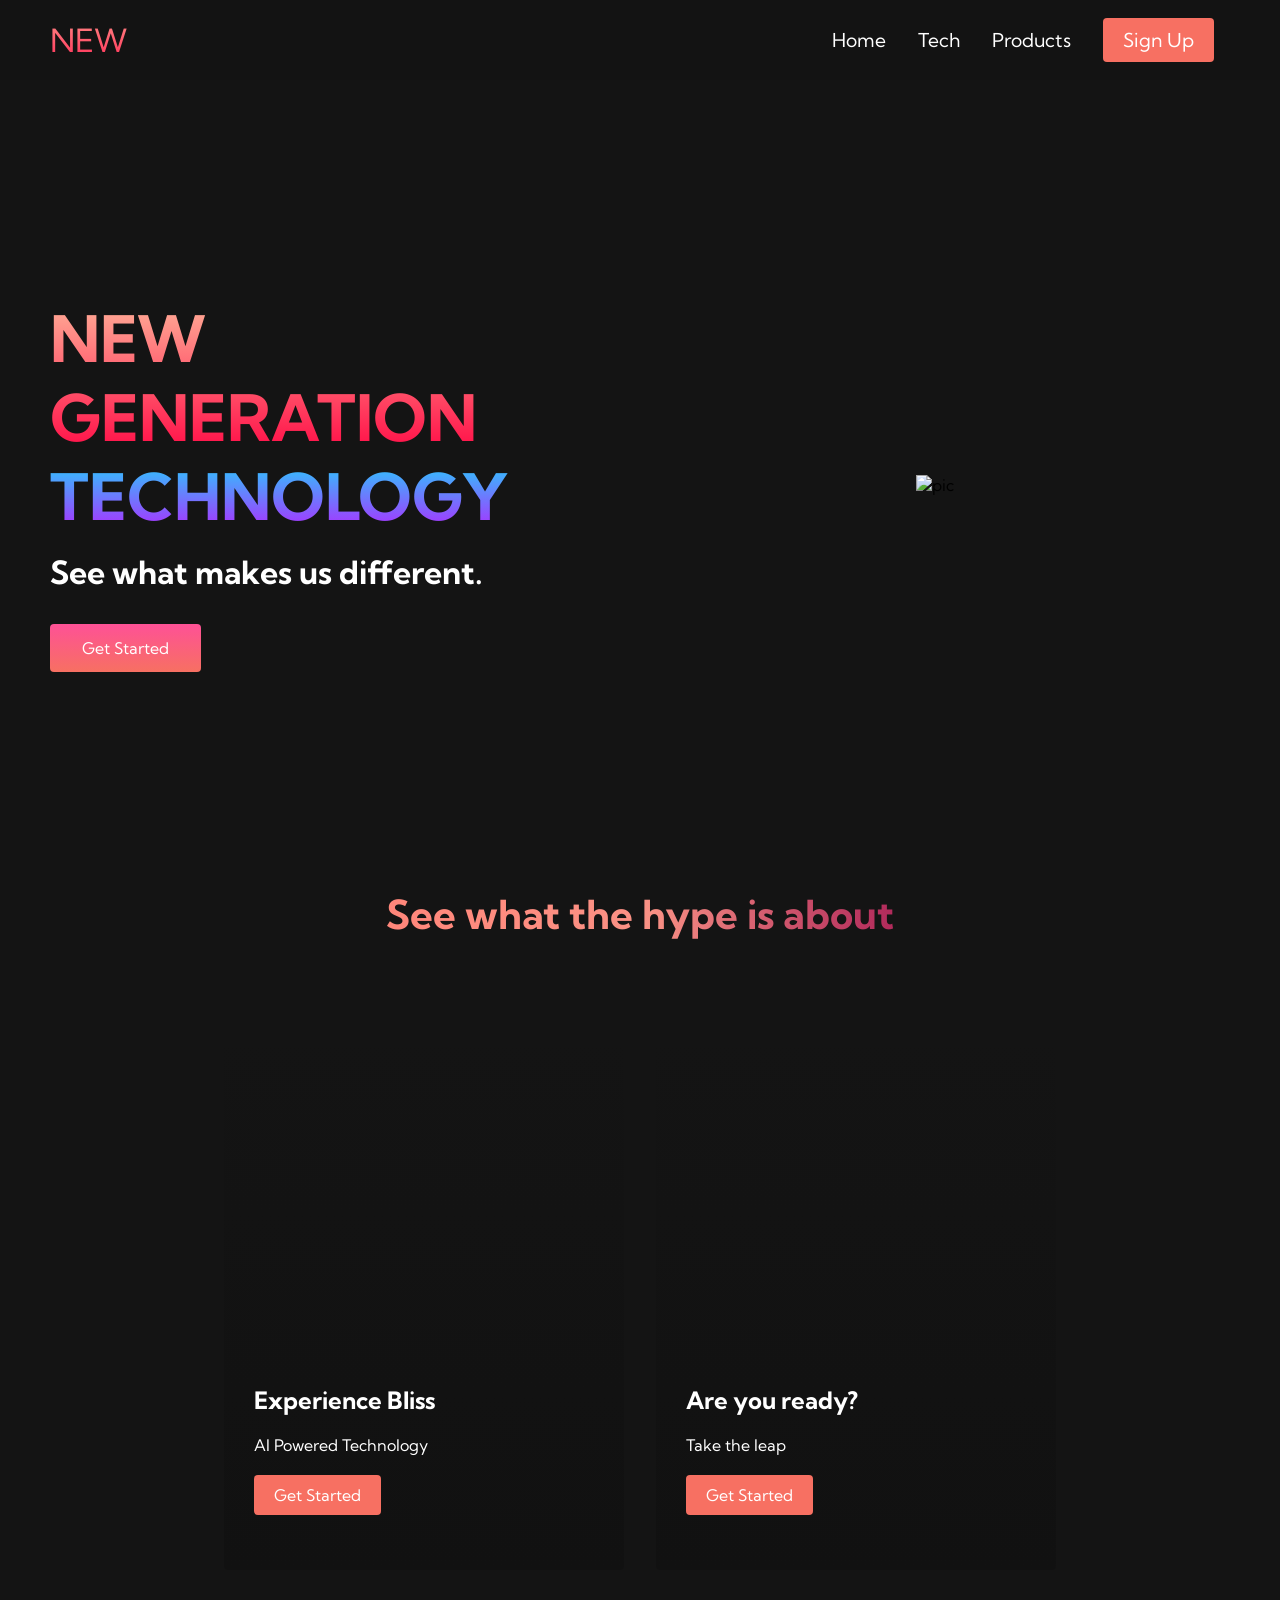
==== index.html @ 6a977afb "Add files via upload" ====
<!DOCTYPE html>
<html lang="en">
    <head>
        <meta charset="UTF-8">
        <meta name="viewport"
        content="width=device-width,
        initial-scale=1.0">
        <title>NEW Website</title>
        <link rel="stylesheet" href="styles.css">
        <link rel="preconnect" href="https://fonts.googleapis.com">
        <link rel="preconnect" href="https://fonts.gstatic.com" crossorigin>
        <link href="https://fonts.googleapis.com/css2?family=Kumbh+Sans:wght@100..900&display=swap" rel="stylesheet">
    </head>
    <body>

        <!-- Navbar Section -->

        <nav class="navbar">
            <div class="navbar__container">
                <a href="/" id="navbar__logo"> NEW </a>
                <div class="navbar__toggle" id="mobile-menu">
                    <span class="bar"></span>
                    <span class="bar"></span>
                    <span class="bar"></span>
                </div>
                <ul class="navbar__menu">
                    <li class="navbar__item">
                        <a href="/" class="navbar__links"> Home </a>
                    </li>
                    <li class="navbar__item">
                        <a href="tech.html" class="navbar__links"> Tech </a>
                    </li>
                    <li class="navbar__item">
                        <a href="/" class="navbar__links"> Products </a>
                    </li>
                    <li class="navbar__btn">
                        <a href="/" class="button">Sign Up</a>
                    </li>
                </ul>
            </div>
        </nav>

        <!-- Hero Section -->
        <div class="main">
            <div class="main__container">
                <div class="main__content">
                    <h1>NEW GENERATION</h1>
                    <h2>TECHNOLOGY</h2>
                    <p>See what makes us different.</p>
                    <button class="main__btn"><a href="/">Get Started</a>
                    </button>
                </div>
                <div class="main__img--container">
                    <img src="images/pic1.svg" alt="pic" id="main__img">
                </div>
            </div>
        </div>

        <!-- Services Section -->
        <div class="services">
            <h1>See what the hype is about</h1>
            <div class="services__container">
                <div class="services__card">
                    <h2>Experience Bliss</h2>
                    <p>AI Powered Technology</p>
                    <button>Get Started</button>
                </div> 
                <div class="services__card">
                    <h2>Are you ready?</h2>
                    <p>Take the leap</p>
                    <button>Get Started</button>
                </div>
            </div>
        </div>
        <script src="app.js"></script>
    </body>
</html>
---- styles.css ----
* {
    box-sizing: border-box;
    margin: 0;
    padding: 0;
    font-family: 'Kumbh Sans', sans-serif;
}

.navbar {
    background: #131313;
    height: 80px;
    display: flex;
    justify-content: center;
    align-items: center;
    font-size: 1.2rem;
    position: sticky;
    top: 0;
    z-index: 999;
}

.navbar__container {
    display: flex;
    justify-content: space-between;
    height: 80px;
    z-index: 1;
    width: 100%;
    max-width: 1300px;
    margin: 0 auto;
    padding: 0 50px;
}

#navbar__logo {
    background-color: #ff8177;
    background-image: linear-gradient(to top, #ff0844 0%, #ffb199 100%);
    background-size: 100%;
    -webkit-background-clip: text;
    -moz-background-clip: text;
    -webkit-text-fill-color: transparent;
    -moz-text-fill-color: transparent;
    display: flex;
    align-items: center;
    cursor: pointer;
    text-decoration: none;
    font-size: 2rem;
}

.fa-gem {
    margin-right: 0.5rem;
}

.navbar__menu {
    display: flex;
    align-items: center;
    list-style: none;
    text-align: center;
}

.navbar__item {
    height: 80px;
}

.navbar__links {
    color: #fff;
    display: flex;
    align-items: center;
    justify-content: center;
    text-decoration: none;
    padding: 0 1rem;
    height: 100%;
}

.navbar__btn {
    display: flex;
    justify-content: center;
    align-items: center;
    padding: 0 1rem;
    width: 100%;
}

.button {
    display: flex;
    justify-content: center;
    align-items: center;
    text-decoration: none;
    padding: 10px 20px;
    height: 100%;
    width: 100%;
    border: none;
    outline: none;
    border-radius: 4px;
    background: #f77062;
    color: #fff;
}

.button:hover {
    background: #4837ff;
    transition: all 0.3s ease;
}

.navbar__links:hover {
    color: #f77062;
    transition: all 0.3s ease;
}

@media screen and (max-width: 960px) {
    .navbar__container {
        display: flex;
        justify-content: space-between;
        height: 80px;
        z-index: 1;
        width: 100%;
        max-width: 1300px;
        padding: 0;
    }

    .navbar__menu {
        display: grid;
        grid-template-columns: auto;
        margin: 0;
        width: 100%;
        position: absolute;
        top: -1000px;
        opacity: 0; 
        transition: all 0.5s ease;
        height: 50vh;
        z-index: -1;
        background: #131313;
    }

    .navbar__menu.active {
        background: #131313;
        top: 100%;
        opacity: 1;
        transition: all 0.5s ease;
        z-index: 99;
        height: 50vh;
        font-size: 1.6rem;
    }

    #navbar__logo {
        padding-left: 25px;
    }

    .navbar__toggle .bar {
        width: 25px;
        height: 3px;
        margin: 5px auto;
        transition: all 0.3s ease-in-out;
        background: #fff;
    }

    .navbar__item {
        width: 100%;
    }

    .navbar_links {
        text-align: center;
        padding: 2rem;
        width: 100%;
        display: table;
    }

    #mobile-menu {
        position: absolute;
        top: 20%;
        right: 5%;
        transform: translate(5%, 20%);
    }

    .navbar_btn {
        padding-bottom: 2rem;
    }

    .button {
        display: flex;
        justify-content: center;
        align-items: center;
        width: 80%;
        height: 80px;
        margin: 0;
    }

    .navbar__toggle .bar {
        display: block;
        cursor: pointer;
    }

    #mobile-menu.is-active .bar:nth-child(2) {
        opacity: 0;
    }

    #mobile-menu.is-active .bar:nth-child(1) {
        transform: translateY(8px) rotate(45deg);
    }

    #mobile-menu.is-active .bar:nth-child(3) {
        transform: translateY(-8px) rotate(-45deg);
    }
}

/* Hero Section CSS */
.main {
    background-color: #141414;
}

.main__container {
    display: grid;
    grid-template-columns: 1fr 1fr;
    align-items: center;
    justify-self: center;
    margin: 0 auto;
    height: 90vh;
    background-color: #141414;
    z-index: 1;
    width: 100%;
    max-width: 1300px;
    padding: 0 50px;
}

.main__content h1 {
    font-size: 4rem;
    background-color: #ff6363;
    background-image: linear-gradient(to top, #ff0844 0%, #ffb199 100%);
    background-size: 100%;
    -webkit-background-clip: text;
    -moz-background-clip: text;
    -webkit-text-fill-color: transparent;
    -moz-text-fill-color: transparent;
}

.main__content h2 {
    font-size: 4rem;
    background-color: #ff6363;
    background-image: linear-gradient(to top, #b721ff 0%, #21d4fd 100%);
    background-size: 100%;
    -webkit-background-clip: text;
    -moz-background-clip: text;
    -webkit-text-fill-color: transparent;
    -moz-text-fill-color: transparent;
}

.main__content p {
    margin-top: 1rem;
    font-size: 2rem;
    font-weight: 700;
    color: #fff;
}

.main__btn {
    font-size: 1rem;
    background-image: linear-gradient(to top, #f77062 0%, #fe5196 100%);
    padding: 14px 32px;
    border: none;
    border-radius: 4px;
    color: #fff;
    margin-top: 2rem;
    cursor: pointer;
    position: relative;
    transition: all 0.35s;
    outline: none;
}

.main__btn a {
    position: relative;
    z-index: 2;
    color: #fff;
    text-decoration: none;
}

.main__btn:after {
    position: absolute;
    content: '';
    top: 0;
    left: 0;
    width: 0;
    height: 100%;
    background: #4837ff;
    transition: all 0.35s;
    border-radius: 4px;
}

.main__btn:hover {
    color: #fff;
}

.main__btn:hover:after {
    width: 100%;
}

.main__img--container {
    text-align: center;
} 

#main__img {
    height: 80%;
    width: 80%;
}

/* Mobile Responsive */

@media screen and (max-width: 768px) {
    .main__container {
        display: grid;
        grid-template-columns: auto;
        align-items: center;
        justify-self: center;
        width: 100%;
        margin: 0 auto;
        height: 90vh;
    }

    .main__content {
        text-align: center;
        margin-bottom: 4rem;
    }

    .main__content h1 {
        font-size: 2.5rem;
        margin-top: 2rem;
    }

    .main__content h2 {
        font-size: 3rem;
    }

    .main__content p {
        margin-top: 1rem;
        font-size: 1.5rem;
    }
}

@media screen and (max-width: 480px) {
    .main__content h1 {
        font-size: 2rem;
        margin-top: 3rem;
    }

    .main__content h2 {
        font-size: 2rem;
    }

    .main__content p {
        margin-top: 2rem;
        font-size: 1.5rem;
    }

    .main__btn {
        padding: 12px 36px;
        margin: 2.5rem 0;
    }
}

/* Services Section CSS */

.services {
    background: #141414;
    display: flex;
    flex-direction: column;
    align-items: center;
    height: 100vh;
}

.services h1 {
    background-color: #ff8177;
    background-image: linear-gradient(to right, #ff8177 0%, #ff867a 0%, #ff8c7f 21%, #f99185 52%, #cf556c 78%, #b12a5b 100%);
    background-size: 100%;
    margin-bottom: 5rem;
    font-size: 2.5rem;
    -webkit-background-clip: text;
    -moz-background-clip: text;
    -webkit-text-fill-color: transparent;
    -moz-text-fill-color: transparent;
}

.services__container {
    display: flex;
    justify-content: center;
    flex-wrap: wrap;
}

.services__card {
    margin: 1rem;
    height: 535px;
    width: 400px;
    border-radius: 4px;
    background-image: linear-gradient(to bottom, rgba(0,0,0,0) 0%, rgba(17,17,17,17) 100%), url('/images/pic2.jpg');
    background-size: cover;
    position: relative;
    color: #fff;
}

.services__card:nth-child(2) {
    background-image: linear-gradient(to bottom, rgba(0,0,0,0) 0%, rgba(17,17,17,17) 100%), url('/images/pic3.jpg');
}

.services h2 {
    position: absolute;
    top: 350px;
    left: 30px;
}

.services__card p {
    position: absolute;
    top: 400px;
    left: 30px;
}

.services__card button {
    color: #fff;
    padding: 10px 20px;
    border: none;
    outline: none;
    border-radius: 4px;
    background: #f77062;
    position: absolute;
    top: 440px;
    left: 30px;
    font-size: 1rem;
}
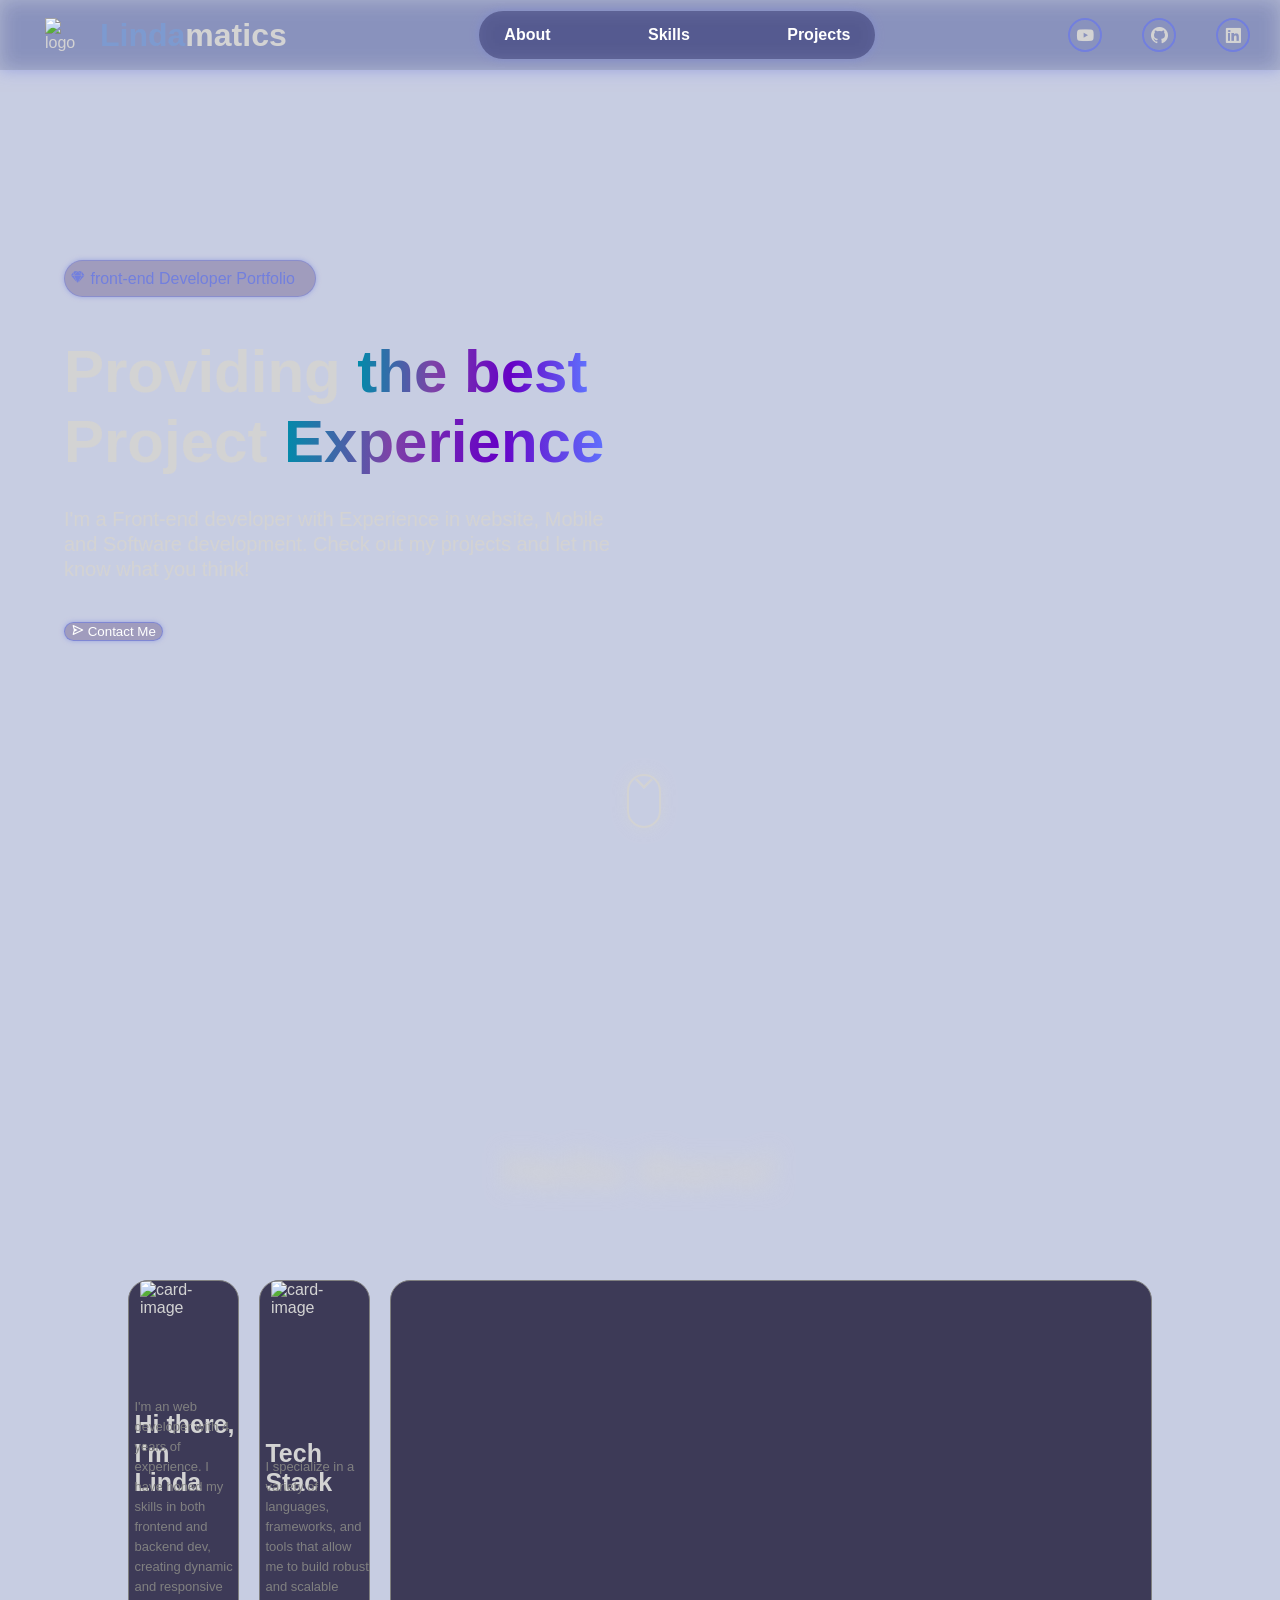
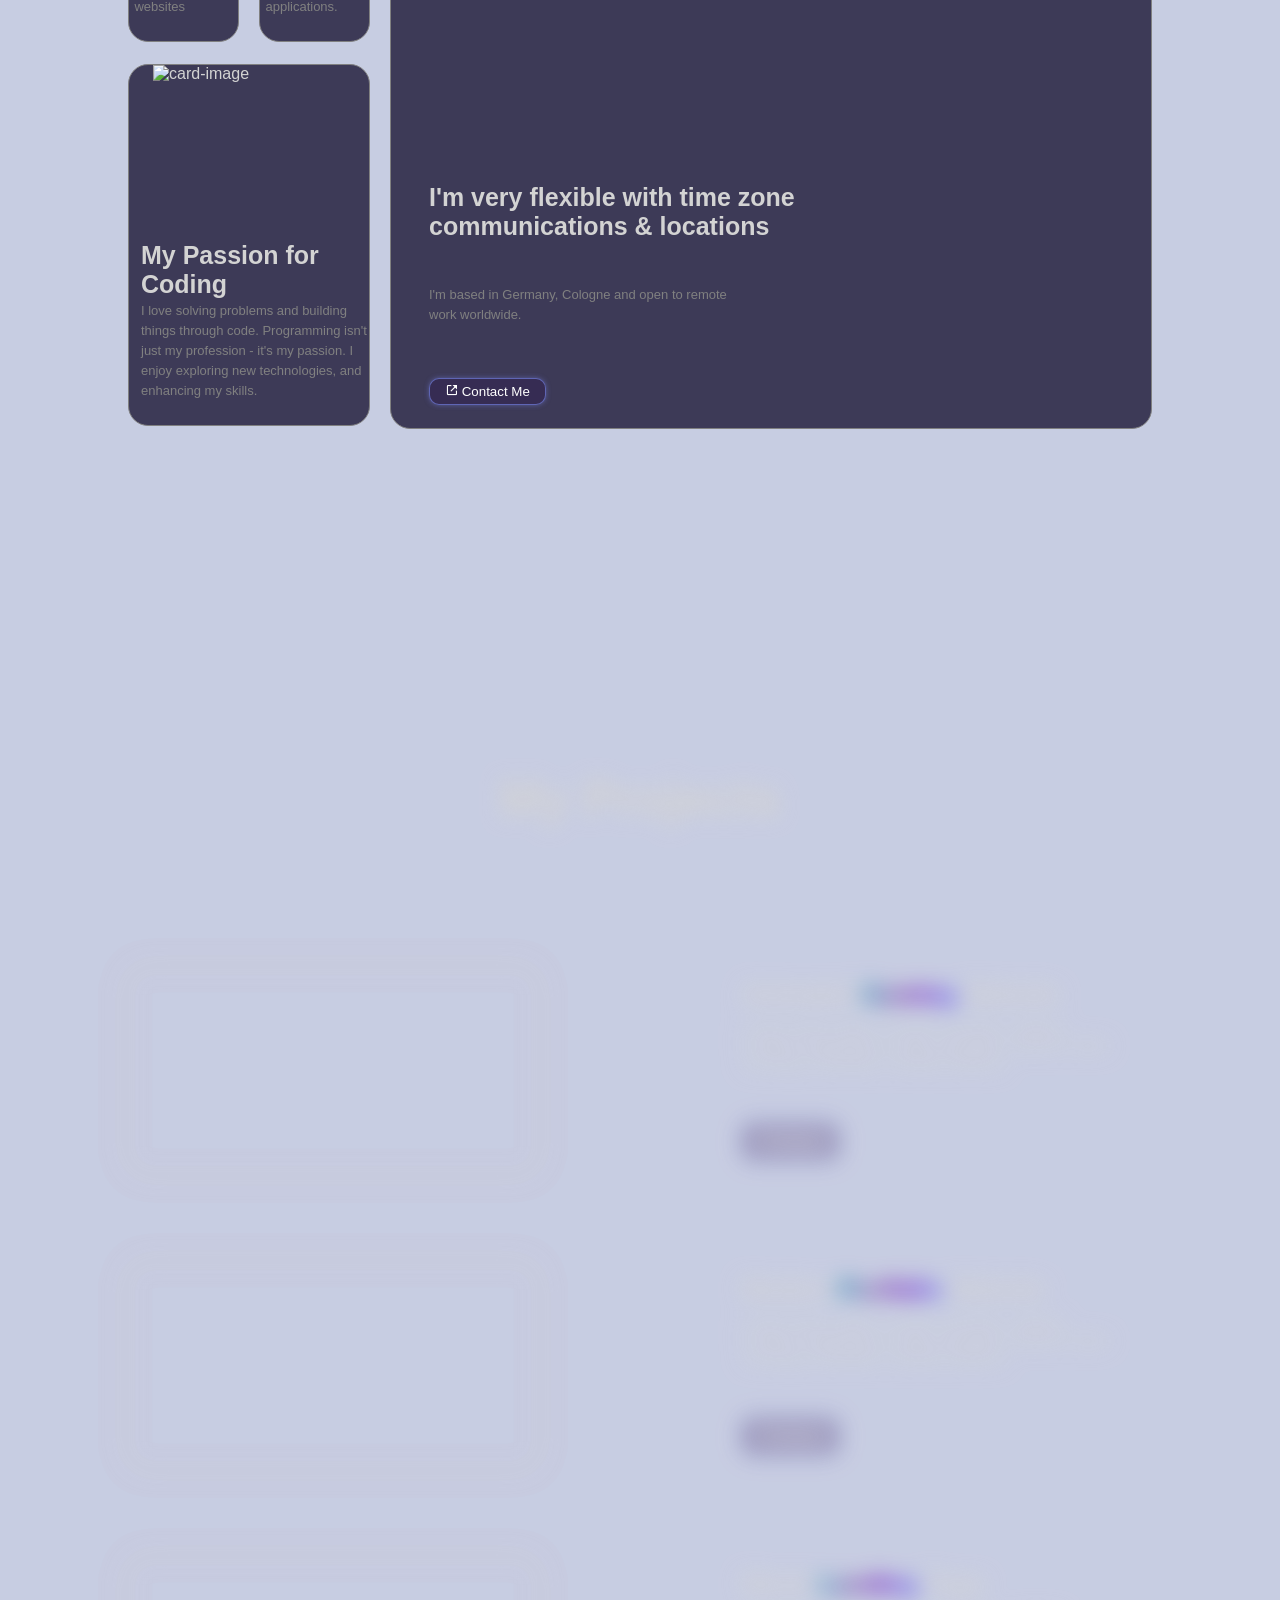
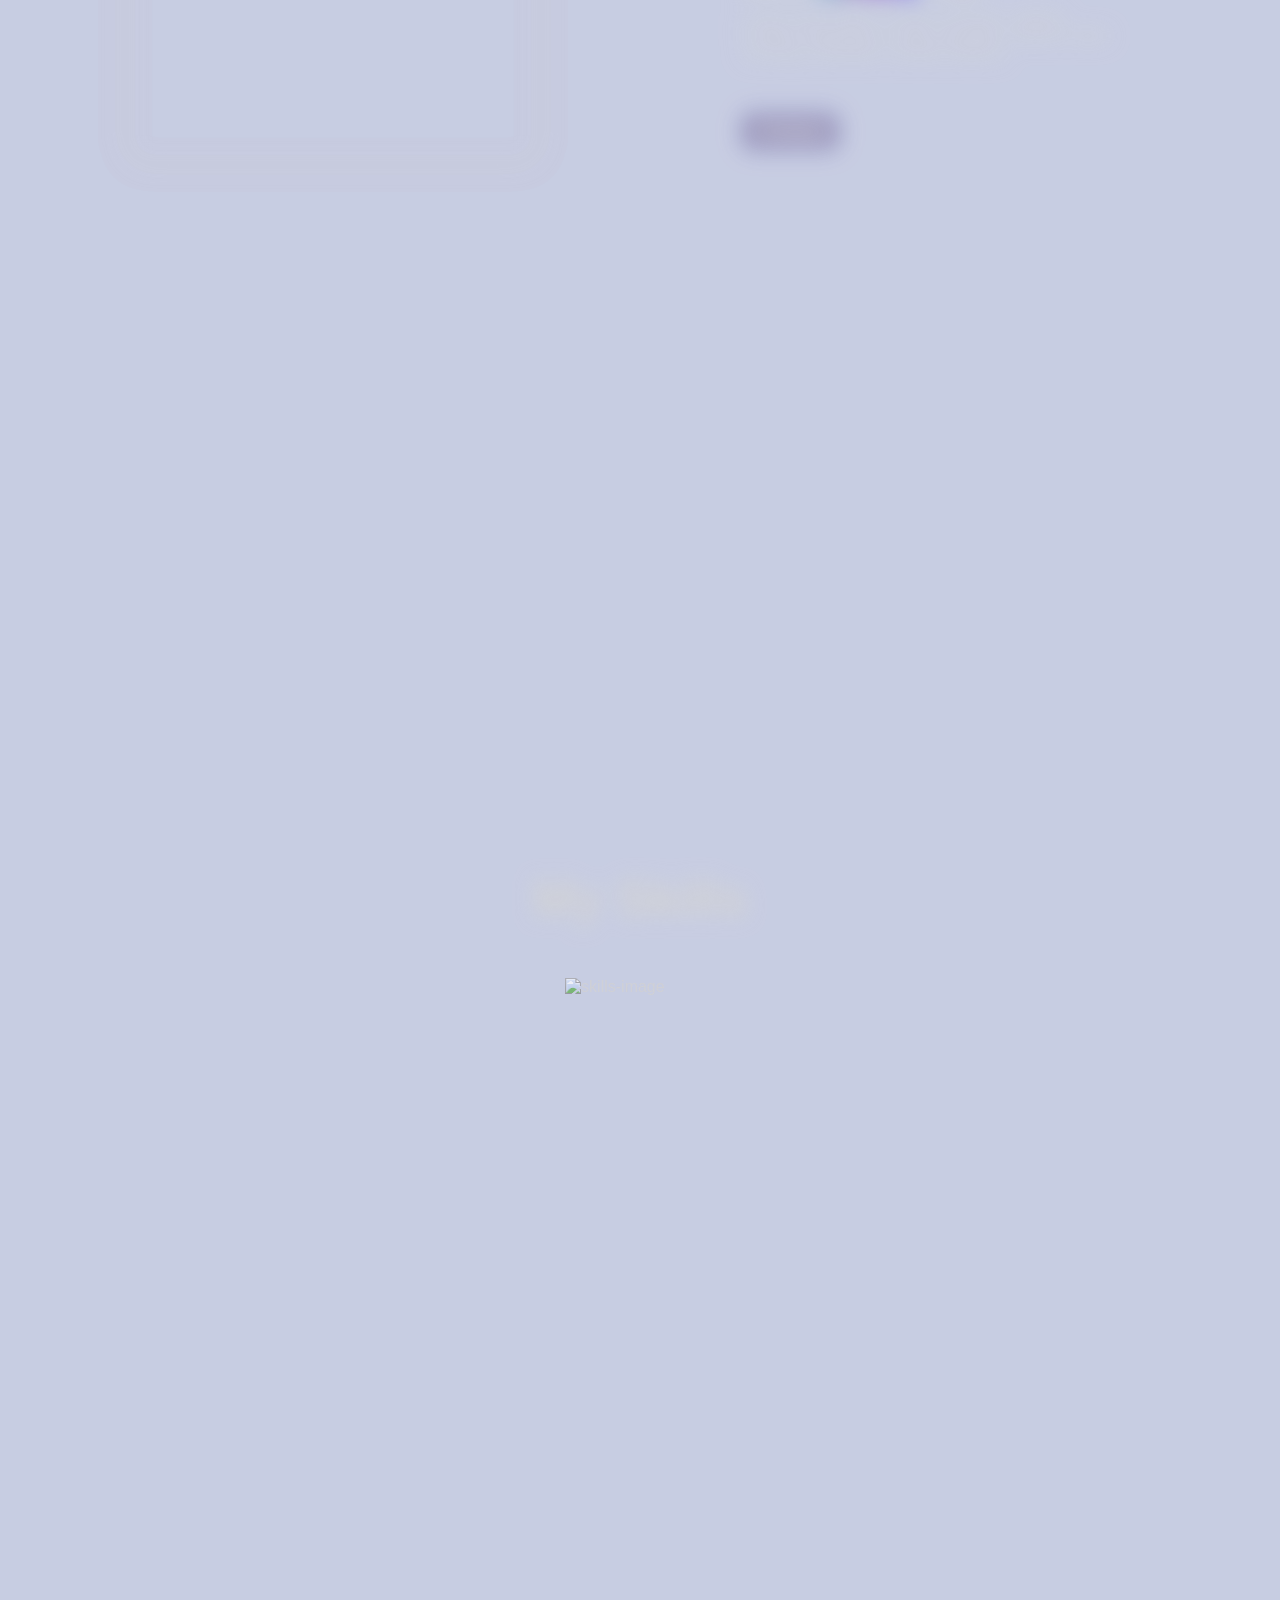
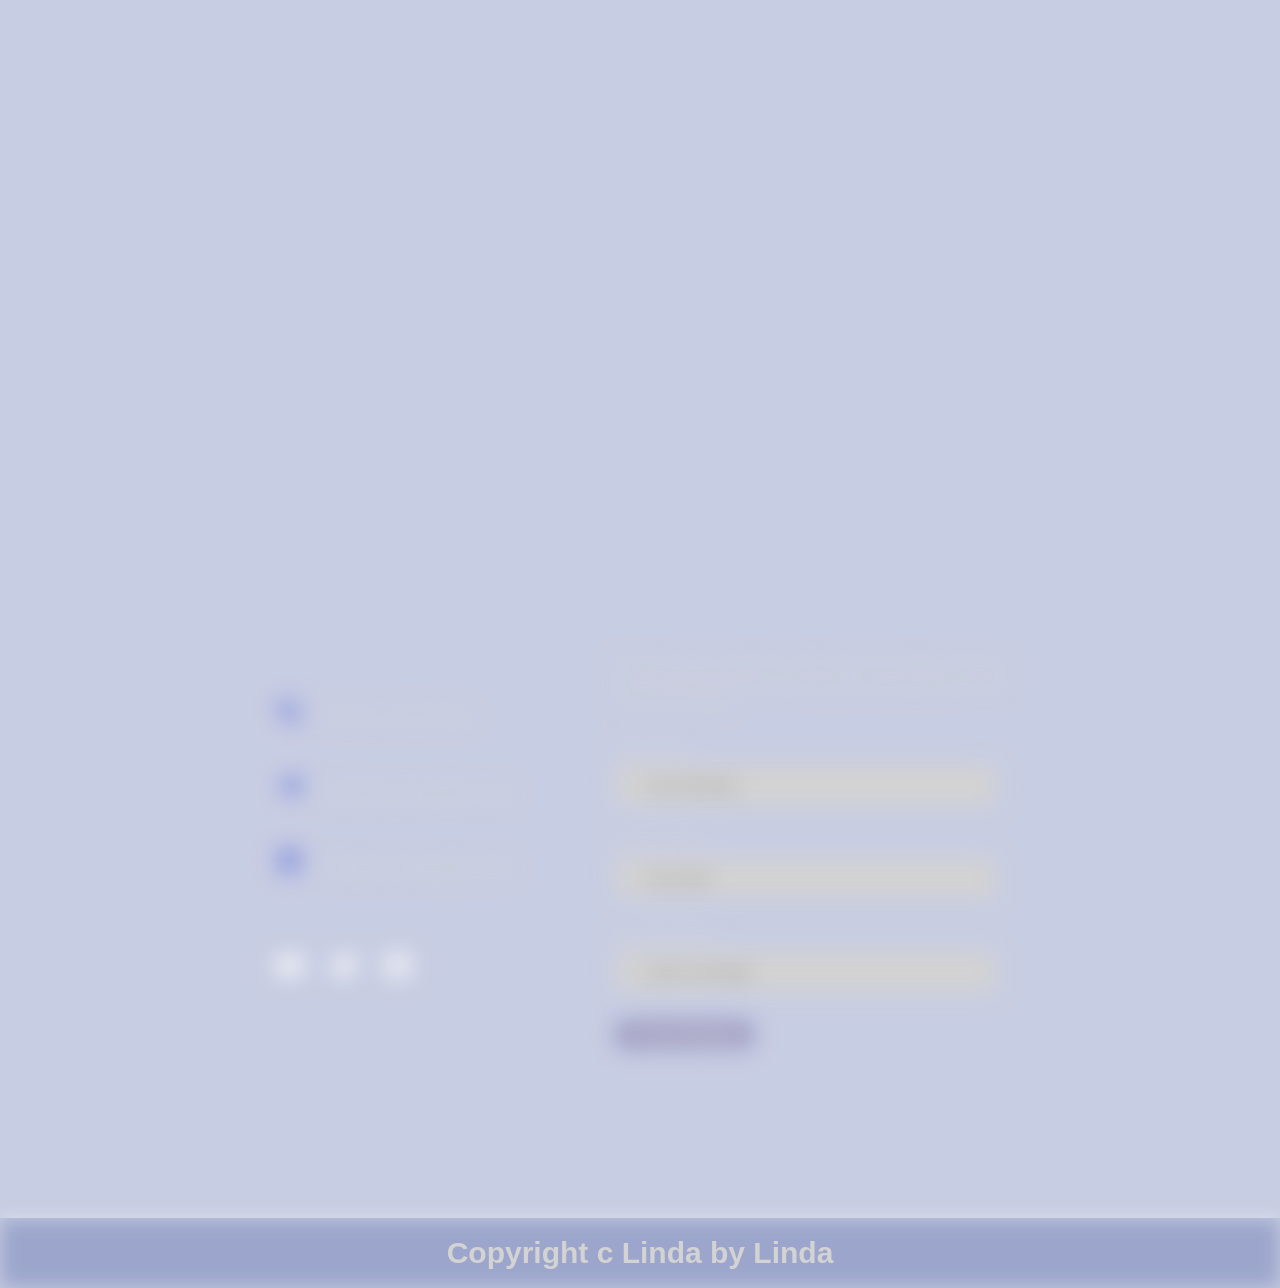
==== commit 81a1e55a: "Add files via upload" ====
--- a/index.html
+++ b/index.html
@@ -1,77 +1,248 @@
 <!DOCTYPE html>
 <html lang="en">
-    <head>
-        <meta charset="UTF-8">
-        <meta name="viewport"
-        content="width=device-width,
-        initial-scale=1.0">
-        <title>NEW Website</title>
-        <link rel="stylesheet" href="styles.css">
-        <link rel="preconnect" href="https://fonts.googleapis.com">
-        <link rel="preconnect" href="https://fonts.gstatic.com" crossorigin>
-        <link href="https://fonts.googleapis.com/css2?family=Kumbh+Sans:wght@100..900&display=swap" rel="stylesheet">
-    </head>
-    <body>
-
-        <!-- Navbar Section -->
-
-        <nav class="navbar">
-            <div class="navbar__container">
-                <a href="/" id="navbar__logo"> NEW </a>
-                <div class="navbar__toggle" id="mobile-menu">
-                    <span class="bar"></span>
-                    <span class="bar"></span>
-                    <span class="bar"></span>
-                </div>
-                <ul class="navbar__menu">
-                    <li class="navbar__item">
-                        <a href="/" class="navbar__links"> Home </a>
-                    </li>
-                    <li class="navbar__item">
-                        <a href="tech.html" class="navbar__links"> Tech </a>
-                    </li>
-                    <li class="navbar__item">
-                        <a href="/" class="navbar__links"> Products </a>
-                    </li>
-                    <li class="navbar__btn">
-                        <a href="/" class="button">Sign Up</a>
-                    </li>
+<head>
+    <meta charset="UTF-8">
+    <meta name="viewport" content="width=device-with,
+    initial-scale=1.0">
+    <title>Lindamatics</title>
+    <link href="style.css" rel="stylesheet">
+    <link href='https://unpkg.com/boxicons@2.1.4/css/boxicons.min.css' rel='stylesheet'>
+</head>
+<body>
+    <div class="container">
+        <video class="back-vid" loop autoplay muted plays-inline 
+        src="videos/galaxy.mp4" type="video/mp4"></video>
+
+        <!-- Header Section -->
+
+        <header>
+            <div class="left">
+                <img src="images/miladicode.png" alt="logo">
+                <h1><span style="color: #72a1de8d;">Linda</span>matics</h1>
+            </div>
+
+            <ul>
+                <li><a href="#">About</a></li>
+                <li><a href="#">Skills</a></li>
+                <li><a href="#">Projects</a></li>
+            </ul>
+
+            <div class="box-icons">
+                <a href="#"><i class='bx bxl-youtube'></i></a>
+                <a href="#"><i class='bx bxl-github' ></i></a>
+                <a href="#"><i class='bx bxl-linkedin-square'></i></a>
+            </div>
+
+            <div class="menu-icon"><i class='bx bx-menu'></i></div>
+        </header>
+
+        <div class="sidebar">
+            <div class="close-icon">
+                <i class='bx bx-x'></i>
+
+                <ul>
+                    <li><a href="#">Home</a></li>
+                    <li><a href="#">About</a></li>
+                    <li><a href="#">Projects</a></li>
+                    <li><a href="#">Contact</a></li>
                 </ul>
-            </div>
-        </nav>
+
+                <div class="social-icons">
+                    <a href="#"><i class='bx bxl-youtube'></i></a>
+                    <a href="#"><i class='bx bxl-github' ></i></a>
+                    <a href="#"><i class='bx bxl-linkedin-square'></i></a>
+                </div>
+            </div>
+        </div>
+
+        <div class="blackhole-box">
+            <video loop autoplay muted plays-inline src="videos/blackhole.mp4" type="video/mp4"></video>
+        </div>
 
         <!-- Hero Section -->
-        <div class="main">
-            <div class="main__container">
-                <div class="main__content">
-                    <h1>NEW GENERATION</h1>
-                    <h2>TECHNOLOGY</h2>
-                    <p>See what makes us different.</p>
-                    <button class="main__btn"><a href="/">Get Started</a>
-                    </button>
-                </div>
-                <div class="main__img--container">
-                    <img src="images/pic1.svg" alt="pic" id="main__img">
-                </div>
-            </div>
-        </div>
-
-        <!-- Services Section -->
-        <div class="services">
-            <h1>See what the hype is about</h1>
-            <div class="services__container">
-                <div class="services__card">
-                    <h2>Experience Bliss</h2>
-                    <p>AI Powered Technology</p>
-                    <button>Get Started</button>
-                </div> 
-                <div class="services__card">
-                    <h2>Are you ready?</h2>
-                    <p>Take the leap</p>
-                    <button>Get Started</button>
-                </div>
-            </div>
-        </div>
-        <script src="app.js"></script>
-    </body>
+
+        <section class="hero">
+            <div class="hero-info autoBlur">
+                <div class="hero-info-title">
+                    <i class='bx bxl-sketch' ></i>
+                    front-end Developer Portfolio
+                </div>
+
+                <h1>Providing <span class="gradient">the best</span> Project <span class="gradient">Experience</span></h1>
+                <p>I'm a Front-end developer with Experience in website, Mobile and Software development. Check out my projects and let me know what you think!</p>
+
+                <button><i class='bx bx-send' ></i> Contact Me</button>
+            </div>
+            <!--<div class="hero-vid-box">
+                <video loop autoplay muted plays-inline src="videos/hero-video.mp4" type="video/mp4"></video>
+            </div>-->
+            
+            <div class="scroll-down"></div>
+        </section>
+
+        <!-- Info Section -->
+
+        <section class="info-section">
+                <h1 class="section-title autoDisplay">Hello there!</h1>
+                <div class="info-cards">
+
+                    <div class="card">
+                        <h1>Hi there, I'm Linda</h1>
+                        <p>I'm an web developer with 4 years of experience. I have honed my skills in both 
+                        frontend and backend dev, creating dynamic and responsive websites</p>
+
+                        <img src="images/picture2.png" alt="card-image">
+                    </div>                    
+                    
+                    <div class="card">
+                        <h1>Tech Stack</h1>
+                        <p>I specialize in a variety of languages, frameworks, and tools that allow me to 
+                        build robust and scalable applications.</p>
+
+                        <img src="images/grid2.png" alt="card-image">
+                    </div>                    
+                    
+                    <div class="card">
+                        <h1>I'm very flexible with time zone communications & locations</h1>
+                        <p>I'm based in Germany, Cologne and open to remote work worldwide.</p>
+
+                        <video loop autoplay muted plays-inline src="videos/glob.mp4" type="video/mp4"></video>
+
+                        <button><i class='bx bx-link-external' ></i> Contact Me</button>
+                    </div>                    
+                    
+                    <div class="card">
+                        <h1>My Passion for Coding</h1>
+                        <p>I love solving problems and building things through code.
+                        Programming isn't just my profession - it's my passion. I enjoy exploring new technologies, and enhancing my skills.</p>
+
+                        <img src="images/grid4.png" alt="card-image">
+                    </div>
+                </div>
+        </section>
+
+        <!-- My Projects Section -->
+        
+        <section class="my-projects">
+            <h1 class="section-title autoDisplay">My Projects</h1>
+            <div class="project-card">
+                <div class="project-vidbox autoBlur">
+                    <video id="projectVideo1" src="videos/project1.mp4"></video>
+                </div>
+                <div class="project-info autoBlur">
+                    <h1>Animated <span class="gradient">Gaming</span> Website</h1>
+                    <p>Lorem ipsum dolor sit amet snectetur, adipais incident voluptates in vitae necesitua, dolorem dolor consequut blanditis moeislta ieladma</p>
+
+                    <button><i class='bx bx-link-external' ></i> Website</button>
+                </div>
+            </div>
+
+            <div class="project-card">
+                <div class="project-vidbox autoBlur">
+                    <video id="projectVideo2" src="videos/project2.mp4"></video>
+                </div>
+                <div class="project-info autoBlur">
+                    <h1>Modern <span class="gradient">Portfolio</span> Website</h1>
+                    <p>Lorem ipsum dolor sit amet snectetur, adipais incident voluptates in vitae necesitua, dolorem dolor consequut blanditis moeislta ieladma</p>
+
+                    <button><i class='bx bx-link-external' ></i> Website</button>
+                </div>
+            </div>
+
+            <div class="project-card">
+                <div class="project-vidbox autoBlur">
+                    <video id="projectVideo3" src="videos/project3.mp4"></video>
+                </div>
+                <div class="project-info autoBlur">
+                    <h1>Movie <span class="gradient">Landing</span> Page</h1>
+                    <p>Lorem ipsum dolor sit amet snectetur, adipais incident voluptates in vitae necesitua, dolorem dolor consequut blanditis moeislta ieladma</p>
+
+                    <button><i class='bx bx-link-external' ></i> Website</button>
+                </div>
+            </div>
+        </section>
+
+        <!-- Skills Section -->
+        
+        <section>
+            <h1 class="section-title autoDisplay">
+                My Skills
+            </h1>
+
+            <div class="skills-box">
+                <img class="skills-image" src="images/digital brain.png" alt="skills-image">
+
+                <div class="designer autoDisplay">
+                    <h1 class="gradient">Designer <i class='bx bx-laptop' ></i></h1>
+                    <p>I have expertise in HTML, CSS, JavaScript, and design tools like Figma and Adobe XD. 
+                    My strength lies in blending aesthetics with functionality to create seamless user experience.</p>
+                </div>
+
+                <div class="coder autoDisplay">
+                    <h1 class="gradient">Coder <i class='bx bx-code-alt' ></i></h1>
+                    <p>I'm skilled in HTML, CSS, JavaScript, and frameworks like React and Node.js. I also have experience 
+                    with database management using MongoDB and MySQL.</p>
+                </div>
+
+                <div class="slider" reverse="true" style="
+                    --width: 100px;
+                    --height: 100px;
+                    --quantity: 9;
+                ">
+                    <div class="list">
+                    <div class="item" style="--position: 1"><img src="images/1.png" alt="slider-image"></div>
+                    <div class="item" style="--position: 2"><img src="images/2.png" alt="slider-image"></div>
+                    <div class="item" style="--position: 3"><img src="images/3.png" alt="slider-image"></div>
+                    <div class="item" style="--position: 4"><img src="images/4.png" alt="slider-image"></div>
+                    <div class="item" style="--position: 5"><img src="images/5.png" alt="slider-image"></div>
+                    <div class="item" style="--position: 6"><img src="images/6.png" alt="slider-image"></div>
+                    <div class="item" style="--position: 7"><img src="images/7.png" alt="slider-image"></div>
+                    <div class="item" style="--position: 8"><img src="images/8.png" alt="slider-image"></div>
+                    <div class="item" style="--position: 9"><img src="images/9.png" alt="slider-image"></div>
+                    </div>
+
+                </div>
+            </div>
+        </section>
+
+        <!-- Contact Section -->
+
+        <section class="contact-section">
+            <h1 class="section-title autoDisplay">Let's talk</h1>
+
+            <div class="social-box autoBlur">
+                <a href="#"><i class='bx bxs-phone-call'></i> +39 111 222 444</a>
+                <a href="#"><i class='bx bxl-telegram'></i> Contact example.com</a>
+                <a href="#"><i class='bx bxl-linkedin-square'></i> Contact example.com</a>
+
+                <div class="social-icons">
+                    <a href="#"><i class='bx bxl-youtube'></i></a>
+                    <a href="#"><i class='bx bxl-twitter'></i></a>
+                    <a href="#"><i class='bx bxl-facebook-circle'></i></a>
+                </div>
+            </div>
+
+            <div class="contact-box autoBlur">
+                <p>Whether you're looking to build a new website, improve your existing platform, or bring an unique project to file. I'm here to help.</p>
+
+                <p>Full Name</p>
+                <input type="text" placeholder="Your Full Name">
+
+                <p>Email Adress</p>
+                <input type="text" placeholder="Your Email">
+
+                <p>Your Message</p>
+                <input class="input-message" type="text" placeholder="Leave a message">
+
+                <button><i class='bx bx-send'></i> Send Message</button>
+            </div>
+        </section>
+
+        <footer>
+            <h1>Copyright c Linda by Linda</h1>
+        </footer>
+    
+    </div>
+    <script src="app.js"></script>
+</body>
 </html>
--- a/style.css
+++ b/style.css
@@ -0,0 +1,1066 @@
+body{
+    margin: 0;
+    padding: 0;
+    font-family: Arial, Helvectica, sans-serif;
+    color: lightgray;
+}
+
+html{
+    scroll-behavior: smooth;
+}
+
+.container{
+    position: relative;
+    width: 100%;
+    height: 100%;
+    display: flex;
+    flex-direction: column;
+    align-items: center;
+    gap: 100px;
+    background-color: #001f7c38;
+}
+
+.back-vid{
+    position: fixed;
+    right: 0;
+    bottom: 0;
+    z-index: -1;
+    mix-blend-mode: lighten;
+}
+
+header{
+    display: flex;
+    position: absolute;
+    top: 0;
+    right: 0;
+    left: 0;
+    align-items: center;
+    justify-content: space-between;
+    height: 70px;
+    background-color:rgba(7, 12, 87, 0.123); /* rgba(255, 255, 255, 0.123);*/
+    backdrop-filter: blur(10px);
+    padding: 0 30px;
+    box-shadow: 0 0 15px #727fde88; /*#72a1de8d;*/
+    z-index: 999;
+}
+
+.left{
+    display: flex;
+    align-items: center;
+}
+
+.left img{
+    width: 40px;
+    margin: 0 15px;
+}
+
+header ul{
+    display: flex;
+    justify-content: space-between;
+    width: 30%;
+    padding: 15px 15px;
+    border-radius: 50px;
+    background-color: rgba(0, 0, 69, 0.30);
+    backdrop-filter: blur(10px);
+    box-shadow: 0 0 10px #727fde65;
+}
+
+header ul li{
+    list-style: none;
+}
+
+header ul a{
+    text-decoration: none;
+    color: white;
+    font-weight: 700;
+    margin: 0 10px;
+}
+
+.box-icons{
+    display: flex;
+    gap: 40px;
+}
+
+.box-icons a{
+    display: flex;
+    align-items: center;
+    justify-content: center;
+    font-size: 20px;
+    width: 30px;
+    height: 30px;
+    border: 2px solid #727fde;
+    text-decoration: none;
+    color: lightgray;
+    border-radius: 50%;
+}
+
+.box-icons a:hover{
+    background-color: #727fde;
+    color: black;
+    box-shadow: 0 0 15px #727fde6f;
+}
+
+.blackhole-box{
+    z-index: -1;
+    position: absolute;
+    top: 0;
+    width: 100%;
+    justify-content: center;
+    mix-blend-mode: lighten;
+}
+
+.blackhole-box video{
+    width: 100%;
+    margin-top: -23.5%;
+}
+
+.hero{
+    position: relative;
+    display: flex;
+    width: 100%;
+    height: 100vh;
+    align-items: center;
+    justify-content: space-between;
+}
+
+.hero-info{
+    position: absolute;
+    left: 5%;
+}
+
+.hero-info .hero-info-title{
+    color: #727fde;
+    padding: 8px 5px;
+    border: 1px solid #727fde77;
+    width: 240px;
+    background-color: #2200493d;
+    box-shadow: 0 0 5px #727fde88;
+    border-radius: 50px;
+}
+
+.hero-info h1{
+    font-size: 60px;
+    max-width: 600px;
+    font-weight: 700;
+    line-height: 70px;
+    margin-top: 40px;
+    margin-bottom: 30px;
+}
+
+.hero-info p{
+    max-width: 550px;
+    line-height: 25px;
+    margin-bottom: 40px;
+    font-size: 20px;
+}
+
+.hero-info button{
+    color: white;
+    padding: 15px 35 px;
+    border-radius: 10px;
+    border: 1px solid #727fdeb4;
+    background-color: #2200493d;
+    box-shadow: 0 0 5px #727fde86;
+    cursor: pointer;
+    transition: 0.3s;
+}
+
+.hero-info button:hover{
+    box-shadow: 0 0 15px #727fde86;
+}
+
+
+/* Gradient Animation */
+
+.gradient{
+    background: linear-gradient(to right, #008baa, #7e42a7, #6600c5, #6070fd, #2a46ff, #0099ff, #008baa);
+    background-size: 200%;
+    background-clip: text;
+    -webkit-background-clip: text;
+    -webkit-text-fill-color: transparent;
+    animation: animate-gradient 4.5s linear infinite;
+}
+
+@keyframes animate-gradient {
+    to{
+        background-position: 200%;
+    }
+}
+
+/*.hero-vid-box{
+    position: absolute;
+    right: 3%;
+}
+
+.hero-vid-box video{
+    height: 900px;
+    mix-blend-mode: lighten;
+} */
+
+.scroll-down{
+    height: 50px;
+    width: 30px;
+    border: 2px solid lightgray;
+    position: absolute;
+    left: 49%;
+    bottom: 8%;
+    border-radius: 50px;
+    cursor: pointer;
+    box-shadow: 0 0 15px rgba(211, 211, 211, 0.477);
+}
+
+.scroll-down::before,
+.scroll-down::after {
+    content: "";
+    position: absolute;
+    top: 20%;
+    left: 49%;
+    height: 10px;
+    width: 10px;
+    border: 2px solid lightgray;
+    transform: translate(-50%, -100%) rotate(45deg);
+    border-top: transparent;
+    border-left: transparent;
+    animation: scroll-down 2s ease-in-out infinite;
+}
+
+.scroll-down::before {
+    top: 30;
+    animation-delay: 0.5s;
+}
+
+@keyframes scroll-down {
+    0% {
+        opacity: 0;
+    }
+    30%, 60% {
+        opacity: 1;
+    }
+    100% {
+        top: 90%;
+        opacity: 0;
+    }
+}
+
+.info-section{
+    display: flex;
+    flex-direction: column;
+    align-items: center;
+    width: 80%;
+    margin-top: 100px;
+}
+
+.section-title{
+    font-size: 40px;
+    font-weight: 700;
+}
+
+.info-cards{
+    display: grid;
+    grid-template-columns: auto auto auto;
+    gap: 20px;
+    width: 100%;
+    height: 100%;
+    margin-top: 30px;
+}
+
+.card{
+    display: flex;
+    align-items:flex-start;
+    justify-content: center;
+    position: relative;
+    width: auto;
+    height: 40vh;
+    overflow: hidden;
+    border: 1px solid gray;
+    background: #080020b7;
+    border-radius: 20px;
+    transition: 0.3s;
+}
+
+.card img{
+    width: 80%; /* 80%*/
+    height: 50%; /*50%*/
+    object-fit: contain; /*cover*/
+}
+
+.card h1{
+    position: absolute;
+    margin: 0;
+    bottom: 40%;
+    left: 5%;
+    font-size: 25px;
+    z-index: 1;
+    color: lightgray;
+    max-width: 500px;
+}
+
+.card p{
+    position: absolute;
+    bottom: 3%;
+    left: 5%;
+    z-index: 1;
+    max-width: 300px;
+    color: gray;
+    font-size: 13px;
+    line-height: 20px;
+}
+
+.card video{
+    margin-top: 10%;
+    width: 70%;
+    height: 50%;
+    object-fit: contain; /* war vorher cover*/
+    mix-blend-mode: lighten;
+}
+
+.card button{
+    color: white;
+    padding: 5px 15px;
+    border-radius: 10px;
+    border: 1px solid #727fdeb4;
+    background-color: #2200493d;
+    box-shadow: 0 0 5px #727fde86;
+    cursor: pointer;
+    transition: 0.3s;
+    position: absolute;
+    bottom: 3%;
+    left: 5%;
+}
+
+.card button:hover{
+    box-shadow: 0 0 15px #727fde86;
+    opacity: 0.7;
+}
+
+.card:hover{
+    box-shadow: 0 0 15px rgba(211, 211, 211, 0.5);
+}
+
+.card:nth-child(3){
+    grid-row: span 2;
+    height: 83vh;
+}
+
+.card:nth-child(3) p{
+    bottom: 12%;
+}
+
+.card:nth-child(3) h1{
+    bottom: 25%;
+}
+
+.card:nth-child(4){
+    grid-column: span 2;
+}
+
+.card:nth-child(4) p{
+    max-width: 650px;
+}
+
+.card:nth-child(4) h1{
+    bottom: 35%;
+}
+
+/* My Projects */
+
+.my-projects{
+    display: flex;
+    flex-direction: column;
+    gap: 10%;
+    align-items: center;
+    position: relative;
+    width: 80%;
+    height: 100vh;
+    margin-top: 200px;
+    margin-bottom: 700px;
+}
+
+.project-card{
+    display: flex;
+    width: 100%;
+    height: 40%;
+    align-items: center;
+    gap: 10%;
+    justify-content: center;
+}
+
+.project-vidbox{
+    display: flex;
+    align-items: center;
+    justify-content: center;
+    width: 50%;
+    position: relative;
+    cursor: pointer;
+    min-width: 400px;
+    transition: 0.5s;
+    mix-blend-mode: exclusion;
+}
+
+.project-vidbox video{
+    object-fit: cover;
+    width: 100%;
+    box-shadow: 0 0 10px lightgray;
+    border-radius: 20px;
+    transition: 0.5s;
+
+}
+
+.project-vidbox video:hover{
+    box-shadow: 0 0 20px lightgray;
+}
+
+.project-info{
+    display: flex;
+    flex-direction: column;
+    align-items: start;
+    justify-content: center;
+    width: 50%;
+    padding-left: 10%;
+}
+
+.project-info h1{
+    width: 90%;
+    font-size: 25px;
+    font-weight: bold;
+    text-wrap: nowrap;
+    margin-bottom: 10px;
+    margin-top: 0;
+    max-width: 450px;
+}
+
+.project-info p{
+    width: 90%;
+    max-width: 400px;
+    min-width: 300px;
+    margin-bottom: 50px;
+    margin-top: 0;
+}
+
+.project-info button{
+    color: white;
+    padding: 10px 15px;
+    border-radius: 10px;
+    border: 1px solid #727fdeb4;
+    background-color: #2200493d;
+    box-shadow: 0 0 5px #727fde86;
+    cursor: pointer;
+    transition: 0.3s;
+}
+
+
+.project-info button:hover{
+    box-shadow: 0 0 15px #727fde86;
+    opacity: 0.7;
+}
+
+/* Skills Section */
+
+.section-title{
+    font-size: 50px;
+    font-weight: 700px;
+    color: lightgray;
+    text-align: center;
+    width: 100%;
+    margin-bottom: 50px;
+}
+
+.skills-section{
+    display: flex;
+    flex-direction: column;
+    align-items: center;
+    position: relative;
+}
+
+.skills-box{
+    width: 100%;
+    height: 90vh;
+    position: relative;
+    display: flex;
+    align-items: start;
+    justify-content: center;
+}
+
+.skills-image{
+    width: 70%;
+    mix-blend-mode: lighten;
+    opacity: 0.7;
+}
+
+.designer{
+    position: absolute;
+    display: flex;
+    flex-direction: column;
+    align-items: start;
+    top: 25%;
+    left: 5%;
+    max-width: 300px;
+}
+
+.coder{
+    position: absolute;
+    display: flex;
+    flex-direction: column;
+    align-items: start;
+    top: 25%;
+    right: 5%;
+    max-width: 300px;
+}
+
+.skills-box h1{
+    font-size: 50px;
+    display: flex;
+    align-items: center;
+}
+
+.skils-box p{
+    line-height: 23px;
+}
+
+/* Slider Section */
+
+.slider{
+    position: absolute;
+    bottom: 0%;
+    right: 20%;
+    width: 60%;
+    height: var(--height);
+    overflow: hidden;
+    mask-image: linear-gradient(
+        to right,
+        transparent,
+        #000 10% 90%,
+        transparent
+    );
+    mix-blend-mode: difference;
+    opacity: 0.8;
+}
+
+.slider .list{
+    display: flex;
+    width: 100%;
+    min-width: calc(var(--width)*var(--quantity));
+    position: relative;
+}
+
+.slider .list .item{
+    width: var(--width);
+    height: var(--height);
+    position: absolute;
+    left: 100%;
+    animation: autoRun 20s linear infinite;
+    transition: filter 0.4s;
+    animation-delay: calc( (20s / var(--quantity)) * (var(--position) - 1) - 20s)!important;
+}
+
+.slider .list .item img{
+    width: 100%;
+}
+
+@keyframes autoRun {
+    from{
+        left: 100%;
+    }to{
+        left: calc(var(--width) * -1);
+    }
+}
+
+.slider:hover .item{
+    animation-play-state: paused!important;
+    filter: grayscale(1);
+}
+
+.slider .item:hover{
+    filter: grayscale(0);
+}
+
+/* Contact Section */
+
+.contact-section {
+    width: 80%;
+    height: 100vh;
+    display: flex;
+    justify-content: center;
+    gap: 10%;
+    align-items: center;
+    position: relative;
+    padding-top: 100px; /* Platz für h1 schaffen */
+}
+
+.contact-section h1 {
+    position: absolute;
+    top: 10%;
+}
+
+.social-box{
+    display: flex;
+    flex-direction: column;
+    gap: 25px;
+}
+
+.social-box a{
+    color: lightgray;
+    text-decoration: none;
+    font-size: 20px;
+    text-wrap: nowrap;
+}
+
+.social-box i{
+    color: #727fde;
+    font-size: 30px;
+    margin: 10px;
+}
+
+.social-icons a i{
+    color: white;
+    margin-top: 40px;
+}
+
+.contact-box p{
+    max-width: 400px;
+    margin-top: 30px;
+    margin-bottom: 5px;
+}
+
+.contact-box input{
+    padding: 7.5px 30px;
+    background-color: lightgray;
+    width: 80%;
+    height: 25px;
+    border: none;
+    outline: none;
+    border-top-right-radius: 10px;
+    border-bottom-left-radius: 10px;
+}
+
+.contact-box button{
+    margin-top: 30px;
+    color: white;
+    padding: 5px 15px;
+    border-radius: 10px;
+    border: 1px solid #727fdeb4;
+    background-color: #2200493d;
+    box-shadow: 0 0 5px #727fde86;
+    cursor: pointer;
+    transition: 0.3s;
+}
+
+.contact-box button:hover{
+    box-shadow: 0 0 15px #727fde86;
+    opacity: 0.7;
+}
+
+/* Footer */
+
+footer{
+    display: flex;
+    position: absolute;
+    bottom: 0;
+    right: 0;
+    left: 0;
+    align-items: center;
+    justify-content: center;
+    height: 70px;
+    background-color: rgba(255. 255, 255, 0.128);
+    backdrop-filter: blur(10px);
+    box-shadow: 0 0 15px rgba(255, 255, 255, 0.356);
+    z-index: 999;
+}
+
+footer h1{
+    font-size: 30px;
+}
+
+
+/* Header Menu Mobile */
+
+.menu-icon{
+    font-size: 35px;
+    cursor: pointer;
+    display: none;
+}
+
+/* Side Bar */
+
+.sidebar{
+    position: fixed;
+    right: 0;
+    top: 0;
+    bottom: 70%;
+    width: 0%;
+    background-color: #000000b8;
+    backdrop-filter: blur(10px);
+    z-index: 999;
+    box-shadow: 0 0 20px rgba(211, 211, 211, 0.411);
+    border-bottom-left-radius: 100%;
+    opacity: 0;
+}
+
+.close-icon{
+    font-size: 50px;
+    color: lightgray;
+    padding: 10px;
+    cursor: pointer;
+}
+
+.sidebar ul{
+    padding-left: 20px;
+}
+
+.sidebar ul li{
+    list-style: none;
+    margin-bottom: 30px;
+}
+
+.sidebar ul li a{
+    text-decoration: none;
+    color: lightgray;
+    font-size: 30px;
+    font-weight: 900;
+    text-shadow: 0 0 15px rgba(128, 128, 128, 0.256);
+}
+
+.sidebar .social-icons{
+    padding-left: 20px;
+    margin-top: 60px;
+    text-wrap: nowrap;
+}
+
+.sidebar .social-icons a{
+    font-size: 35px;
+    padding: 5px 5px;
+    cursor: pointer;
+}
+
+/* Open Sidebar Animation*/
+
+.sidebar.open-sidebar{
+    animation: openSidebarAnimation 0.4s forwards;
+}
+
+@keyframes openSidebarAnimation{
+    to{
+        width: 80%;
+        opacity: 1;
+        bottom: 0;
+        border-radius: 0;
+    }
+}
+
+/* Close Sidebar Animation */
+
+.sidebar.close-sidebar{
+    animation: closeSidebarAnimation 0.4s forwards;
+}
+
+@keyframes closeSidebarAnimation{
+    from{
+        width: 80%;
+        opacity: 1;
+        bottom: 0;
+        border-radius: 0;
+    }
+    to{
+        width: 0;
+        opacity: 0;
+        bottom: 70%;
+        border-bottom-left-radius: 50%;
+    }
+}
+
+
+/* Blur Effect Animation */
+
+/*.autoBlur{
+    animation: autoBlurAnimation linear both;
+    animation-timeline: view();
+}
+
+@keyframes autoBlurAnimation {
+    0%{
+        filter: blur(40px);
+        opacity: 0;
+    }
+    35%, 65%{
+        filter: blur(0);
+        opacity: 1;
+    }
+    100%{
+        filter: blur(40px);
+        opacity: 0;
+    }
+} */
+ 
+.autoBlur {
+    transition: filter 0.25s ease-out, opacity 0.25s ease-out;
+    filter: blur(11px);
+    opacity: 1; /* ← halb durchsichtig beim Blur */
+  }
+  
+  .autoBlur.visible {
+    filter: blur(0px);
+    opacity: 1;
+  }
+  
+/* Auto Display Animation */
+
+/*.autoDisplay{
+    animation: autoDisplayAnimation both;
+    animation-timeline: view();
+}
+
+@keyframes autoDisplayAnimation {
+    from{
+        filter: blur(10px);
+        transform: translateY(-200px) scale(0);
+        opacity: 0.2;
+    }
+    50%{
+        opacity: 1;
+        filter: blur(0);
+        transform: translateX(0) scale(1);
+    }
+}*/
+
+.autoDisplay {
+    opacity: 0;
+    transform: translateY(-100px) scale(0.9);
+    filter: blur(10px);
+    transition: all 0.3s ease-out;
+    will-change: transform, opacity, filter;
+  }
+  
+  .autoDisplay.visible {
+    opacity: 1;
+    transform: translateY(0) scale(1);
+    filter: blur(0);
+  }
+
+/* Fadein-Right */
+
+.fadeInRight{
+    animation: fadeInAnimation both;
+    animation-timeline: view();
+}
+
+/* Responsiveness */
+
+@media (max-aspect-ratio: 16/9){
+    .back-vid{
+        width: auto;
+        height: 100%;
+    }
+}
+
+@media (min-aspect-ratio: 16/9){
+    .back-vid{
+        width: 100%;
+        height: auto;
+    }
+}
+
+/* Tablet Responsive */
+@media screen and (max-width: 1000px){
+    .blackhole-box video{
+        margin-top: -20%;
+    }
+
+    .hero-info h1{
+        font-size: 40px;
+        max-width: 400px;
+        line-height: 40px;
+    }
+
+    .hero-info p{
+        max-width: 300px;
+    }
+    .hero-vid-box{
+        right: 0;
+    }
+
+    .hero-vid-box video{
+        height: 500px;
+    }
+
+    .section-title{
+        font-size: 30px;
+    }
+
+    .info-card{
+        grid-template-columns: auto;
+    }
+
+    .card:nth-child(3){
+        grid-column: span 2;
+        height: 70vh;
+    }
+
+    .info-cards .card h1{
+        font-size: 20px;
+    }
+
+    .card:nth-child(3) h1{
+        bottom: 25%;
+    }
+
+    .card video{
+        height: 65%;
+        margin-top: 5%;
+    }
+
+    .my-projects{
+        margin-bottom: 300px;
+    }
+
+    .project-vidbox video{
+        width: 250px;
+        margin-left: -100px;
+    }
+
+    .project-info{
+        padding-left: 0;
+        margin-left: -50px;
+    }
+
+    .project-info h1{
+        font-size: 20px;
+        max-width: 200px;
+        text-wrap: wrap;
+    }
+
+    .project-info p{
+        font-size: 10px;
+        text-wrap: wrap;
+        max-width: 200px;
+        min-width: 0;
+    }
+
+    footer h1{
+        font-size: 20px;
+    }
+}
+
+/* Mobile Responsive */
+
+@media screen and (max-width: 700px){
+    header{
+        position: fixed;
+        height: 50px;
+    }
+
+    header ul{
+        display: none;
+    }
+
+    header h1{
+        font-size: 30px;
+    }
+
+    header .box-icons{
+        display: none;
+    }
+
+    header{
+        font-size: 25px;
+    }
+
+    .blackhole-box video{
+        margin-top: -16%;
+    }
+
+    .hero{
+        flex-direction: column;
+    }
+
+    .autoBlur{
+        animation: none;
+    }
+
+    .hero-info{
+        bottom: 5%;
+    }
+
+    .scroll-down{
+        bottom: 5%;
+    }
+
+    .hero-info h1{
+        line-height: 50px;
+    }
+
+    .hero-vid-box{
+        height: 200px;
+        top: 5%;
+        right: 5%;
+    }
+
+    .card video{
+        width: 100%;
+    }
+
+    .project-vidbox{
+        min-width: 200px;
+    }
+    
+    .my-projects{
+        margin-bottom: 600px;
+    }
+
+    .project-card{
+        flex-direction: column;
+        margin-left: 25%;
+        gap: 30px;
+    }
+
+    .project-info h1{
+        text-wrap: nowrap;
+        margin-left: -62px;
+    }
+
+    .project-card p{
+        max-width: nowrap;
+        margin-left: -62px;
+    }
+
+    .designer{
+        top: 15%;
+        left: 18%;
+    }
+
+    .coder{
+        top: 50%;
+        left: 18%;
+    }
+
+    .skills-box h1{
+        margin-bottom: 0;
+        margin-top: 70px;
+    }
+
+    .slider{
+        bottom: 0;
+    }
+
+    .slider img{
+        width: 60%;
+    }
+
+    .contact-section{
+        flex-direction: column;
+        margin-top: 100px;
+        margin-bottom: 50px;
+    }
+
+    .contact-section .section-title{
+        top: -40px;
+        left: 25%;
+    }
+
+    footer h1{
+        font-size: 17px;
+    }
+
+    .menu-icon{
+        display: inline;
+    }
+}
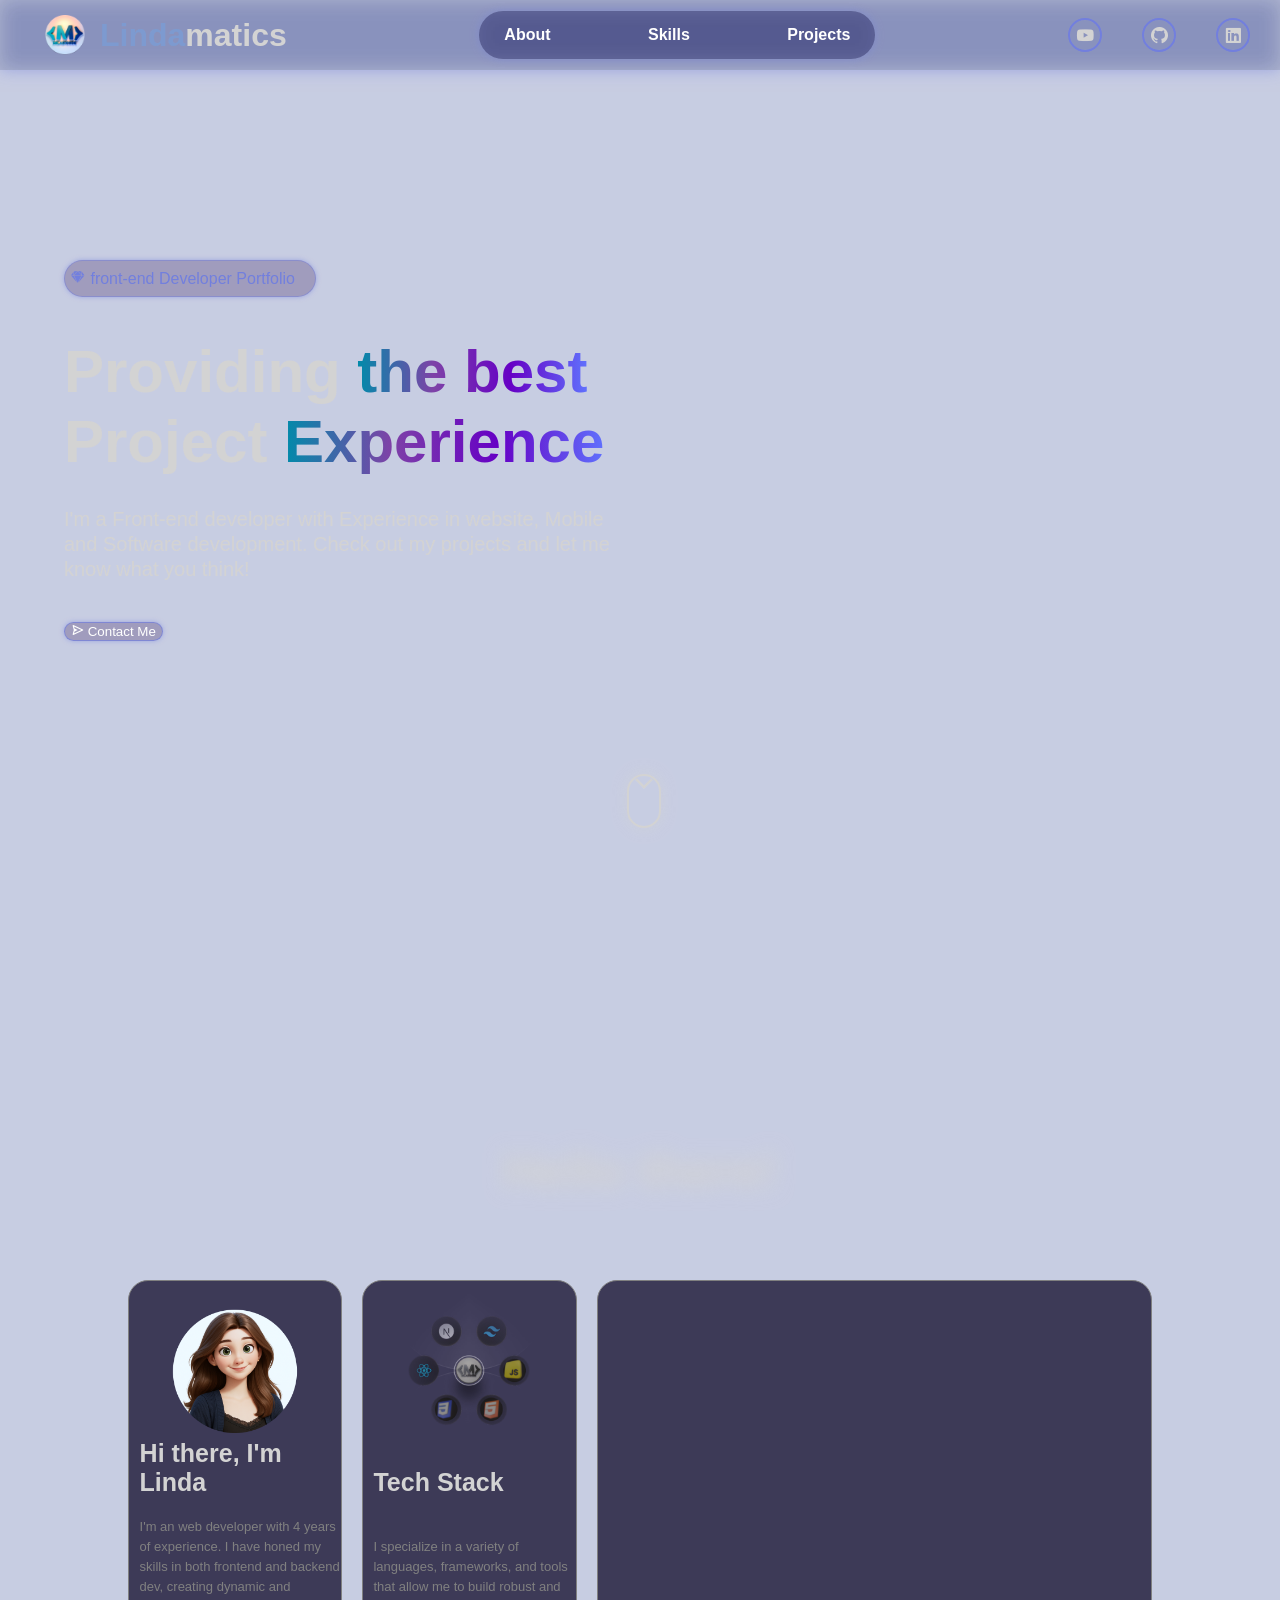
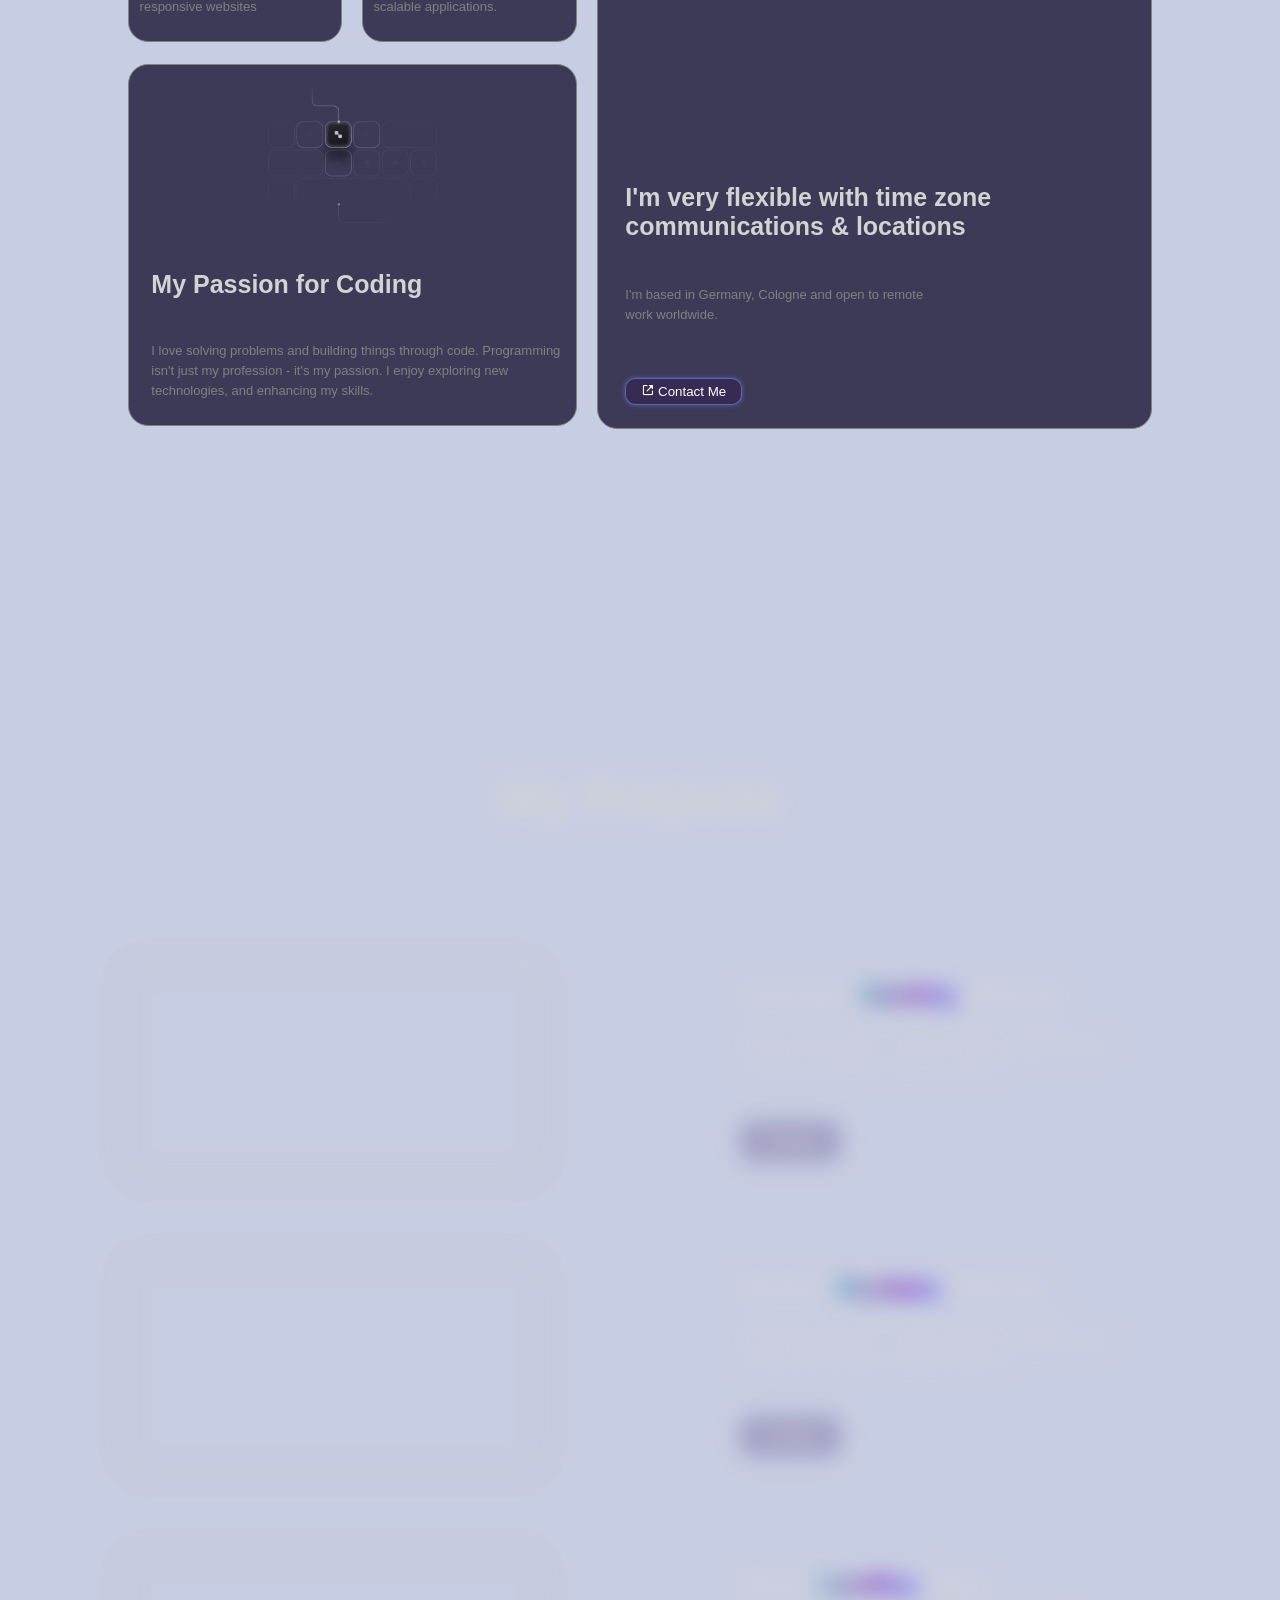
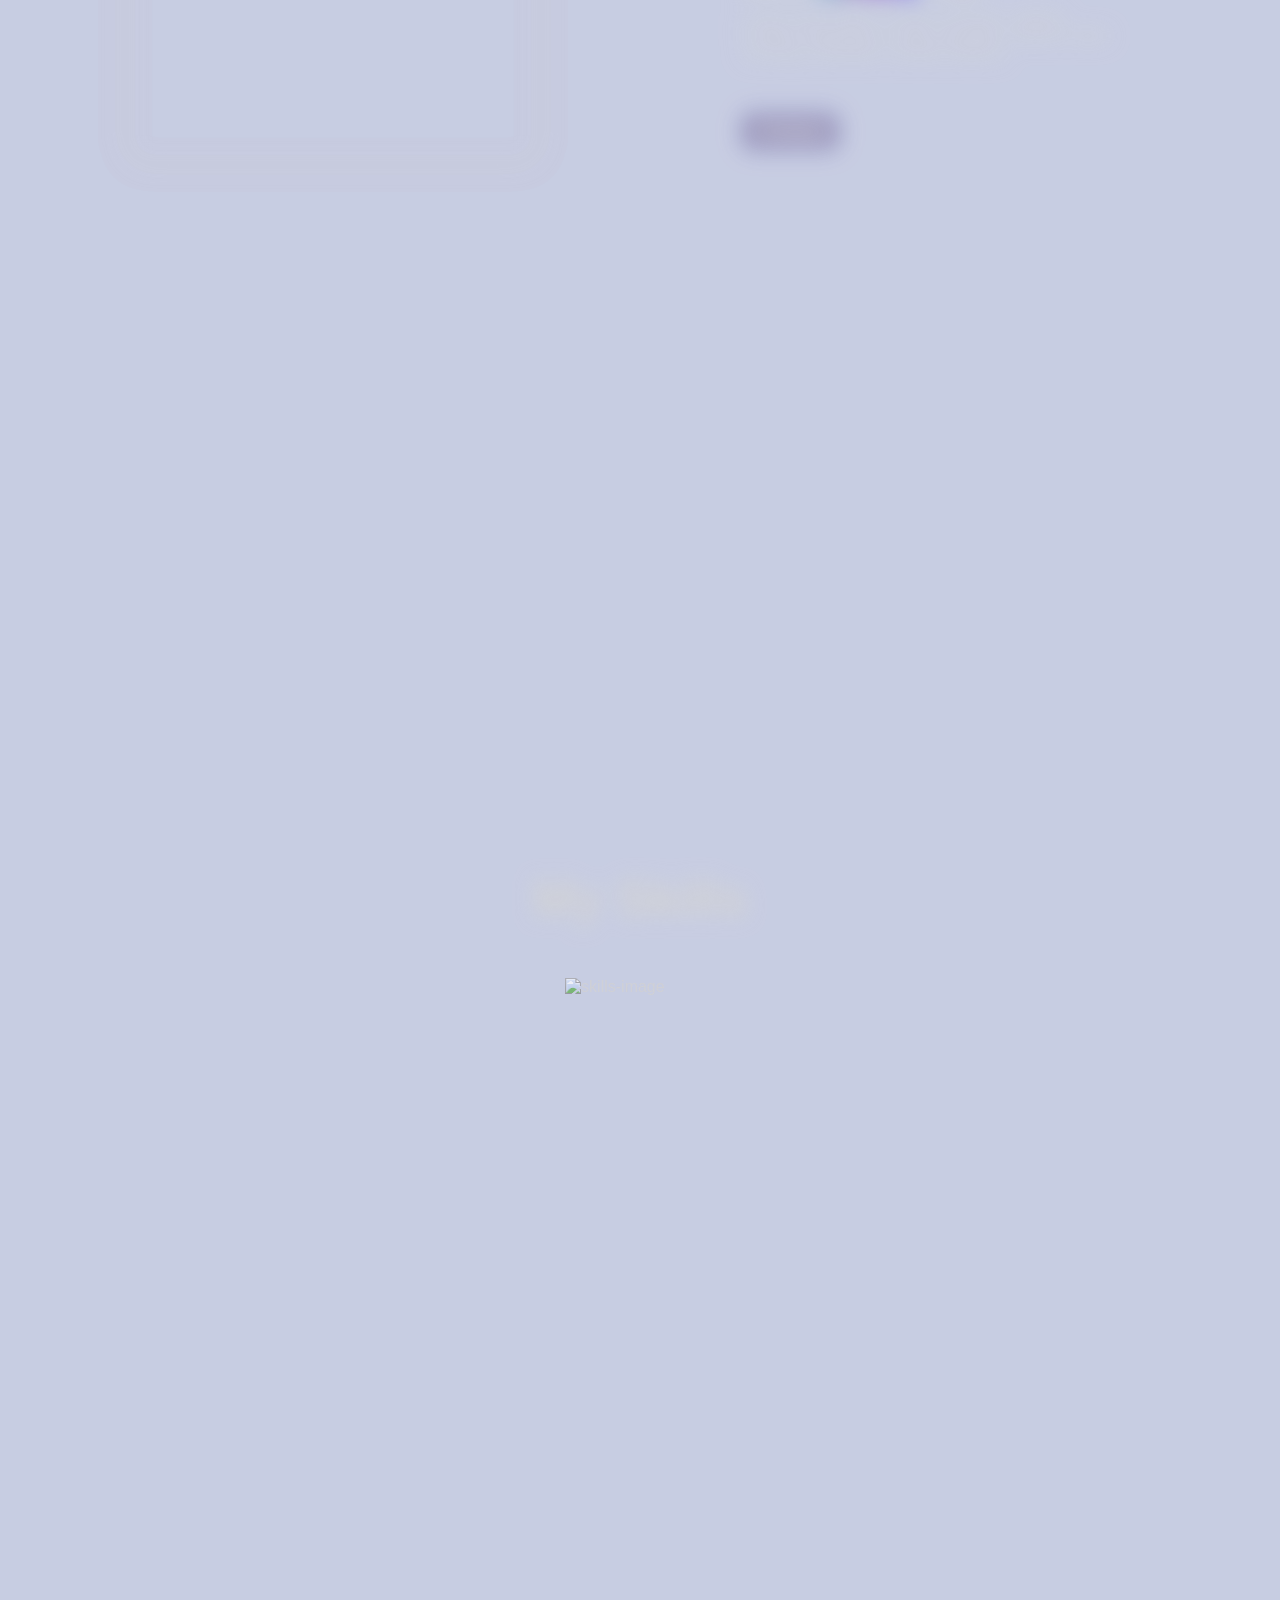
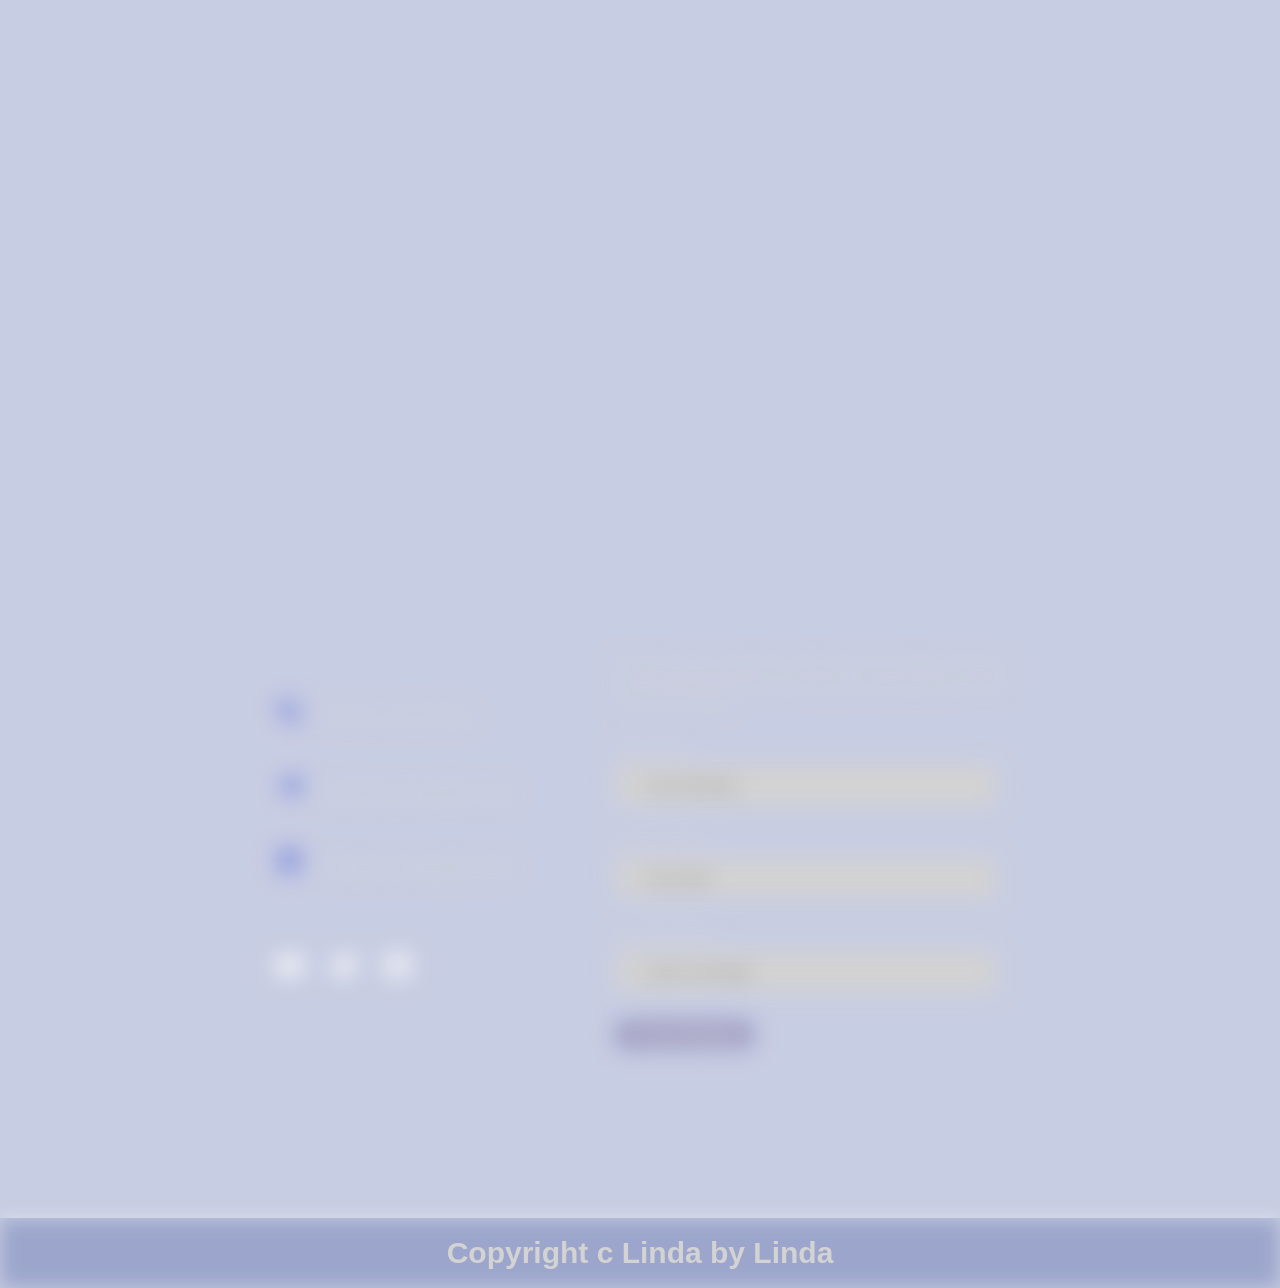
==== commit 25839d4b: "favicon" ====
--- a/index.html
+++ b/index.html
@@ -7,6 +7,7 @@
     <title>Lindamatics</title>
     <link href="style.css" rel="stylesheet">
     <link href='https://unpkg.com/boxicons@2.1.4/css/boxicons.min.css' rel='stylesheet'>
+    <link rel="icon" href="favicon.ico" type="images/x-icon">
 </head>
 <body>
     <div class="container">
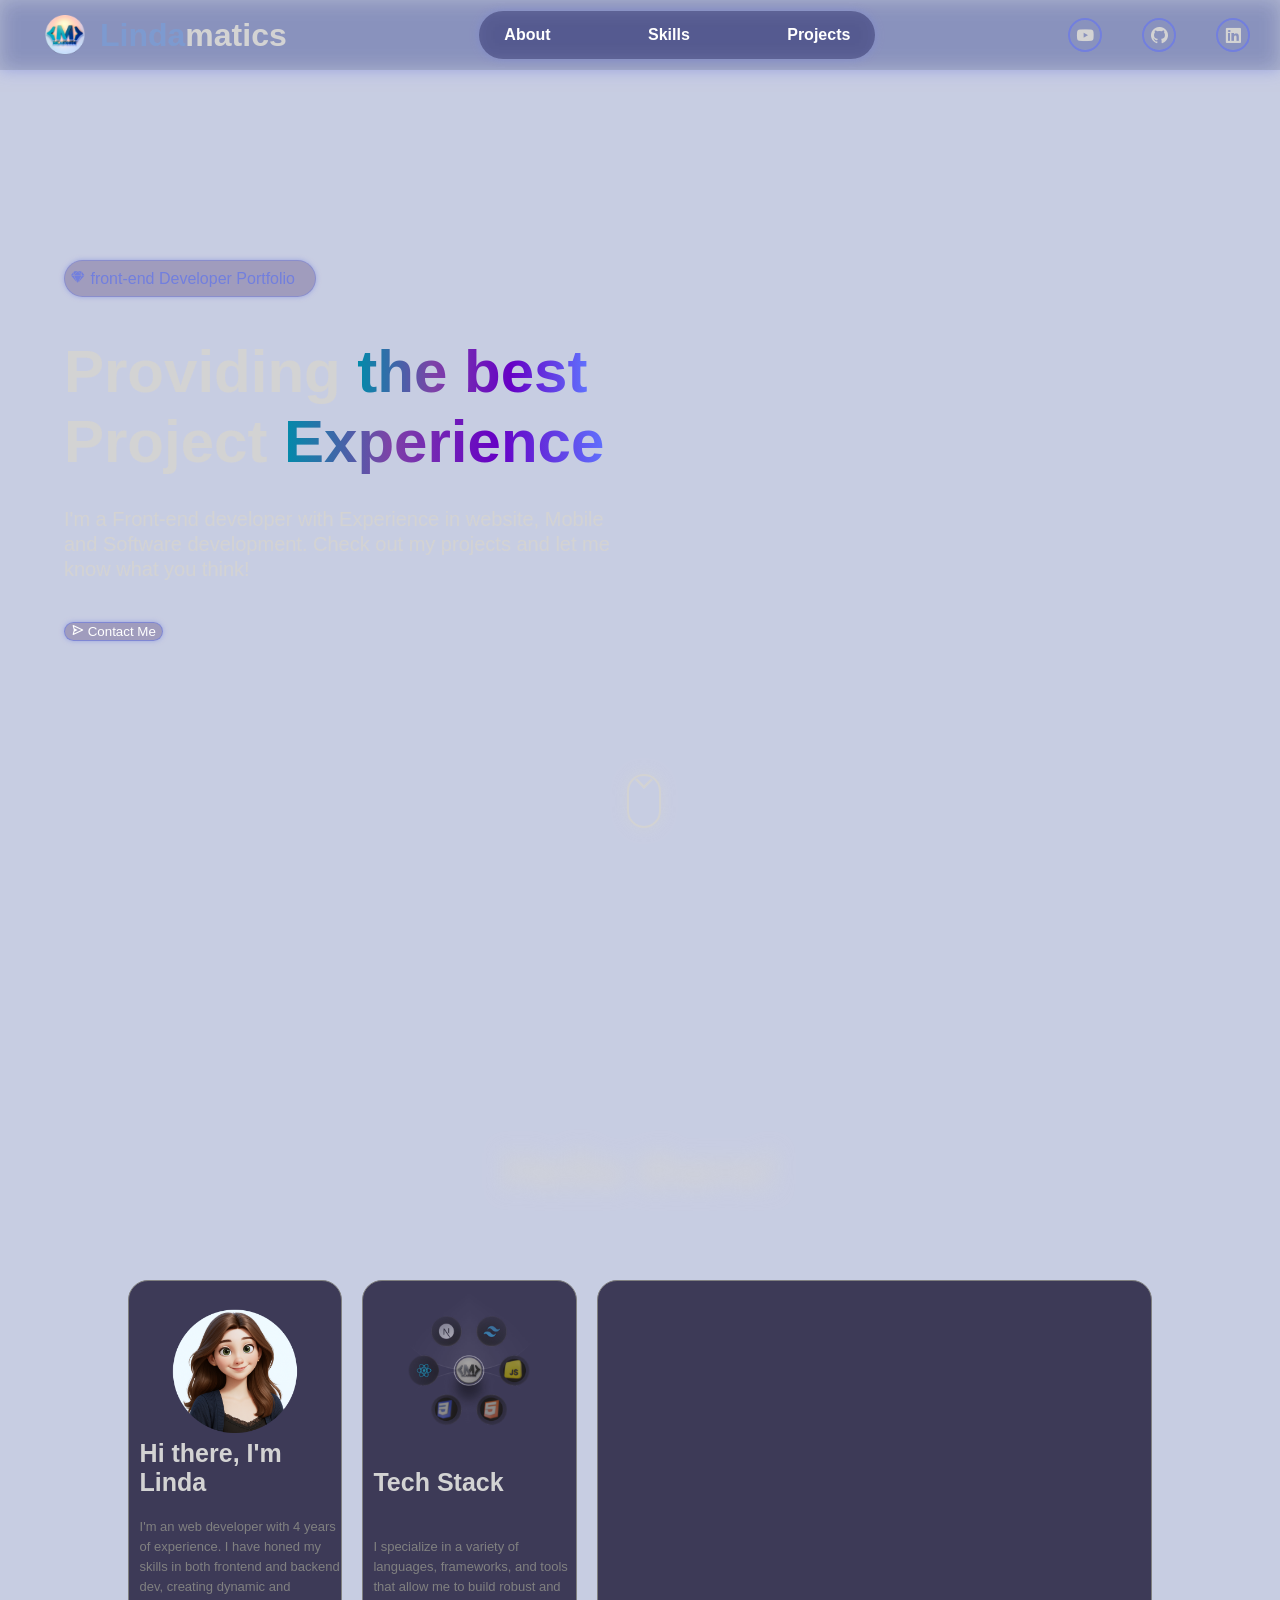
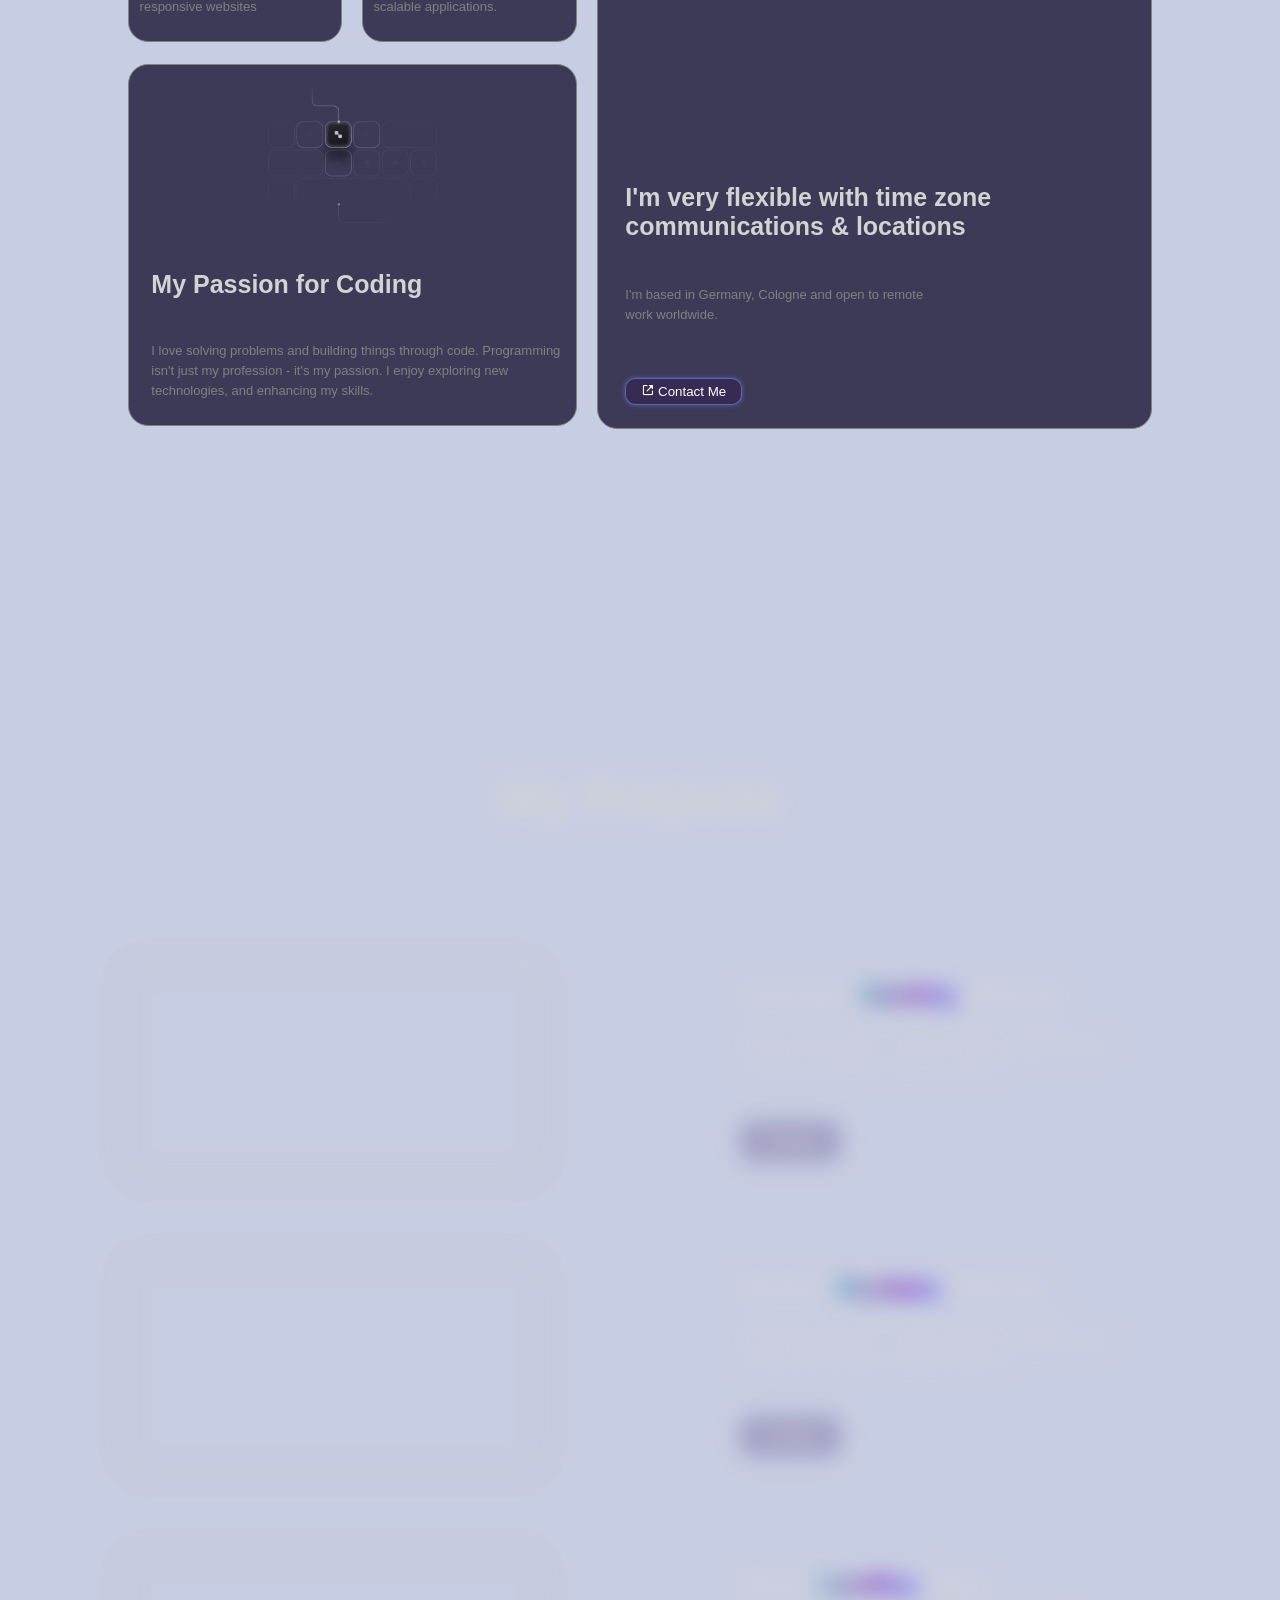
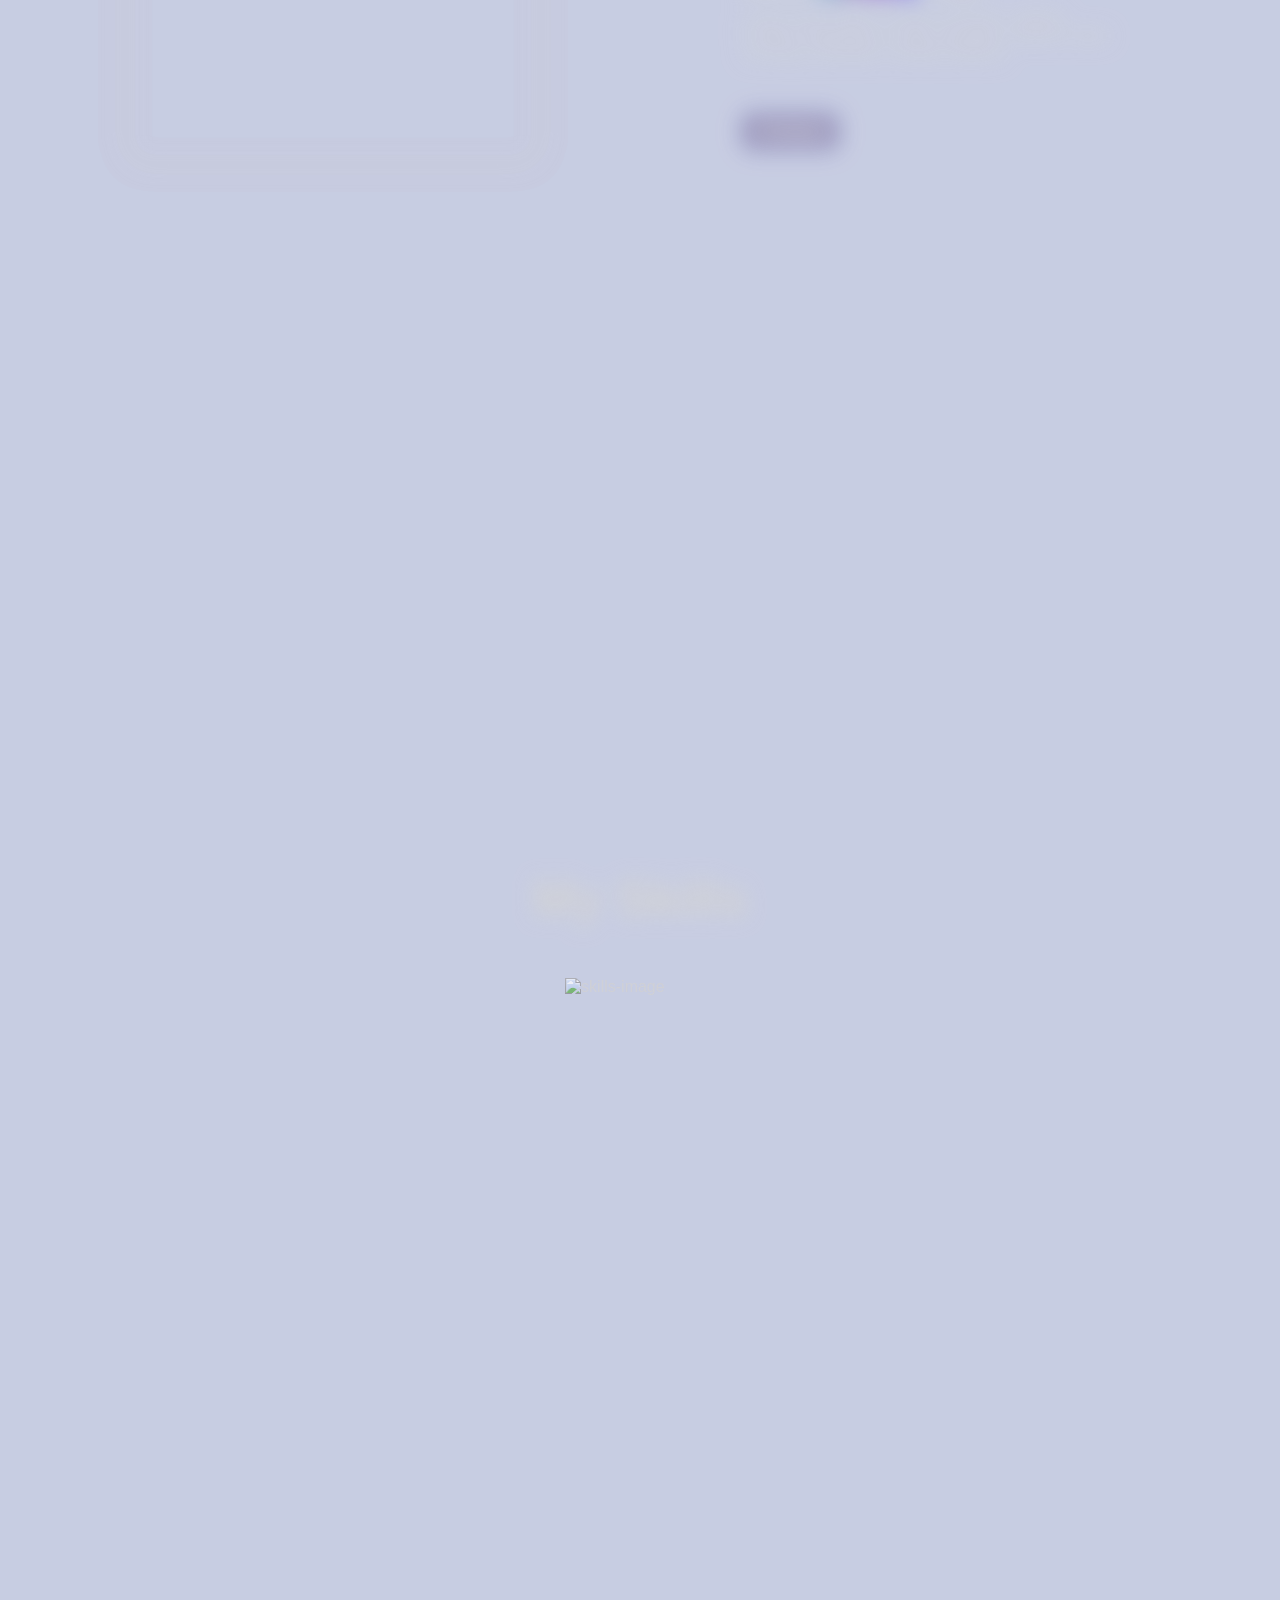
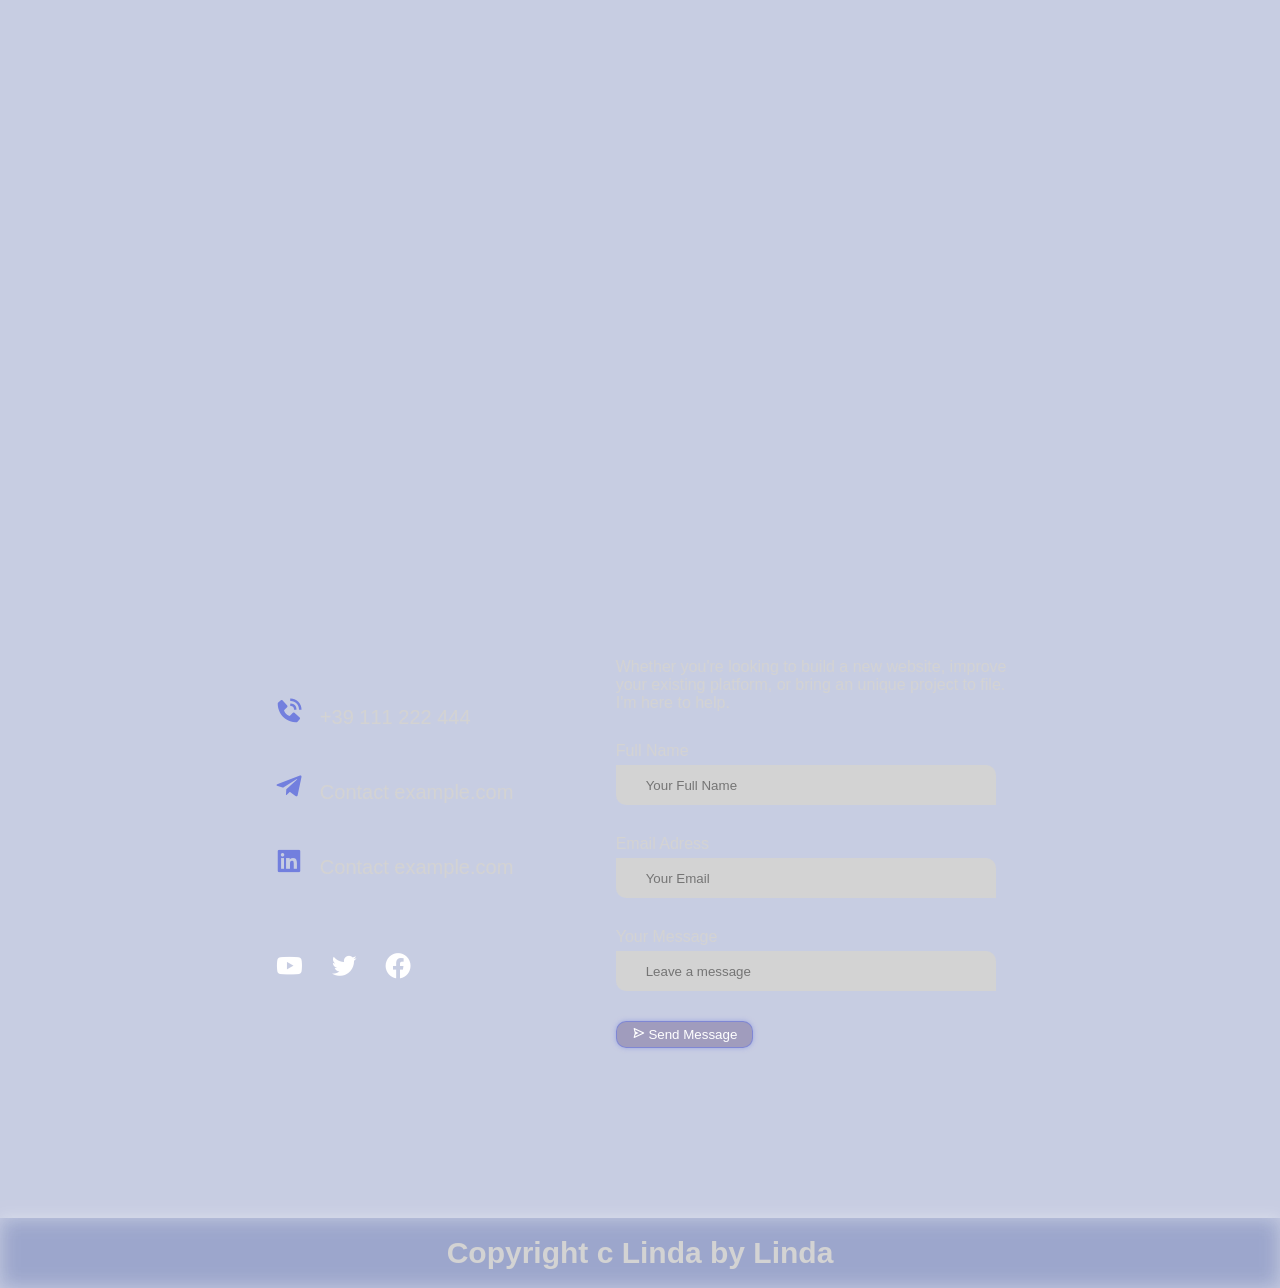
==== commit 97d3b9f0: "blur-" ====
--- a/index.html
+++ b/index.html
@@ -7,7 +7,7 @@
     <title>Lindamatics</title>
     <link href="style.css" rel="stylesheet">
     <link href='https://unpkg.com/boxicons@2.1.4/css/boxicons.min.css' rel='stylesheet'>
-    <link rel="icon" href="favicon.ico" type="images/x-icon">
+    <link rel="icon" href="images/x-icon.png" type="images/x-icon">
 </head>
 <body>
     <div class="container">
@@ -63,7 +63,7 @@
         <!-- Hero Section -->
 
         <section class="hero">
-            <div class="hero-info autoBlur">
+            <div class="hero-info">
                 <div class="hero-info-title">
                     <i class='bx bxl-sketch' ></i>
                     front-end Developer Portfolio
@@ -211,7 +211,7 @@
         <section class="contact-section">
             <h1 class="section-title autoDisplay">Let's talk</h1>
 
-            <div class="social-box autoBlur">
+            <div class="social-box">
                 <a href="#"><i class='bx bxs-phone-call'></i> +39 111 222 444</a>
                 <a href="#"><i class='bx bxl-telegram'></i> Contact example.com</a>
                 <a href="#"><i class='bx bxl-linkedin-square'></i> Contact example.com</a>
@@ -223,7 +223,7 @@
                 </div>
             </div>
 
-            <div class="contact-box autoBlur">
+            <div class="contact-box">
                 <p>Whether you're looking to build a new website, improve your existing platform, or bring an unique project to file. I'm here to help.</p>
 
                 <p>Full Name</p>
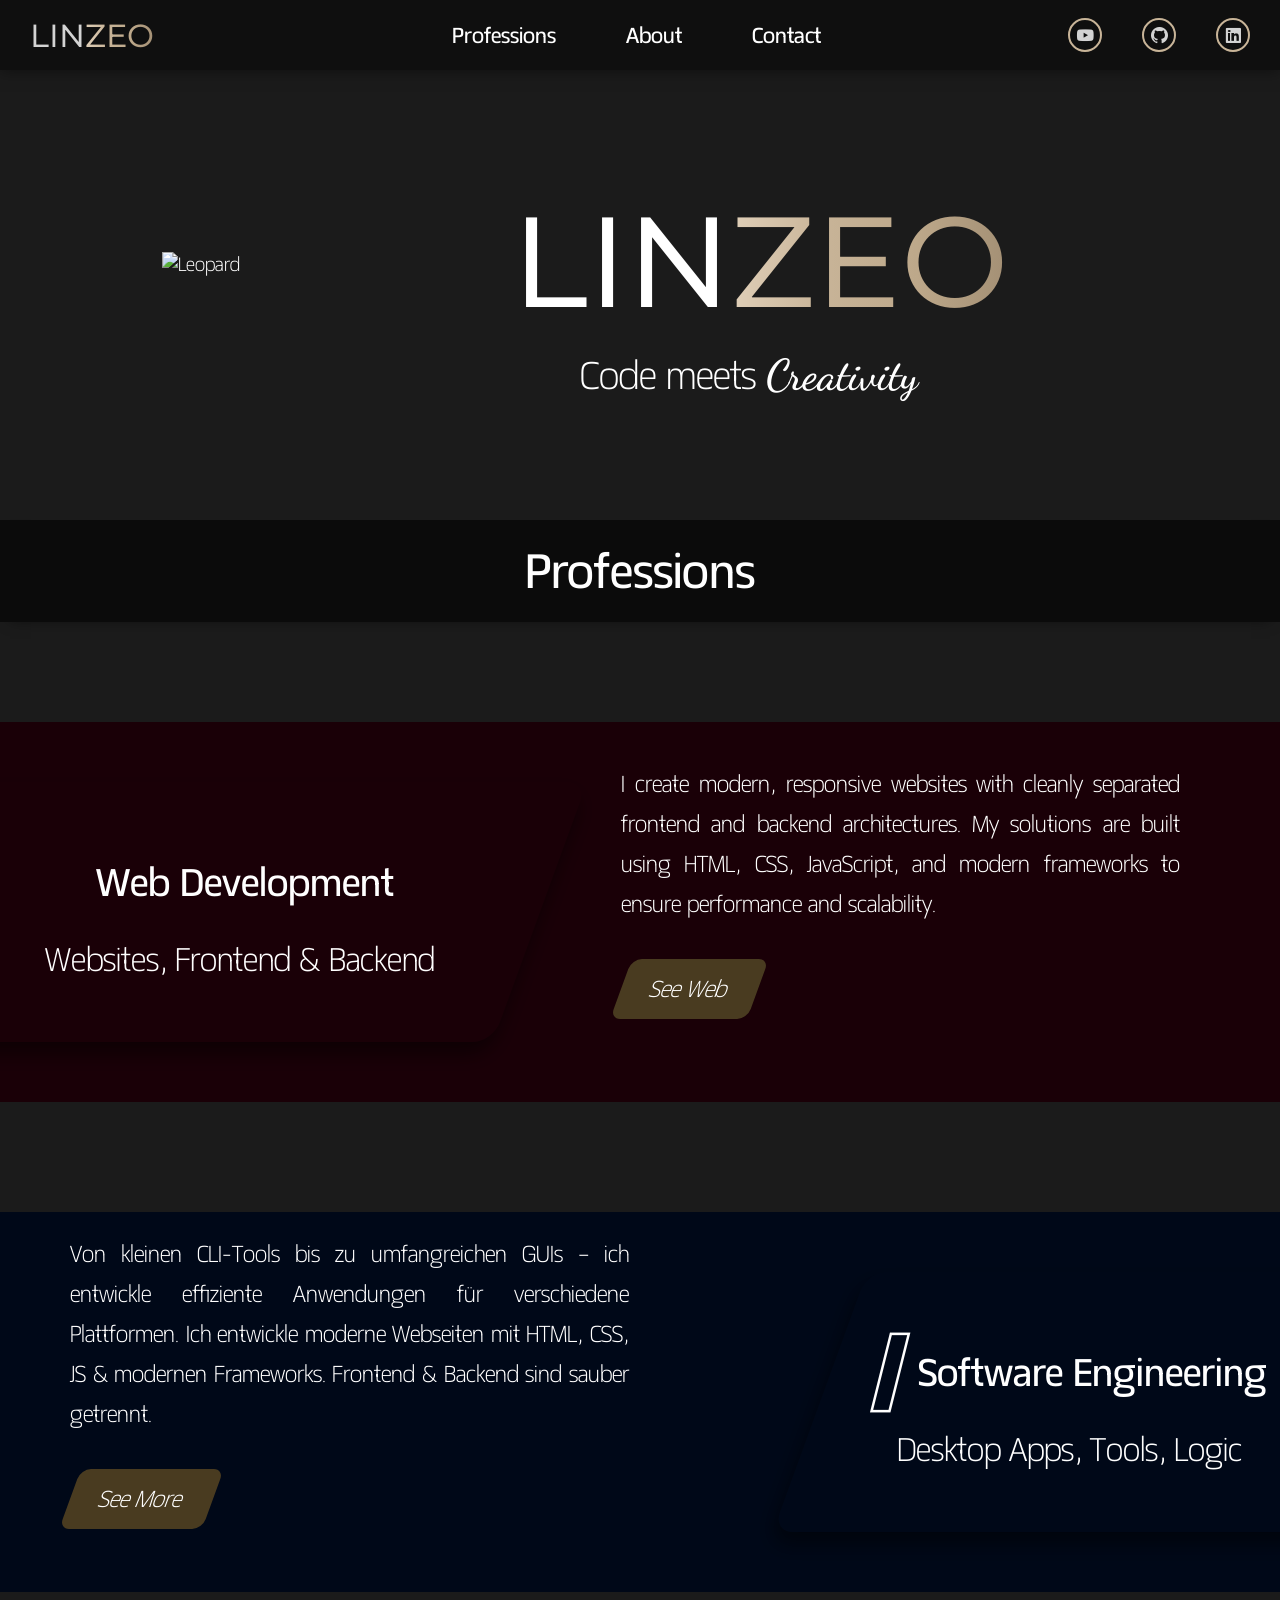
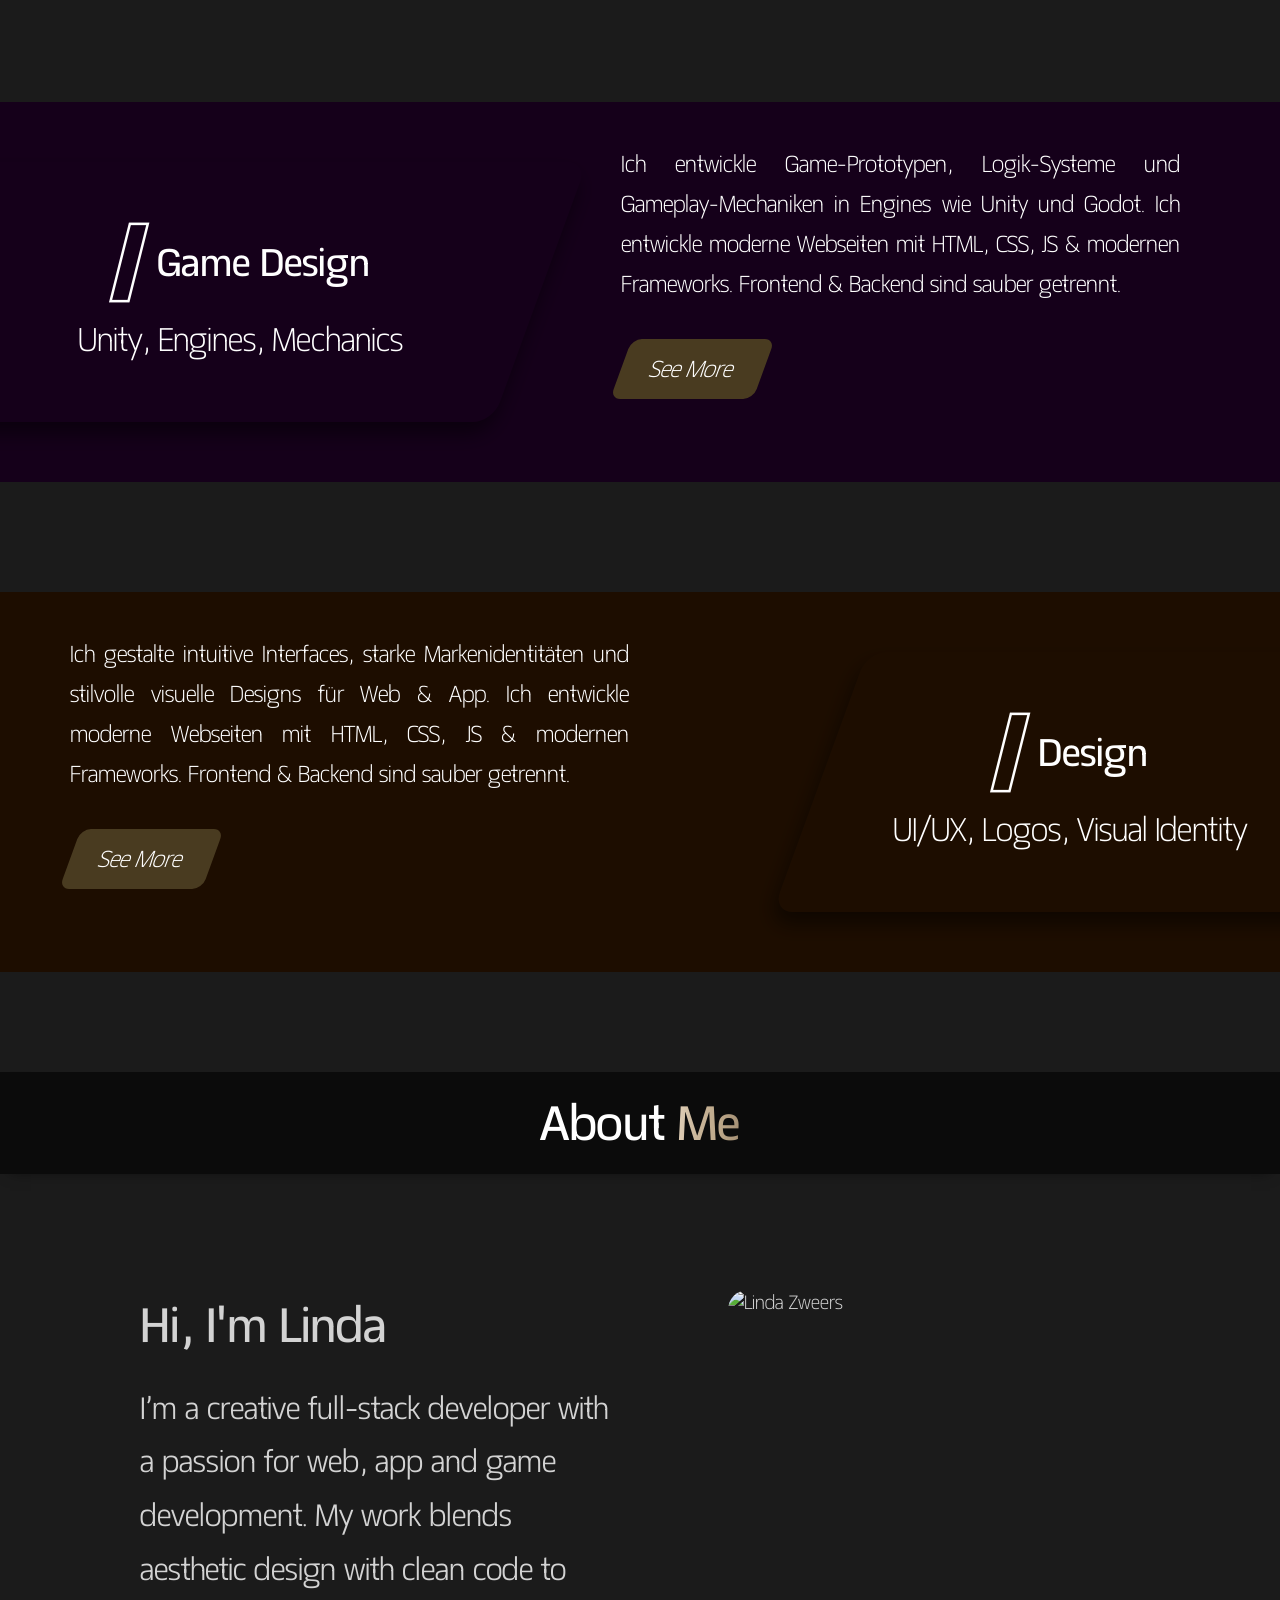
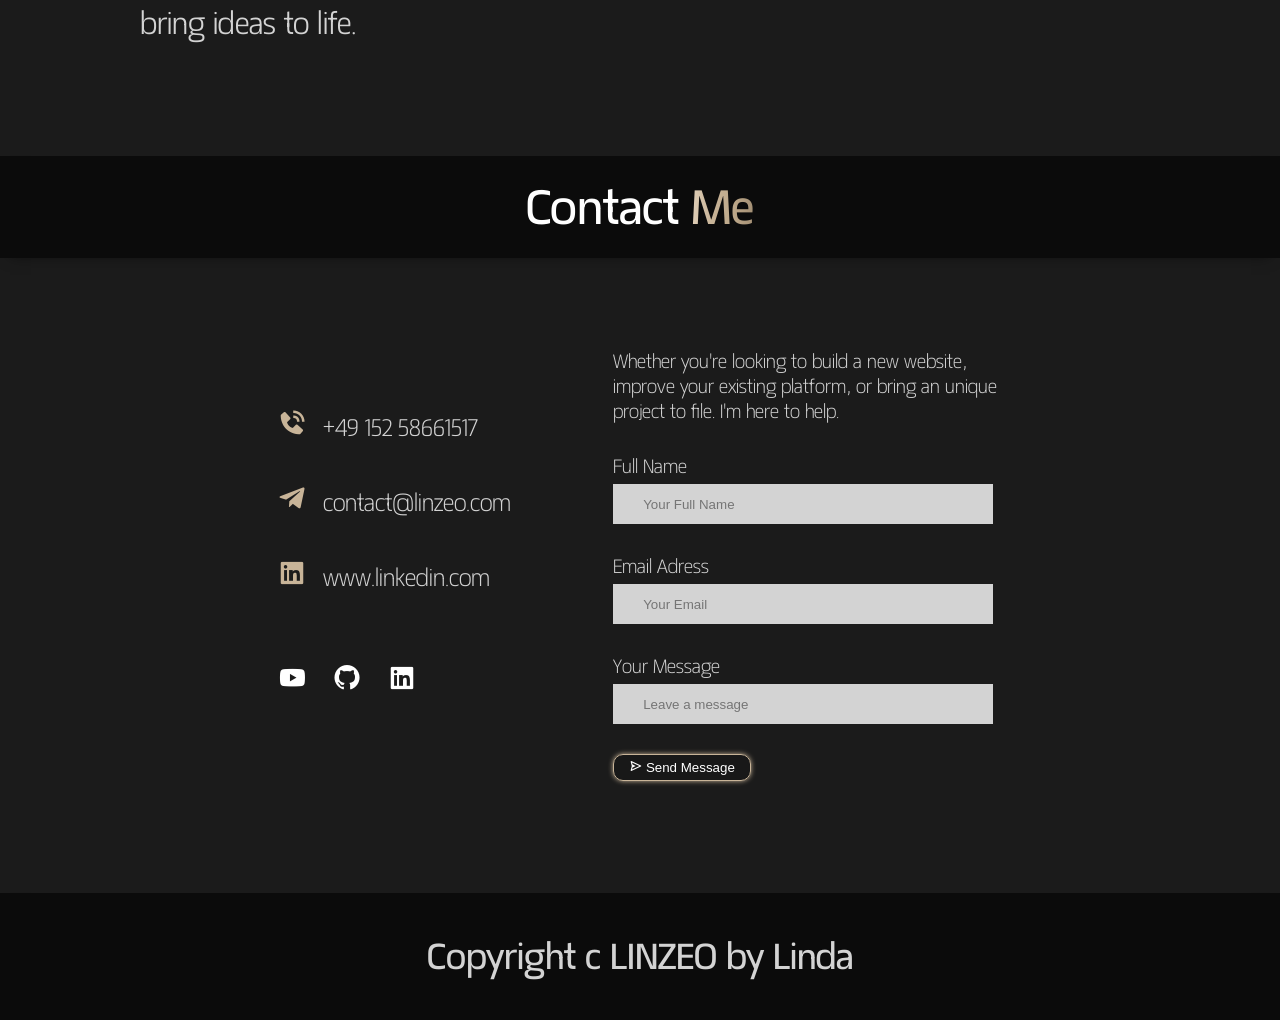
==== commit 4f1167ce: "Add files via upload" ====
--- a/index.html
+++ b/index.html
@@ -2,228 +2,189 @@
 <html lang="en">
 <head>
     <meta charset="UTF-8">
-    <meta name="viewport" content="width=device-with,
-    initial-scale=1.0">
-    <title>Lindamatics</title>
+    <meta name="viewport" content="width=device-width, initial-scale=1.0">
+    <title>LINZEO</title>
     <link href="style.css" rel="stylesheet">
     <link href='https://unpkg.com/boxicons@2.1.4/css/boxicons.min.css' rel='stylesheet'>
-    <link rel="icon" href="images/x-icon.png" type="images/x-icon">
+    <link href='https://cdn.boxicons.com/fonts/basic/boxicons.min.css' rel='stylesheet'>
+    <link rel="icon" href="images/l1.png" type="images/x-icon">
 </head>
 <body>
     <div class="container">
-        <video class="back-vid" loop autoplay muted plays-inline 
-        src="videos/galaxy.mp4" type="video/mp4"></video>
-
-        <!-- Header Section -->
-
+
+        <!-- Header Section --> 
         <header>
             <div class="left">
-                <img src="images/miladicode.png" alt="logo">
-                <h1><span style="color: #72a1de8d;">Linda</span>matics</h1>
+                <h1>LIN<span class="gradient">ZEO</span></h1>
             </div>
 
             <ul>
-                <li><a href="#">About</a></li>
-                <li><a href="#">Skills</a></li>
-                <li><a href="#">Projects</a></li>
+               <li class="dropdown">
+                    <a href="#">Professions</a>
+                     <ul class="dropdown-menu">
+                        <li><a href="webdev.html">Web Dev</a></li>
+                        <li><a href="softwaredev.html">Software Dev</a></li>
+                        <li><a href="gamedev.html">Game Dev</a></li>
+                        <li><a href="design.html">Design</a></li>
+                    </ul>
+                </li>
+                <li><a href="#about">About</a></li>
+                <li><a href="#contact">Contact</a></li>
             </ul>
 
+            <!--<ul>
+                <li><a href="#about">About</a></li>
+                <li><a href="#skills">Professions</a></li>
+                <li><a href="#contact">Contact</a></li>
+            </ul> -->
+
             <div class="box-icons">
-                <a href="#"><i class='bx bxl-youtube'></i></a>
-                <a href="#"><i class='bx bxl-github' ></i></a>
-                <a href="#"><i class='bx bxl-linkedin-square'></i></a>
-            </div>
-
-            <div class="menu-icon"><i class='bx bx-menu'></i></div>
+                <a href="https://www.youtube.com/@LINZEO_IT"><i class='bx bxl-youtube'></i></a>
+                <a href="https://github.com/Lindamatics"><i class='bx bxl-github'></i></a>
+                <a href="https://www.linkedin.com/in/linda-zweers/"><i class='bx bxl-linkedin-square'></i></a>
+            </div>
         </header>
 
-        <div class="sidebar">
-            <div class="close-icon">
-                <i class='bx bx-x'></i>
-
-                <ul>
-                    <li><a href="#">Home</a></li>
-                    <li><a href="#">About</a></li>
-                    <li><a href="#">Projects</a></li>
-                    <li><a href="#">Contact</a></li>
-                </ul>
+
+        <!-- HERO SECTION-->
+
+        <section class="hero">
+            <div class="hero-content">
+                <img src="images/l3.png" alt="Leopard" class="leopard">
+                    <div class="hero-text">
+                        <h1>LIN<span class="gradient">ZEO</span></h1>
+                        <h2>Code meets <span class="alt-font">Creativity</span></h2>
+                       <!-- <h3>Web Dev • App Dev • Game Dev • Design</h3>  -->
+                    </div>
+            </div>
+        </section>
+
+
+        <!-- Professions Section Header Bar -->
+
+        <section class="section-bar">
+            <h2>Professions</h2>
+        </section>
+
+        <!-- Profession Section -->
+
+        <!-- Professions Grid -->
+        <section class="professions-section">
+            <div class="professions-grid">
+
+                <!-- ROW 1 -->
+                <div class="profession-row row-web">
+                    <div class="profession-card card-web">
+                        <div class="card-content">
+                            <h3><i class='bxr bx-card-view'></i> Web Development</h3>
+                            <p>Websites, Frontend & Backend</p>
+                        </div>
+                    </div>
+                    <div class="profession-description">
+                        <p>I create modern, responsive websites with cleanly separated frontend and backend architectures.
+                            My solutions are built using HTML, CSS, JavaScript, and modern frameworks to ensure performance and scalability.
+                        </p>
+                        <a href="web.html" class="profession-button">See Web</a>
+                    </div>
+                </div>
+
+                <!-- ROW 2 -->
+                <div class="profession-row reverse row-software">
+                    <div class="profession-card card-software">
+                        <div class="card-content">
+                            <h3><i class='bxr bx-code-alt'></i> Software Engineering</h3>
+                            <p>Desktop Apps, Tools, Logic</p>
+                        </div>
+                    </div>
+                    <div class="profession-description">
+                        <p>Von kleinen CLI-Tools bis zu umfangreichen GUIs – ich entwickle effiziente Anwendungen für verschiedene Plattformen.
+                            Ich entwickle moderne Webseiten mit HTML, CSS, JS & modernen Frameworks. Frontend & Backend sind sauber getrennt.
+                        </p>
+                        <a href="software.html" class="profession-button">See More</a>
+                    </div>
+                </div>
+
+                <!-- ROW 3 -->
+                <div class="profession-row row-game">
+                    <div class="profession-card card-game">
+                        <div class="card-content">
+                            <h3><i class='bxr bx-joystick'></i> Game Design</h3>
+                            <p>Unity, Engines, Mechanics</p>
+                        </div>
+                    </div>
+                    <div class="profession-description">
+                        <p>Ich entwickle Game-Prototypen, Logik-Systeme und Gameplay-Mechaniken in Engines wie Unity und Godot. 
+                            Ich entwickle moderne Webseiten mit HTML, CSS, JS & modernen Frameworks. Frontend & Backend sind sauber getrennt.
+                        </p>
+                        <a href="games.html" class="profession-button">See More</a>
+                    </div>
+                </div>
+
+                <!-- ROW 4 -->
+                <div class="profession-row reverse row-design">
+                    <div class="profession-card card-design">
+                        <div class="card-content">
+                            <h3><i class='bxr bx-palette'></i> Design</h3>
+                            <p>UI/UX, Logos, Visual Identity</p>
+                        </div>
+                    </div>
+                    <div class="profession-description">
+                        <p>Ich gestalte intuitive Interfaces, starke Markenidentitäten und stilvolle visuelle Designs für Web & App.
+                            Ich entwickle moderne Webseiten mit HTML, CSS, JS & modernen Frameworks. Frontend & Backend sind sauber getrennt.
+                        </p>
+                        <a href="design.html" class="profession-button">See More</a>
+                    </div>
+                </div>
+
+            </div>
+        </section>
+
+        <!-- About Section Header Bar -->
+
+        <section class="section-bar">
+            <h2>About <span class="gradient">Me</span></h2>
+        </section>
+
+        <!-- About Section Content -->
+
+        <section id="about" class="about-content">
+            <div class="about-text">
+                <h3>Hi, I'm Linda</h3>
+                <p>
+                    I’m a creative full-stack developer with a passion for web, app and game development.
+                    My work blends aesthetic design with clean code to bring ideas to life.
+                </p>
+            </div>
+            <div class="about-image">
+                <img src="images/Portfoliopic.png" alt="Linda Zweers">
+            </div>
+        </section>
+
+
+                
+        <!-- Contact Section -->
+
+        <!-- Contacts Section Header Bar -->
+
+        <section class="section-bar">
+            <h2>Contact <span class="gradient">Me</span></h2>
+        </section>
+
+        <section id="contact" class="contact-section">
+
+            <div class="social-box autoBlur">
+                <a href="#"><i class='bx bxs-phone-call'></i> +49 152 58661517</a>
+                <a href="#"><i class='bx bxl-telegram'></i> contact@linzeo.com</a>
+                <a href="https://www.linkedin.com/in/linda-zweers/"><i class='bx bxl-linkedin-square'></i> www.linkedin.com</a>
 
                 <div class="social-icons">
-                    <a href="#"><i class='bx bxl-youtube'></i></a>
-                    <a href="#"><i class='bx bxl-github' ></i></a>
-                    <a href="#"><i class='bx bxl-linkedin-square'></i></a>
-                </div>
-            </div>
-        </div>
-
-        <div class="blackhole-box">
-            <video loop autoplay muted plays-inline src="videos/blackhole.mp4" type="video/mp4"></video>
-        </div>
-
-        <!-- Hero Section -->
-
-        <section class="hero">
-            <div class="hero-info">
-                <div class="hero-info-title">
-                    <i class='bx bxl-sketch' ></i>
-                    front-end Developer Portfolio
-                </div>
-
-                <h1>Providing <span class="gradient">the best</span> Project <span class="gradient">Experience</span></h1>
-                <p>I'm a Front-end developer with Experience in website, Mobile and Software development. Check out my projects and let me know what you think!</p>
-
-                <button><i class='bx bx-send' ></i> Contact Me</button>
-            </div>
-            <!--<div class="hero-vid-box">
-                <video loop autoplay muted plays-inline src="videos/hero-video.mp4" type="video/mp4"></video>
-            </div>-->
-            
-            <div class="scroll-down"></div>
-        </section>
-
-        <!-- Info Section -->
-
-        <section class="info-section">
-                <h1 class="section-title autoDisplay">Hello there!</h1>
-                <div class="info-cards">
-
-                    <div class="card">
-                        <h1>Hi there, I'm Linda</h1>
-                        <p>I'm an web developer with 4 years of experience. I have honed my skills in both 
-                        frontend and backend dev, creating dynamic and responsive websites</p>
-
-                        <img src="images/picture2.png" alt="card-image">
-                    </div>                    
-                    
-                    <div class="card">
-                        <h1>Tech Stack</h1>
-                        <p>I specialize in a variety of languages, frameworks, and tools that allow me to 
-                        build robust and scalable applications.</p>
-
-                        <img src="images/grid2.png" alt="card-image">
-                    </div>                    
-                    
-                    <div class="card">
-                        <h1>I'm very flexible with time zone communications & locations</h1>
-                        <p>I'm based in Germany, Cologne and open to remote work worldwide.</p>
-
-                        <video loop autoplay muted plays-inline src="videos/glob.mp4" type="video/mp4"></video>
-
-                        <button><i class='bx bx-link-external' ></i> Contact Me</button>
-                    </div>                    
-                    
-                    <div class="card">
-                        <h1>My Passion for Coding</h1>
-                        <p>I love solving problems and building things through code.
-                        Programming isn't just my profession - it's my passion. I enjoy exploring new technologies, and enhancing my skills.</p>
-
-                        <img src="images/grid4.png" alt="card-image">
-                    </div>
-                </div>
-        </section>
-
-        <!-- My Projects Section -->
-        
-        <section class="my-projects">
-            <h1 class="section-title autoDisplay">My Projects</h1>
-            <div class="project-card">
-                <div class="project-vidbox autoBlur">
-                    <video id="projectVideo1" src="videos/project1.mp4"></video>
-                </div>
-                <div class="project-info autoBlur">
-                    <h1>Animated <span class="gradient">Gaming</span> Website</h1>
-                    <p>Lorem ipsum dolor sit amet snectetur, adipais incident voluptates in vitae necesitua, dolorem dolor consequut blanditis moeislta ieladma</p>
-
-                    <button><i class='bx bx-link-external' ></i> Website</button>
-                </div>
-            </div>
-
-            <div class="project-card">
-                <div class="project-vidbox autoBlur">
-                    <video id="projectVideo2" src="videos/project2.mp4"></video>
-                </div>
-                <div class="project-info autoBlur">
-                    <h1>Modern <span class="gradient">Portfolio</span> Website</h1>
-                    <p>Lorem ipsum dolor sit amet snectetur, adipais incident voluptates in vitae necesitua, dolorem dolor consequut blanditis moeislta ieladma</p>
-
-                    <button><i class='bx bx-link-external' ></i> Website</button>
-                </div>
-            </div>
-
-            <div class="project-card">
-                <div class="project-vidbox autoBlur">
-                    <video id="projectVideo3" src="videos/project3.mp4"></video>
-                </div>
-                <div class="project-info autoBlur">
-                    <h1>Movie <span class="gradient">Landing</span> Page</h1>
-                    <p>Lorem ipsum dolor sit amet snectetur, adipais incident voluptates in vitae necesitua, dolorem dolor consequut blanditis moeislta ieladma</p>
-
-                    <button><i class='bx bx-link-external' ></i> Website</button>
-                </div>
-            </div>
-        </section>
-
-        <!-- Skills Section -->
-        
-        <section>
-            <h1 class="section-title autoDisplay">
-                My Skills
-            </h1>
-
-            <div class="skills-box">
-                <img class="skills-image" src="images/digital brain.png" alt="skills-image">
-
-                <div class="designer autoDisplay">
-                    <h1 class="gradient">Designer <i class='bx bx-laptop' ></i></h1>
-                    <p>I have expertise in HTML, CSS, JavaScript, and design tools like Figma and Adobe XD. 
-                    My strength lies in blending aesthetics with functionality to create seamless user experience.</p>
-                </div>
-
-                <div class="coder autoDisplay">
-                    <h1 class="gradient">Coder <i class='bx bx-code-alt' ></i></h1>
-                    <p>I'm skilled in HTML, CSS, JavaScript, and frameworks like React and Node.js. I also have experience 
-                    with database management using MongoDB and MySQL.</p>
-                </div>
-
-                <div class="slider" reverse="true" style="
-                    --width: 100px;
-                    --height: 100px;
-                    --quantity: 9;
-                ">
-                    <div class="list">
-                    <div class="item" style="--position: 1"><img src="images/1.png" alt="slider-image"></div>
-                    <div class="item" style="--position: 2"><img src="images/2.png" alt="slider-image"></div>
-                    <div class="item" style="--position: 3"><img src="images/3.png" alt="slider-image"></div>
-                    <div class="item" style="--position: 4"><img src="images/4.png" alt="slider-image"></div>
-                    <div class="item" style="--position: 5"><img src="images/5.png" alt="slider-image"></div>
-                    <div class="item" style="--position: 6"><img src="images/6.png" alt="slider-image"></div>
-                    <div class="item" style="--position: 7"><img src="images/7.png" alt="slider-image"></div>
-                    <div class="item" style="--position: 8"><img src="images/8.png" alt="slider-image"></div>
-                    <div class="item" style="--position: 9"><img src="images/9.png" alt="slider-image"></div>
-                    </div>
-
-                </div>
-            </div>
-        </section>
-
-        <!-- Contact Section -->
-
-        <section class="contact-section">
-            <h1 class="section-title autoDisplay">Let's talk</h1>
-
-            <div class="social-box">
-                <a href="#"><i class='bx bxs-phone-call'></i> +39 111 222 444</a>
-                <a href="#"><i class='bx bxl-telegram'></i> Contact example.com</a>
-                <a href="#"><i class='bx bxl-linkedin-square'></i> Contact example.com</a>
-
-                <div class="social-icons">
-                    <a href="#"><i class='bx bxl-youtube'></i></a>
-                    <a href="#"><i class='bx bxl-twitter'></i></a>
-                    <a href="#"><i class='bx bxl-facebook-circle'></i></a>
-                </div>
-            </div>
-
-            <div class="contact-box">
+                    <a href="https://www.youtube.com/@LINZEO_IT"><i class='bx bxl-youtube'></i></a>
+                    <a href="https://github.com/Lindamatics"><i class='bx bxl-github'></i></a>
+                    <a href="https://www.linkedin.com/in/linda-zweers/"><i class='bx bxl-linkedin-square'></i></a>
+                </div>
+            </div>
+
+            <div class="contact-box autoBlur">
                 <p>Whether you're looking to build a new website, improve your existing platform, or bring an unique project to file. I'm here to help.</p>
 
                 <p>Full Name</p>
@@ -239,11 +200,12 @@
             </div>
         </section>
 
+        <!-- FOOTER-->
+
         <footer>
-            <h1>Copyright c Linda by Linda</h1>
+            <h1>Copyright c LINZEO by Linda</h1>
         </footer>
-    
+
     </div>
-    <script src="app.js"></script>
 </body>
 </html>
--- a/style.css
+++ b/style.css
@@ -1,34 +1,67 @@
-body{
+@import url('https://fonts.googleapis.com/css2?family=Montserrat:ital,wght@0,100..900;1,100..900&display=swap');
+@import url('https://fonts.googleapis.com/css2?family=Oxanium:wght@200..800&display=swap');
+@import url('https://fonts.googleapis.com/css2?family=Matangi:wght@300..900&family=Oxanium:wght@200..800&display=swap');
+@import url('https://fonts.googleapis.com/css2?family=Dancing+Script:wght@400..700&display=swap');
+
+
+/* 
+Farben definieren 
+um auf Farbe zu verweisen bzw
+wenn Farben geändert werden, werden
+alle geändert
+zB
+:root{
+    --corp-green-light: #18a055;
+    --corp-green-normal: #2f943f;
+    --corp-green-dark: #2c633d;
+    --corp-black-transparency: rgba(0, 0, 0, 0.5);
+    --corp-white-transparency: rgba(255, 255, 255, 0.4);
+
+funktioniert dann so
+background-color: var(--corp-black-transparency);
+*/
+
+.alt-font {
+  font-family: 'Dancing Script', monospace; /* oder jede andere gewünschte Schriftart */
+  font-weight: 600;
+  font-size: 2.7rem;
+}
+
+html, body {
+  overflow-x: hidden;
+}
+
+body {
     margin: 0;
     padding: 0;
-    font-family: Arial, Helvectica, sans-serif;
+    font-family: 'Matangi', sans-serif;
     color: lightgray;
-}
-
-html{
+    background-color: rgb(44, 44, 44);
+}
+
+html {
     scroll-behavior: smooth;
 }
 
-.container{
+#about, #skills, #projects {
+    scroll-margin-top: 100px;
+}
+
+.container {
     position: relative;
     width: 100%;
-    height: 100%;
     display: flex;
     flex-direction: column;
     align-items: center;
-    gap: 100px;
-    background-color: #001f7c38;
-}
-
-.back-vid{
-    position: fixed;
-    right: 0;
-    bottom: 0;
-    z-index: -1;
-    mix-blend-mode: lighten;
-}
-
-header{
+    padding-left: -300px;
+    background-color: rgba(0, 0, 0, 0.39);
+}
+
+/* -------------------------------------- */
+/* === HEADER SECTION === */
+/* -------------------------------------- */
+
+header {
     display: flex;
     position: absolute;
     top: 0;
@@ -37,554 +70,449 @@
     align-items: center;
     justify-content: space-between;
     height: 70px;
-    background-color:rgba(7, 12, 87, 0.123); /* rgba(255, 255, 255, 0.123);*/
+    background-color: rgb(15, 15, 15);
     backdrop-filter: blur(10px);
     padding: 0 30px;
-    box-shadow: 0 0 15px #727fde88; /*#72a1de8d;*/
+    box-shadow: 0 0 15px rgba(0, 0, 0, 0.5);
     z-index: 999;
 }
 
-.left{
-    display: flex;
-    align-items: center;
-}
-
-.left img{
-    width: 40px;
-    margin: 0 15px;
-}
-
-header ul{
+.left {
+    display: flex;
+    align-items: center;
+}
+
+.left h1 {
+    font-family: 'Montserrat', sans-serif;
+    font-weight: 450;
+}
+
+header ul {
     display: flex;
     justify-content: space-between;
-    width: 30%;
-    padding: 15px 15px;
-    border-radius: 50px;
-    background-color: rgba(0, 0, 69, 0.30);
-    backdrop-filter: blur(10px);
-    box-shadow: 0 0 10px #727fde65;
-}
-
-header ul li{
+    align-items: center;
+    padding: 0;
+    margin-left: 50px;
+    gap: 40px;
+}
+
+/* Hauptnavigation Listenelemente */
+header ul li {
     list-style: none;
-}
-
-header ul a{
+    position: relative;
+    display: flex;
+    align-items: center;
+}
+
+/* Verlinkungen */
+header ul a {
     text-decoration: none;
     color: white;
     font-weight: 700;
-    margin: 0 10px;
-}
-
-.box-icons{
+    font-size: large;
+    padding: 10px 15px;
+}
+
+
+
+/* Hover-Stil */
+header ul a:hover {
+    color: #e0cfb8;
+}
+
+/* -------------------------------------- */
+/* === DROPDOWN-MENU === */
+/* -------------------------------------- */
+
+header ul li.dropdown {
+    position: relative;
+}
+
+/* Dropdown Styling */
+header ul li .dropdown-menu {
+    display: none;
+    position: absolute;
+    top: 40px;
+    left: -40px;
+    background-color: rgb(44, 44, 44);
+    min-width: 180px;
+    box-shadow: 0 4px 10px rgba(0, 0, 0, 0.5);
+    z-index: 999;
+}
+
+/* Einträge im Dropdown */
+header ul li .dropdown-menu li {
+    padding: 10px 20px;
+}
+
+/* Links im Dropdown */
+header ul li .dropdown-menu li a {
+    color: white;
+    text-decoration: none;
+    font-weight: 500;
+    display: block;
+}
+
+/* Hover-Effekt für Dropdown-Links */
+header ul li .dropdown-menu li a:hover {
+    background-color: #c8b498;
+    color: black;
+    border-radius: 5px;
+}
+
+/* Dropdown anzeigen bei Hover */
+header ul li.dropdown:hover .dropdown-menu {
+    display: block;
+}
+
+.box-icons {
     display: flex;
     gap: 40px;
 }
 
-.box-icons a{
+.box-icons a {
     display: flex;
     align-items: center;
     justify-content: center;
     font-size: 20px;
     width: 30px;
     height: 30px;
-    border: 2px solid #727fde;
+    border: 2px solid #c8b498;
     text-decoration: none;
     color: lightgray;
     border-radius: 50%;
 }
 
-.box-icons a:hover{
-    background-color: #727fde;
+.box-icons a:hover {
+    background-color: #e0cfb8;
+    border: 2px solid #e0cfb8;
     color: black;
-    box-shadow: 0 0 15px #727fde6f;
-}
-
-.blackhole-box{
-    z-index: -1;
-    position: absolute;
-    top: 0;
+    box-shadow: 0 0 7px #c8b498;
+}
+
+.hero {
+    position: relative;
     width: 100%;
+    height: 50vh;
+    background-image: url('images/green.png');
+    background-size: cover;
+    background-position: center;
+    display: flex;
+    align-items: center;
     justify-content: center;
-    mix-blend-mode: lighten;
-}
-
-.blackhole-box video{
-    width: 100%;
-    margin-top: -23.5%;
-}
-
-.hero{
-    position: relative;
-    display: flex;
-    width: 100%;
-    height: 100vh;
-    align-items: center;
-    justify-content: space-between;
-}
-
-.hero-info{
-    position: absolute;
-    left: 5%;
-}
-
-.hero-info .hero-info-title{
-    color: #727fde;
-    padding: 8px 5px;
-    border: 1px solid #727fde77;
-    width: 240px;
-    background-color: #2200493d;
-    box-shadow: 0 0 5px #727fde88;
-    border-radius: 50px;
-}
-
-.hero-info h1{
-    font-size: 60px;
-    max-width: 600px;
-    font-weight: 700;
-    line-height: 70px;
-    margin-top: 40px;
-    margin-bottom: 30px;
-}
-
-.hero-info p{
-    max-width: 550px;
-    line-height: 25px;
-    margin-bottom: 40px;
-    font-size: 20px;
-}
-
-.hero-info button{
-    color: white;
-    padding: 15px 35 px;
-    border-radius: 10px;
-    border: 1px solid #727fdeb4;
-    background-color: #2200493d;
-    box-shadow: 0 0 5px #727fde86;
-    cursor: pointer;
-    transition: 0.3s;
-}
-
-.hero-info button:hover{
-    box-shadow: 0 0 15px #727fde86;
-}
-
-
-/* Gradient Animation */
-
-.gradient{
-    background: linear-gradient(to right, #008baa, #7e42a7, #6600c5, #6070fd, #2a46ff, #0099ff, #008baa);
+    padding-top: 70px;
+    overflow: hidden;
+}
+
+.hero-content {
+    padding-right: 110px;
+    display: flex;
+    align-items: center;
+    gap: 50px;
+    z-index: 2;
+    color: white;
+    text-align: left;
+}
+
+.leopard {
+    width: 300px;
+    pointer-events: none;
+    margin-top: -60px;
+}
+
+.hero-text {
+    display: flex;
+    flex-direction: column;
+    align-items: flex-start; /* oder center, je nach Wunsch */
+}
+
+.hero h1 {
+    padding-top: 20px;
+    font-family: 'Montserrat', sans-serif;
+    font-size: 8rem;
+    font-weight: 450;
+    margin: 0;
+}
+
+.hero h2 {
+    font-size: 2.0rem;
+    color: white;
+    font-weight: 400;
+    margin-top: 10px;
+    margin-left: 68px;
+    text-align: center;
+}
+
+.hero h3 {
+    font-size: 1.2rem;
+    color: white;
+    font-weight: 400;
+    margin-top: 0px;
+    margin-left: 55px;
+}
+
+
+.gradient {
+    background: linear-gradient(to right, #e0cfb8, #c8b498, #bda88a, #a38f74, #a18c70, #c8b498, #e0cfb8);
     background-size: 200%;
     background-clip: text;
     -webkit-background-clip: text;
     -webkit-text-fill-color: transparent;
-    animation: animate-gradient 4.5s linear infinite;
+    animation: animate-gradient 5.5s linear infinite;
 }
 
 @keyframes animate-gradient {
-    to{
+    to {
         background-position: 200%;
     }
 }
 
-/*.hero-vid-box{
-    position: absolute;
-    right: 3%;
-}
-
-.hero-vid-box video{
-    height: 900px;
-    mix-blend-mode: lighten;
-} */
-
-.scroll-down{
-    height: 50px;
-    width: 30px;
-    border: 2px solid lightgray;
-    position: absolute;
-    left: 49%;
-    bottom: 8%;
-    border-radius: 50px;
-    cursor: pointer;
-    box-shadow: 0 0 15px rgba(211, 211, 211, 0.477);
-}
-
-.scroll-down::before,
-.scroll-down::after {
-    content: "";
-    position: absolute;
-    top: 20%;
-    left: 49%;
-    height: 10px;
-    width: 10px;
-    border: 2px solid lightgray;
-    transform: translate(-50%, -100%) rotate(45deg);
-    border-top: transparent;
-    border-left: transparent;
-    animation: scroll-down 2s ease-in-out infinite;
-}
-
-.scroll-down::before {
-    top: 30;
-    animation-delay: 0.5s;
-}
-
-@keyframes scroll-down {
-    0% {
-        opacity: 0;
-    }
-    30%, 60% {
-        opacity: 1;
-    }
-    100% {
-        top: 90%;
-        opacity: 0;
-    }
-}
-
-.info-section{
+/* Section Bar */
+.section-bar {
+    width: 100%;
+    background-color: #0b0b0b;
+    padding: 20px 0;
+    text-align: center;
+    box-shadow: 0 8px 13px -10px rgba(0, 0, 0, 0.5);
+}
+
+.section-bar h2 {
+    font-size: 2.5rem;
+    margin: 0;
+    color: white;
+}
+
+/* About Section */
+.about-content {
+    display: flex;
+    justify-content: space-between;
+    align-items: center;
+    padding: 80px 10%;
+    gap: 50px;
+    flex-wrap: wrap;
+    background-color: transparent;
+}
+
+.about-text {
+    flex: 1;
+    font-weight: 500;
+    color: lightgray;
+}
+
+.about-text h3 {
+    font-size: 2.5rem;
+    margin-bottom: 20px;
+}
+
+.about-text p {
+    font-size: 1.6rem;
+    line-height: 2.1;
+    max-width: 600px;
+}
+
+.about-image {
+    flex: 1;
+    display: flex;
+    justify-content: center;
+}
+
+.about-image img {
+    width: 350px;
+    height: 350px;
+    object-fit: cover;
+    border-radius: 20px;
+}
+
+
+/* Professions Section */
+/* Neue Layoutzeile */
+.profession-row {
+    display: flex;
+    justify-content: space-between;
+    align-items: center;
+    gap: 4vw;
+    width: 100%;
+}
+
+/* Zeile umdrehen für abwechselnde Ausrichtung */
+.profession-row.reverse {
+    flex-direction: row-reverse;
+}
+
+/* Beschreibungstext rechts/links neben Karte */
+.profession-description {
+    flex: 1;
+    font-size: 1.2rem;
+    color: white;
+    max-width: 45vw;
+    margin-left: 30px;
+    margin-right: 140px;
+    margin-top: -60px;
+    line-height: 40px;
+    text-align: justify;
+}
+
+/* Button-Styling */
+.profession-button {
+    display: inline-block;
+    margin-top: 1rem;
+    padding: 10px 30px;
+    background-color: #493b20;
+    color: white;
+    text-decoration: none;
+    border-radius: 10px;
+    transition: background-color 0.2s ease;
+    transform: skew(-20deg);
+}
+
+.profession-button:hover {
+    background-color: #947e53;
+}
+
+.professions-section {
+    padding: 100px;
+    background-color: transparent;
+    display: block; /* kein flex notwendig */
+}
+
+/* Grid Layout */
+.professions-grid {
     display: flex;
     flex-direction: column;
-    align-items: center;
-    width: 80%;
-    margin-top: 100px;
-}
-
-.section-title{
-    font-size: 40px;
-    font-weight: 700;
-}
-
-.info-cards{
-    display: grid;
-    grid-template-columns: auto auto auto;
-    gap: 20px;
-    width: 100%;
-    height: 100%;
-    margin-top: 30px;
-}
-
-.card{
-    display: flex;
-    align-items:flex-start;
-    justify-content: center;
-    position: relative;
-    width: auto;
-    height: 40vh;
+    gap: 110px;
+    width: 100vw;       /* Volle Bildschirmbreite */
+    padding: 0;         /* Kein extra Innenabstand */
+    box-sizing: border-box;
+}
+
+/* Card Style */
+.profession-card {
+    transform: skew(-20deg);
     overflow: hidden;
-    border: 1px solid gray;
-    background: #080020b7;
+    width: 50vw;               /* 40% der Viewport-Breite */
+    min-height: 200px;         /* Mindesthöhe, z. B. 200px */
+    box-shadow: 0 12px 20px rgba(0, 0, 0, 0.5);
+    padding: 30px;
+    display: flex;
+    align-items: center;
     border-radius: 20px;
-    transition: 0.3s;
-}
-
-.card img{
-    width: 80%; /* 80%*/
-    height: 50%; /*50%*/
-    object-fit: contain; /*cover*/
-}
-
-.card h1{
-    position: absolute;
+}
+
+.profession-row {
+    padding: 60px 40px;
+}
+
+
+/* Card Colors */
+
+.card-content h3 {
     margin: 0;
-    bottom: 40%;
-    left: 5%;
-    font-size: 25px;
-    z-index: 1;
-    color: lightgray;
-    max-width: 500px;
-}
-
-.card p{
-    position: absolute;
-    bottom: 3%;
-    left: 5%;
-    z-index: 1;
-    max-width: 300px;
-    color: gray;
-    font-size: 13px;
-    line-height: 20px;
-}
-
-.card video{
-    margin-top: 10%;
-    width: 70%;
-    height: 50%;
-    object-fit: contain; /* war vorher cover*/
-    mix-blend-mode: lighten;
-}
-
-.card button{
-    color: white;
-    padding: 5px 15px;
-    border-radius: 10px;
-    border: 1px solid #727fdeb4;
-    background-color: #2200493d;
-    box-shadow: 0 0 5px #727fde86;
-    cursor: pointer;
-    transition: 0.3s;
-    position: absolute;
-    bottom: 3%;
-    left: 5%;
-}
-
-.card button:hover{
-    box-shadow: 0 0 15px #727fde86;
-    opacity: 0.7;
-}
-
-.card:hover{
-    box-shadow: 0 0 15px rgba(211, 211, 211, 0.5);
-}
-
-.card:nth-child(3){
-    grid-row: span 2;
-    height: 83vh;
-}
-
-.card:nth-child(3) p{
-    bottom: 12%;
-}
-
-.card:nth-child(3) h1{
-    bottom: 25%;
-}
-
-.card:nth-child(4){
-    grid-column: span 2;
-}
-
-.card:nth-child(4) p{
-    max-width: 650px;
-}
-
-.card:nth-child(4) h1{
-    bottom: 35%;
-}
-
-/* My Projects */
-
-.my-projects{
+    padding: 0.5rem 0;
+    align-content: center;
+    font-size: 2rem;
+}
+
+.card-content p {
+    margin: 0;
+    padding: 0.5rem 0;
+    align-content: center;
+    font-size: 1.7rem;
+}
+
+.card-content i {
+    margin-right: 10px;
+    font-size: 3.2rem;
+    vertical-align: middle;
+    align-content: center;
+}
+
+.card-content {
+    transform: skew(20deg);         /* Inhalt gerade rücken */
+    text-align: center;             /* horizontaler Text */
+    width: 100%;                    /* volle Kartenbreite */
     display: flex;
     flex-direction: column;
-    gap: 10%;
-    align-items: center;
-    position: relative;
-    width: 80%;
-    height: 100vh;
-    margin-top: 200px;
-    margin-bottom: 700px;
-}
-
-.project-card{
-    display: flex;
-    width: 100%;
-    height: 40%;
-    align-items: center;
-    gap: 10%;
-    justify-content: center;
-}
-
-.project-vidbox{
-    display: flex;
-    align-items: center;
-    justify-content: center;
-    width: 50%;
-    position: relative;
-    cursor: pointer;
-    min-width: 400px;
-    transition: 0.5s;
-    mix-blend-mode: exclusion;
-}
-
-.project-vidbox video{
-    object-fit: cover;
-    width: 100%;
-    box-shadow: 0 0 10px lightgray;
-    border-radius: 20px;
-    transition: 0.5s;
-
-}
-
-.project-vidbox video:hover{
-    box-shadow: 0 0 20px lightgray;
-}
-
-.project-info{
-    display: flex;
-    flex-direction: column;
-    align-items: start;
-    justify-content: center;
-    width: 50%;
-    padding-left: 10%;
-}
-
-.project-info h1{
-    width: 90%;
-    font-size: 25px;
-    font-weight: bold;
-    text-wrap: nowrap;
-    margin-bottom: 10px;
-    margin-top: 0;
-    max-width: 450px;
-}
-
-.project-info p{
-    width: 90%;
-    max-width: 400px;
-    min-width: 300px;
-    margin-bottom: 50px;
-    margin-top: 0;
-}
-
-.project-info button{
-    color: white;
-    padding: 10px 15px;
-    border-radius: 10px;
-    border: 1px solid #727fdeb4;
-    background-color: #2200493d;
-    box-shadow: 0 0 5px #727fde86;
-    cursor: pointer;
-    transition: 0.3s;
-}
-
-
-.project-info button:hover{
-    box-shadow: 0 0 15px #727fde86;
-    opacity: 0.7;
-}
-
-/* Skills Section */
-
-.section-title{
-    font-size: 50px;
-    font-weight: 700px;
-    color: lightgray;
-    text-align: center;
-    width: 100%;
-    margin-bottom: 50px;
-}
-
-.skills-section{
-    display: flex;
-    flex-direction: column;
-    align-items: center;
-    position: relative;
-}
-
-.skills-box{
-    width: 100%;
-    height: 90vh;
-    position: relative;
-    display: flex;
-    align-items: start;
-    justify-content: center;
-}
-
-.skills-image{
-    width: 70%;
-    mix-blend-mode: lighten;
-    opacity: 0.7;
-}
-
-.designer{
-    position: absolute;
-    display: flex;
-    flex-direction: column;
-    align-items: start;
-    top: 25%;
-    left: 5%;
-    max-width: 300px;
-}
-
-.coder{
-    position: absolute;
-    display: flex;
-    flex-direction: column;
-    align-items: start;
-    top: 25%;
-    right: 5%;
-    max-width: 300px;
-}
-
-.skills-box h1{
-    font-size: 50px;
-    display: flex;
-    align-items: center;
-}
-
-.skils-box p{
-    line-height: 23px;
-}
-
-/* Slider Section */
-
-.slider{
-    position: absolute;
-    bottom: 0%;
-    right: 20%;
-    width: 60%;
-    height: var(--height);
-    overflow: hidden;
-    mask-image: linear-gradient(
-        to right,
-        transparent,
-        #000 10% 90%,
-        transparent
-    );
-    mix-blend-mode: difference;
-    opacity: 0.8;
-}
-
-.slider .list{
-    display: flex;
-    width: 100%;
-    min-width: calc(var(--width)*var(--quantity));
-    position: relative;
-}
-
-.slider .list .item{
-    width: var(--width);
-    height: var(--height);
-    position: absolute;
-    left: 100%;
-    animation: autoRun 20s linear infinite;
-    transition: filter 0.4s;
-    animation-delay: calc( (20s / var(--quantity)) * (var(--position) - 1) - 20s)!important;
-}
-
-.slider .list .item img{
-    width: 100%;
-}
-
-@keyframes autoRun {
-    from{
-        left: 100%;
-    }to{
-        left: calc(var(--width) * -1);
-    }
-}
-
-.slider:hover .item{
-    animation-play-state: paused!important;
-    filter: grayscale(1);
-}
-
-.slider .item:hover{
-    filter: grayscale(0);
+    justify-content: center;        /* vertikale Zentrierung */
+    align-items: center;            /* horizontale Zentrierung */
+    height: 100%;                   /* volle Kartenhöhe */
+}
+
+.profession-row:nth-child(even) .card-content {
+    margin-left: -100px;
+}
+.profession-row:nth-child(odd) .card-content {
+    margin-left: 100px;
+}
+
+
+.card-web {
+    background-image: url('images/red.png');
+    background-size: cover;
+    background-position: center;
+    color: #fff;
+    align-self: flex-start;
+    margin-left: -200px;
+    filter: brightness(1.2);
+    
+}
+
+.row-web {
+    background-color: #1a0007;
+}
+
+.card-software {
+    background-image: url('images/blue.png');
+    background-size: cover;
+    background-position: center;
+    color: #fff;
+    align-self: flex-end;
+    margin-right: -200px;
+    filter: brightness(1.2);
+}
+
+.row-software {
+    background-color: #000818; 
+}
+
+.card-game {
+    background-image: url('images/purple.png');
+    background-size: cover;
+    background-position: center;
+    color: #fff;
+    align-self: flex-start;
+    margin-left: -200px;
+    filter: brightness(1.2);
+}
+
+.row-game {
+    background-color: #15001a; /* dunkles Lila */
+}
+
+.card-design {
+    background-image: url('images/orange.png');
+    background-size: cover;
+    background-position: center;
+    color: #fff;
+    align-self: flex-end;
+    margin-right: -200px;
+    filter: brightness(1.2);
+    
+}
+
+.row-design {
+    background-color: #1d0d00; /* dunkles Lila */
 }
 
 /* Contact Section */
 
 .contact-section {
     width: 80%;
-    height: 100vh;
+    height: 65vh;
     display: flex;
     justify-content: center;
     gap: 10%;
     align-items: center;
     position: relative;
-    padding-top: 100px; /* Platz für h1 schaffen */
 }
 
 .contact-section h1 {
@@ -606,7 +534,7 @@
 }
 
 .social-box i{
-    color: #727fde;
+    color: #c8b498;
     font-size: 30px;
     margin: 10px;
 }
@@ -629,8 +557,6 @@
     height: 25px;
     border: none;
     outline: none;
-    border-top-right-radius: 10px;
-    border-bottom-left-radius: 10px;
 }
 
 .contact-box button{
@@ -638,32 +564,25 @@
     color: white;
     padding: 5px 15px;
     border-radius: 10px;
-    border: 1px solid #727fdeb4;
-    background-color: #2200493d;
-    box-shadow: 0 0 5px #727fde86;
+    border: 1px solid #c8b498;
+    background-color: #0e0e0e3d;
+    box-shadow: 0 0 5px #c8b498;
     cursor: pointer;
     transition: 0.3s;
 }
 
 .contact-box button:hover{
-    box-shadow: 0 0 15px #727fde86;
+    box-shadow: 0 0 15px #c8b498;
     opacity: 0.7;
 }
 
-/* Footer */
-
 footer{
-    display: flex;
-    position: absolute;
-    bottom: 0;
-    right: 0;
-    left: 0;
-    align-items: center;
-    justify-content: center;
-    height: 70px;
-    background-color: rgba(255. 255, 255, 0.128);
-    backdrop-filter: blur(10px);
-    box-shadow: 0 0 15px rgba(255, 255, 255, 0.356);
+    width: 100%;
+    background-color: #0b0b0b;
+    padding: 20px 0;
+    margin-top: 50px;
+    text-align: center;
+    box-shadow: 0 8px 13px -10px rgba(0, 0, 0, 0.5);
     z-index: 999;
 }
 
@@ -671,396 +590,10 @@
     font-size: 30px;
 }
 
-
-/* Header Menu Mobile */
-
-.menu-icon{
-    font-size: 35px;
-    cursor: pointer;
-    display: none;
-}
-
-/* Side Bar */
-
-.sidebar{
-    position: fixed;
-    right: 0;
-    top: 0;
-    bottom: 70%;
-    width: 0%;
-    background-color: #000000b8;
-    backdrop-filter: blur(10px);
-    z-index: 999;
-    box-shadow: 0 0 20px rgba(211, 211, 211, 0.411);
-    border-bottom-left-radius: 100%;
-    opacity: 0;
-}
-
-.close-icon{
-    font-size: 50px;
-    color: lightgray;
-    padding: 10px;
-    cursor: pointer;
-}
-
-.sidebar ul{
-    padding-left: 20px;
-}
-
-.sidebar ul li{
-    list-style: none;
-    margin-bottom: 30px;
-}
-
-.sidebar ul li a{
-    text-decoration: none;
-    color: lightgray;
-    font-size: 30px;
-    font-weight: 900;
-    text-shadow: 0 0 15px rgba(128, 128, 128, 0.256);
-}
-
-.sidebar .social-icons{
-    padding-left: 20px;
-    margin-top: 60px;
-    text-wrap: nowrap;
-}
-
-.sidebar .social-icons a{
-    font-size: 35px;
-    padding: 5px 5px;
-    cursor: pointer;
-}
-
-/* Open Sidebar Animation*/
-
-.sidebar.open-sidebar{
-    animation: openSidebarAnimation 0.4s forwards;
-}
-
-@keyframes openSidebarAnimation{
-    to{
-        width: 80%;
-        opacity: 1;
-        bottom: 0;
-        border-radius: 0;
-    }
-}
-
-/* Close Sidebar Animation */
-
-.sidebar.close-sidebar{
-    animation: closeSidebarAnimation 0.4s forwards;
-}
-
-@keyframes closeSidebarAnimation{
-    from{
-        width: 80%;
-        opacity: 1;
-        bottom: 0;
-        border-radius: 0;
-    }
-    to{
-        width: 0;
-        opacity: 0;
-        bottom: 70%;
-        border-bottom-left-radius: 50%;
-    }
-}
-
-
-/* Blur Effect Animation */
-
-/*.autoBlur{
-    animation: autoBlurAnimation linear both;
-    animation-timeline: view();
-}
-
-@keyframes autoBlurAnimation {
-    0%{
-        filter: blur(40px);
-        opacity: 0;
-    }
-    35%, 65%{
-        filter: blur(0);
-        opacity: 1;
-    }
-    100%{
-        filter: blur(40px);
-        opacity: 0;
-    }
-} */
- 
-.autoBlur {
-    transition: filter 0.25s ease-out, opacity 0.25s ease-out;
-    filter: blur(11px);
-    opacity: 1; /* ← halb durchsichtig beim Blur */
-  }
-  
-  .autoBlur.visible {
-    filter: blur(0px);
-    opacity: 1;
-  }
-  
-/* Auto Display Animation */
-
-/*.autoDisplay{
-    animation: autoDisplayAnimation both;
-    animation-timeline: view();
-}
-
-@keyframes autoDisplayAnimation {
-    from{
-        filter: blur(10px);
-        transform: translateY(-200px) scale(0);
-        opacity: 0.2;
-    }
-    50%{
-        opacity: 1;
-        filter: blur(0);
-        transform: translateX(0) scale(1);
-    }
-}*/
-
-.autoDisplay {
-    opacity: 0;
-    transform: translateY(-100px) scale(0.9);
-    filter: blur(10px);
-    transition: all 0.3s ease-out;
-    will-change: transform, opacity, filter;
-  }
-  
-  .autoDisplay.visible {
-    opacity: 1;
-    transform: translateY(0) scale(1);
-    filter: blur(0);
-  }
-
-/* Fadein-Right */
-
-.fadeInRight{
-    animation: fadeInAnimation both;
-    animation-timeline: view();
-}
-
-/* Responsiveness */
-
-@media (max-aspect-ratio: 16/9){
-    .back-vid{
-        width: auto;
-        height: 100%;
-    }
-}
-
-@media (min-aspect-ratio: 16/9){
-    .back-vid{
-        width: 100%;
-        height: auto;
-    }
-}
-
-/* Tablet Responsive */
-@media screen and (max-width: 1000px){
-    .blackhole-box video{
-        margin-top: -20%;
-    }
-
-    .hero-info h1{
-        font-size: 40px;
-        max-width: 400px;
-        line-height: 40px;
-    }
-
-    .hero-info p{
-        max-width: 300px;
-    }
-    .hero-vid-box{
-        right: 0;
-    }
-
-    .hero-vid-box video{
-        height: 500px;
-    }
-
-    .section-title{
-        font-size: 30px;
-    }
-
-    .info-card{
-        grid-template-columns: auto;
-    }
-
-    .card:nth-child(3){
-        grid-column: span 2;
-        height: 70vh;
-    }
-
-    .info-cards .card h1{
-        font-size: 20px;
-    }
-
-    .card:nth-child(3) h1{
-        bottom: 25%;
-    }
-
-    .card video{
-        height: 65%;
-        margin-top: 5%;
-    }
-
-    .my-projects{
-        margin-bottom: 300px;
-    }
-
-    .project-vidbox video{
-        width: 250px;
-        margin-left: -100px;
-    }
-
-    .project-info{
-        padding-left: 0;
-        margin-left: -50px;
-    }
-
-    .project-info h1{
-        font-size: 20px;
-        max-width: 200px;
-        text-wrap: wrap;
-    }
-
-    .project-info p{
-        font-size: 10px;
-        text-wrap: wrap;
-        max-width: 200px;
-        min-width: 0;
-    }
-
-    footer h1{
-        font-size: 20px;
-    }
-}
-
-/* Mobile Responsive */
-
-@media screen and (max-width: 700px){
-    header{
-        position: fixed;
-        height: 50px;
-    }
-
-    header ul{
-        display: none;
-    }
-
-    header h1{
-        font-size: 30px;
-    }
-
-    header .box-icons{
-        display: none;
-    }
-
-    header{
-        font-size: 25px;
-    }
-
-    .blackhole-box video{
-        margin-top: -16%;
-    }
-
-    .hero{
-        flex-direction: column;
-    }
-
-    .autoBlur{
-        animation: none;
-    }
-
-    .hero-info{
-        bottom: 5%;
-    }
-
-    .scroll-down{
-        bottom: 5%;
-    }
-
-    .hero-info h1{
-        line-height: 50px;
-    }
-
-    .hero-vid-box{
-        height: 200px;
-        top: 5%;
-        right: 5%;
-    }
-
-    .card video{
-        width: 100%;
-    }
-
-    .project-vidbox{
-        min-width: 200px;
-    }
-    
-    .my-projects{
-        margin-bottom: 600px;
-    }
-
-    .project-card{
-        flex-direction: column;
-        margin-left: 25%;
-        gap: 30px;
-    }
-
-    .project-info h1{
-        text-wrap: nowrap;
-        margin-left: -62px;
-    }
-
-    .project-card p{
-        max-width: nowrap;
-        margin-left: -62px;
-    }
-
-    .designer{
-        top: 15%;
-        left: 18%;
-    }
-
-    .coder{
-        top: 50%;
-        left: 18%;
-    }
-
-    .skills-box h1{
-        margin-bottom: 0;
-        margin-top: 70px;
-    }
-
-    .slider{
-        bottom: 0;
-    }
-
-    .slider img{
-        width: 60%;
-    }
-
-    .contact-section{
-        flex-direction: column;
-        margin-top: 100px;
-        margin-bottom: 50px;
-    }
-
-    .contact-section .section-title{
-        top: -40px;
-        left: 25%;
-    }
-
-    footer h1{
-        font-size: 17px;
-    }
-
-    .menu-icon{
-        display: inline;
+/* Responsive */
+
+@media (max-width: 768px) {
+    .professions-grid {
+        grid-template-columns: 1fr;
     }
 }
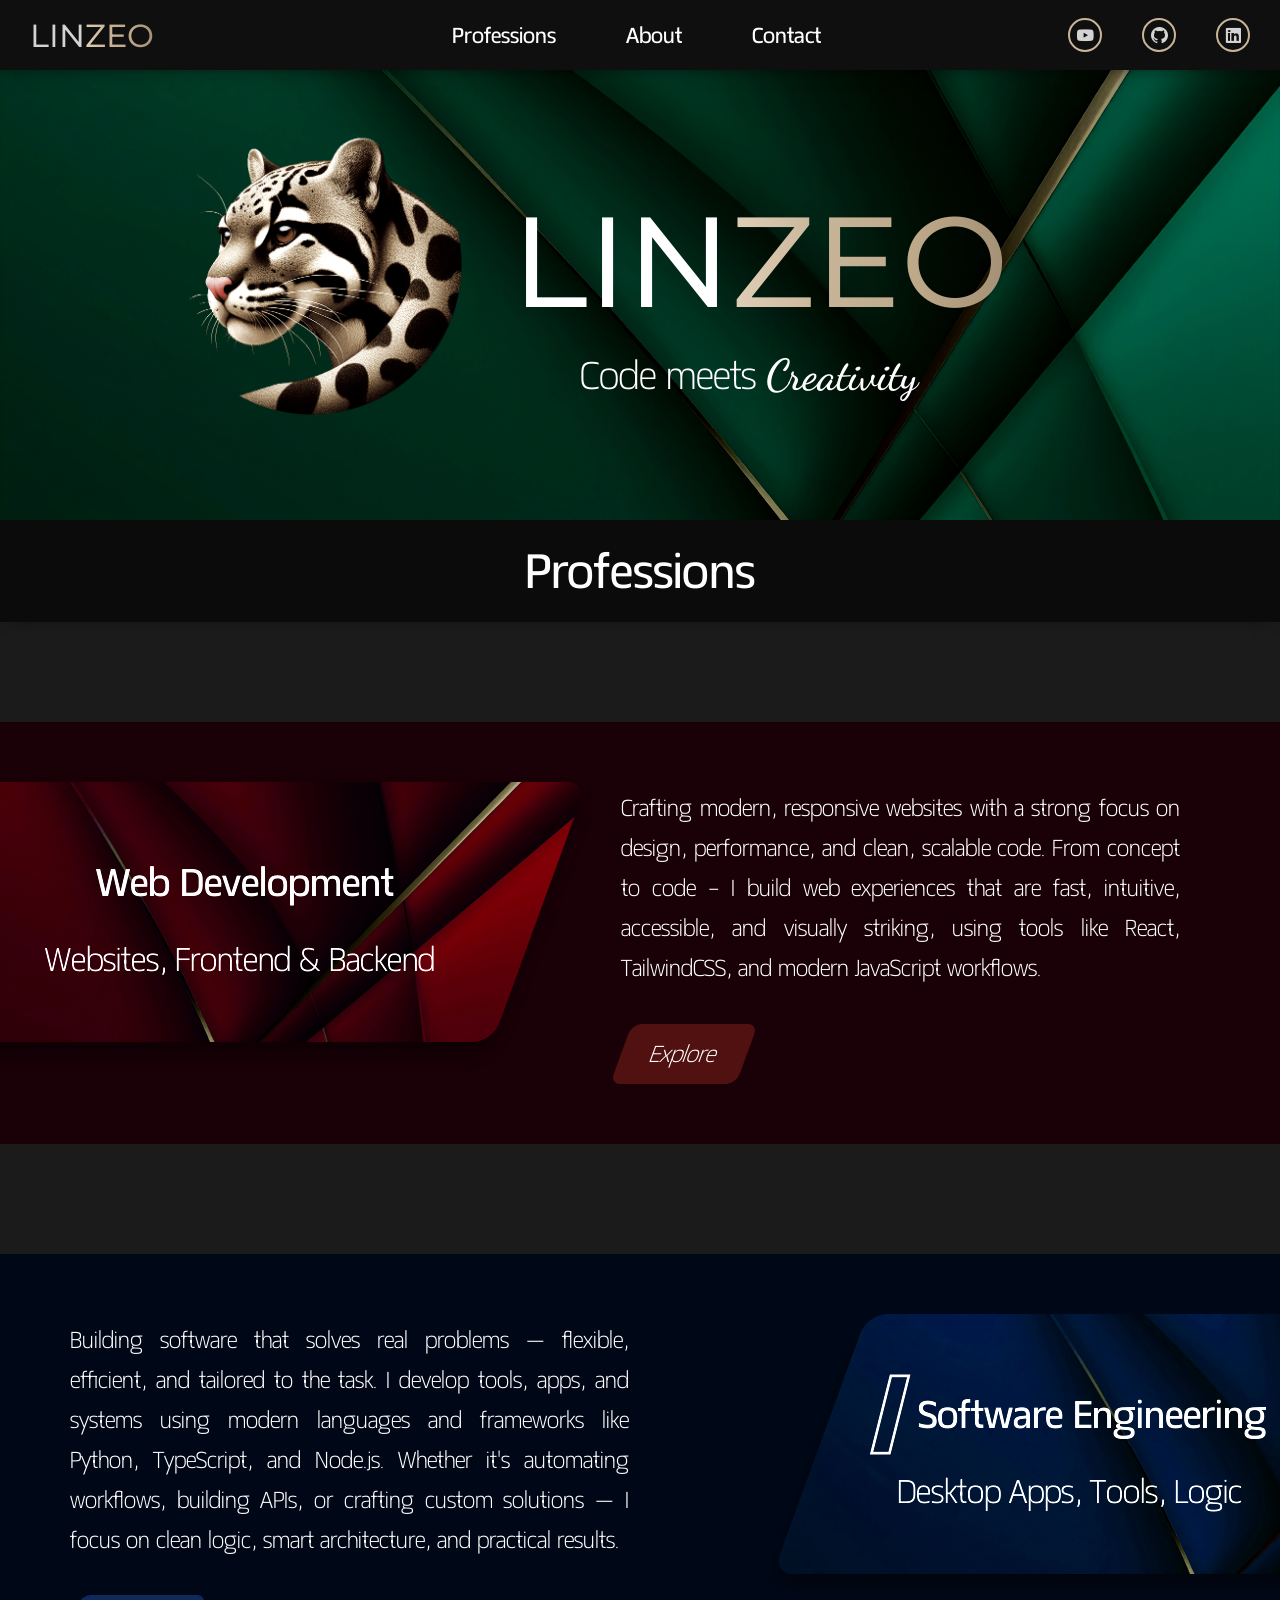
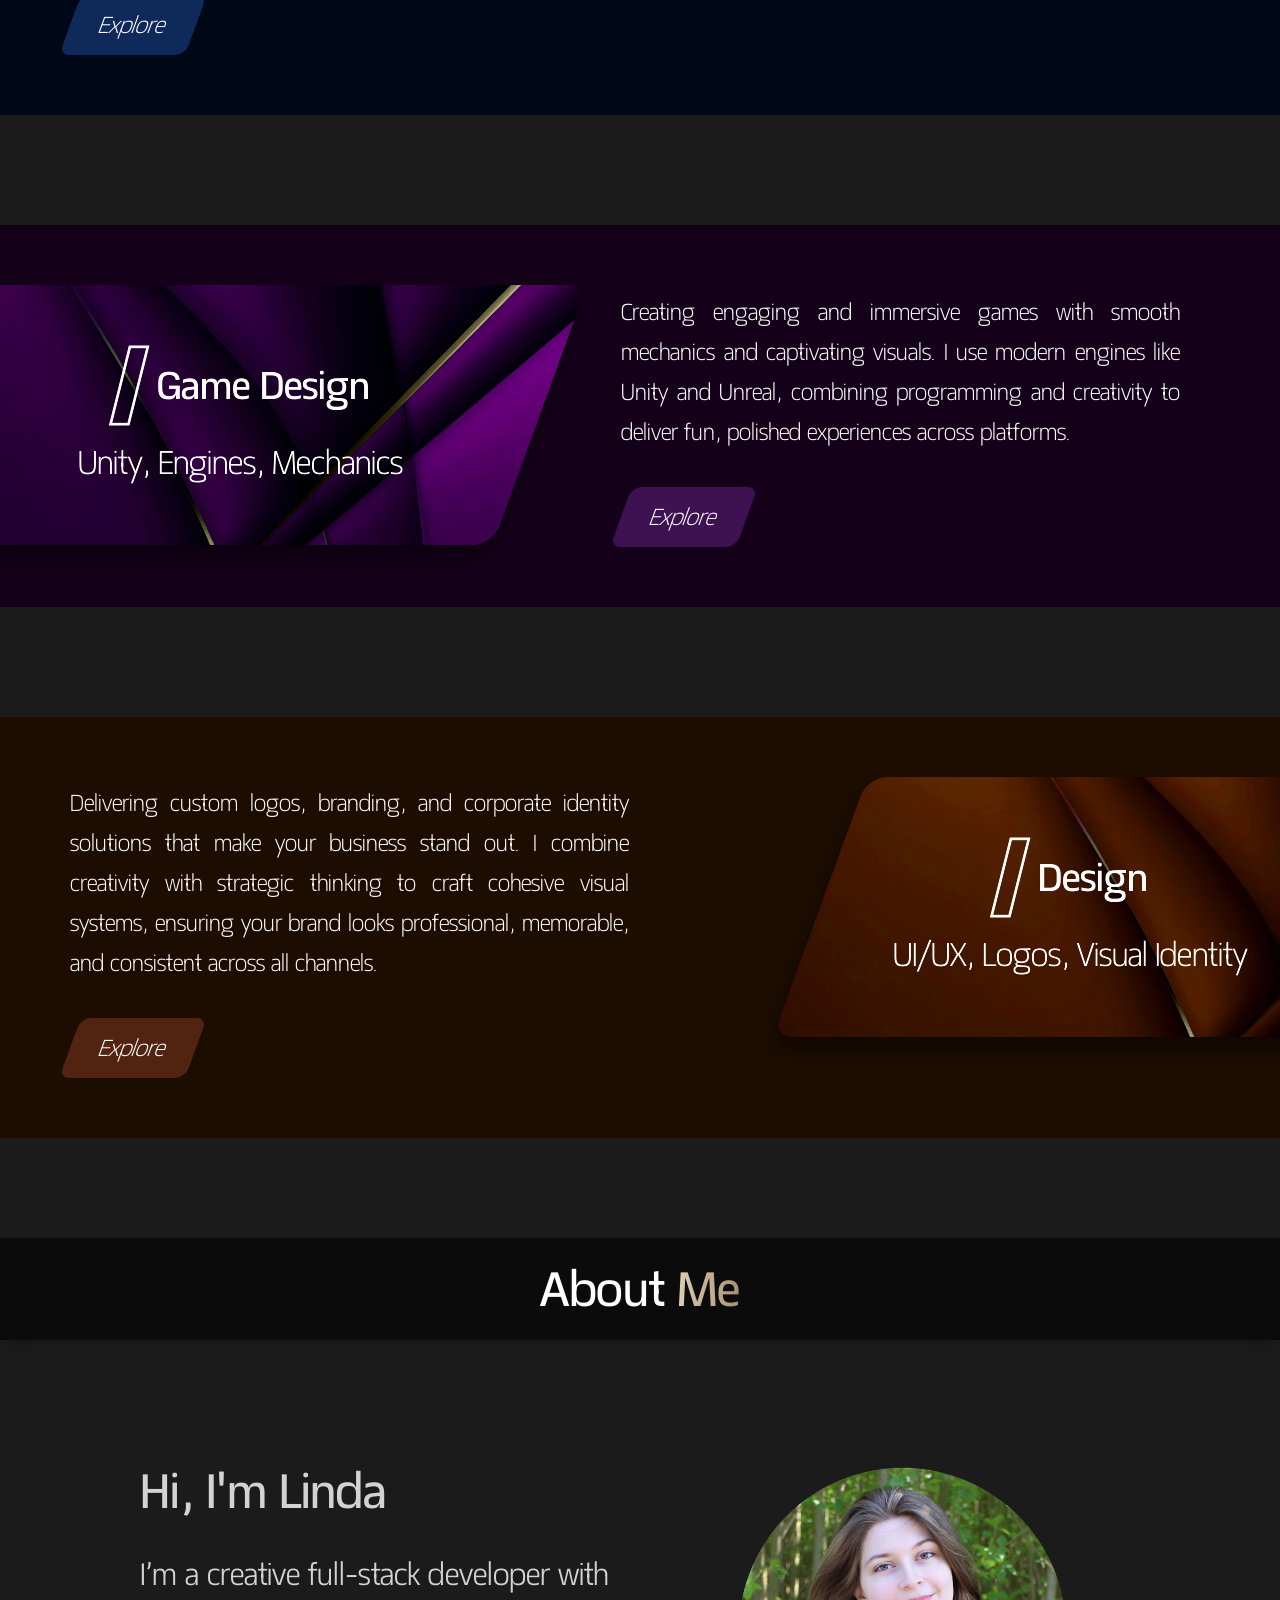
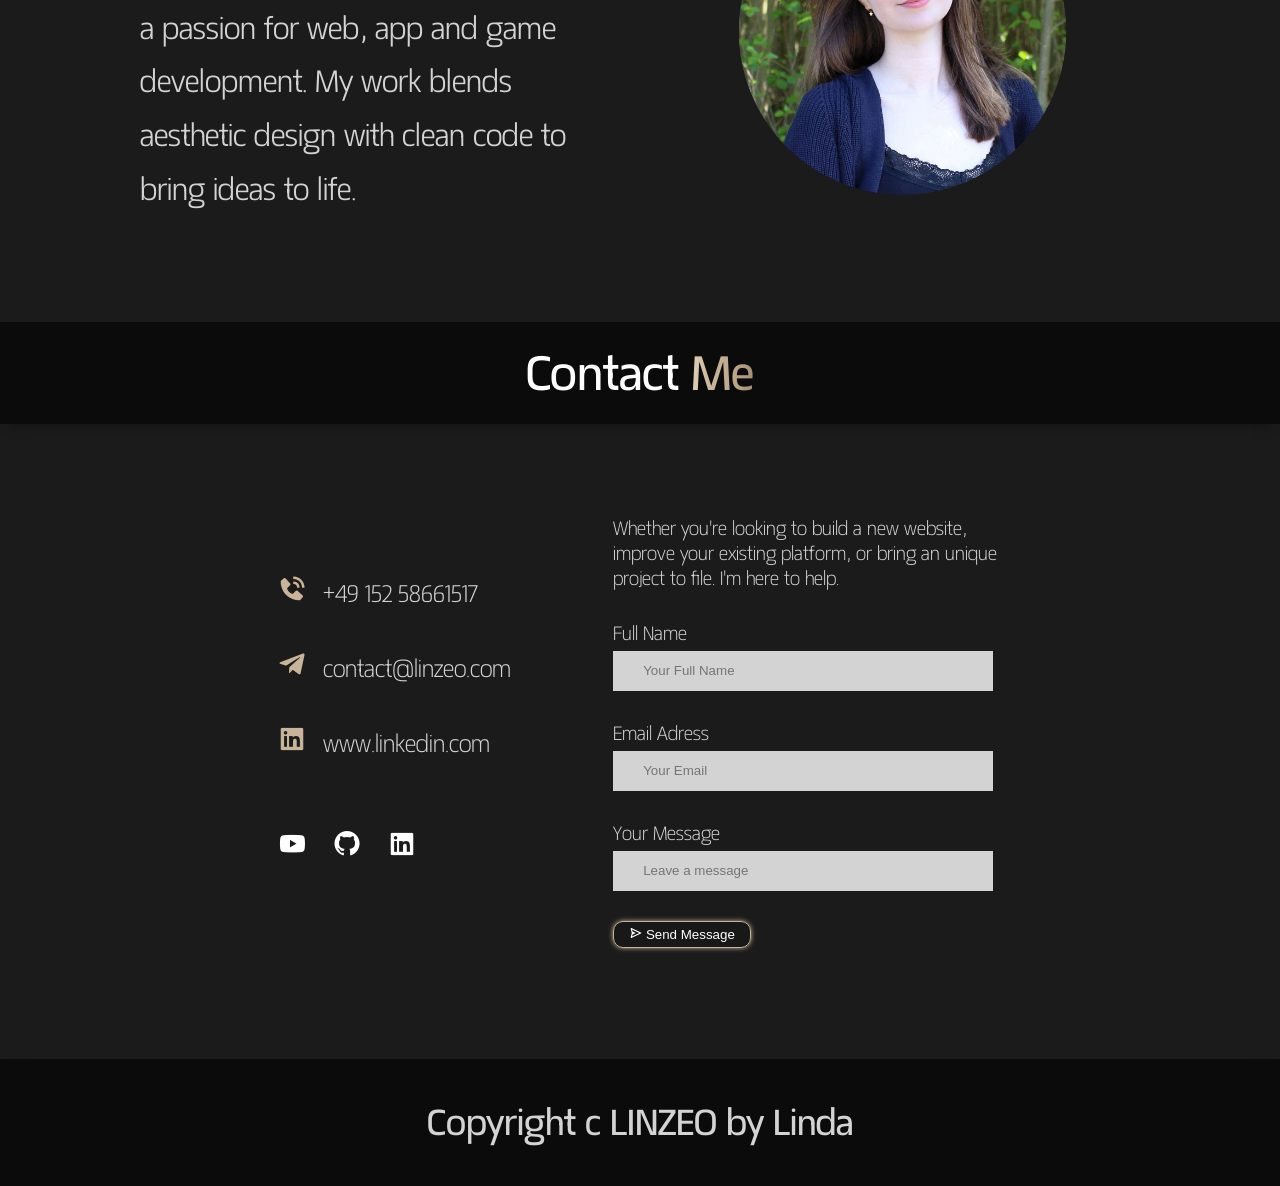
==== commit 5234ed3f: "Add files via upload" ====
--- a/index.html
+++ b/index.html
@@ -22,10 +22,10 @@
                <li class="dropdown">
                     <a href="#">Professions</a>
                      <ul class="dropdown-menu">
-                        <li><a href="webdev.html">Web Dev</a></li>
-                        <li><a href="softwaredev.html">Software Dev</a></li>
-                        <li><a href="gamedev.html">Game Dev</a></li>
-                        <li><a href="design.html">Design</a></li>
+                        <li><a href="#web">Web Dev</a></li>
+                        <li><a href="#software">Software Dev</a></li>
+                        <li><a href="#game">Game Dev</a></li>
+                        <li><a href="#design">Design</a></li>
                     </ul>
                 </li>
                 <li><a href="#about">About</a></li>
@@ -73,7 +73,7 @@
             <div class="professions-grid">
 
                 <!-- ROW 1 -->
-                <div class="profession-row row-web">
+                <div id="web" class="profession-row row-web">
                     <div class="profession-card card-web">
                         <div class="card-content">
                             <h3><i class='bxr bx-card-view'></i> Web Development</h3>
@@ -81,15 +81,30 @@
                         </div>
                     </div>
                     <div class="profession-description">
-                        <p>I create modern, responsive websites with cleanly separated frontend and backend architectures.
-                            My solutions are built using HTML, CSS, JavaScript, and modern frameworks to ensure performance and scalability.
+                        <p>Crafting modern, responsive websites with a strong focus on design, performance, and clean, scalable code.
+                            From concept to code – I build web experiences that are fast, intuitive, accessible, and visually striking, 
+                            using tools like React, TailwindCSS, and modern JavaScript workflows.
                         </p>
-                        <a href="web.html" class="profession-button">See Web</a>
+                        <a class="profession-button toggle-button">Explore</a>
+
+                            <!-- Erweiterter Bereich -->
+                        <div class="extra-content hidden">
+                            <p>Ich arbeite mit Frameworks wie React, Vue oder Next.js, schreibe sauberen, wartbaren Code und achte auf Barrierefreiheit sowie Performance-Optimierung. Auch CI/CD und SEO sind Teil meines Workflows.</p>
+                            <p>Optional: REST APIs, Authentifizierung, Datenbanken wie MongoDB & PostgreSQL, und mehr.</p>
+                            <p>Ich arbeite mit Frameworks wie React, Vue oder Next.js, schreibe sauberen, wartbaren Code und achte auf Barrierefreiheit sowie Performance-Optimierung. Auch CI/CD und SEO sind Teil meines Workflows.</p>
+                            <p>Optional: REST APIs, Authentifizierung, Datenbanken wie MongoDB & PostgreSQL, und mehr.</p>
+                            
+                            <p>Ich arbeite mit Frameworks wie React, Vue oder Next.js, schreibe sauberen, wartbaren Code und achte auf Barrierefreiheit sowie Performance-Optimierung. Auch CI/CD und SEO sind Teil meines Workflows.</p>
+                            <p>Optional: REST APIs, Authentifizierung, Datenbanken wie MongoDB & PostgreSQL, und mehr.</p>
+                            <!-- Collapse Button -->
+                            <a class="profession-button collapse-button">Close</a>
+                            
+                        </div>
                     </div>
                 </div>
 
                 <!-- ROW 2 -->
-                <div class="profession-row reverse row-software">
+                <div id="software" class="profession-row reverse row-software">
                     <div class="profession-card card-software">
                         <div class="card-content">
                             <h3><i class='bxr bx-code-alt'></i> Software Engineering</h3>
@@ -97,15 +112,30 @@
                         </div>
                     </div>
                     <div class="profession-description">
-                        <p>Von kleinen CLI-Tools bis zu umfangreichen GUIs – ich entwickle effiziente Anwendungen für verschiedene Plattformen.
-                            Ich entwickle moderne Webseiten mit HTML, CSS, JS & modernen Frameworks. Frontend & Backend sind sauber getrennt.
+                        <p>Building software that solves real problems — flexible, efficient, and tailored to the task.
+                            I develop tools, apps, and systems using modern languages and frameworks like Python, TypeScript, and Node.js.
+                             Whether it's automating workflows, building APIs, or crafting custom solutions — 
+                             I focus on clean logic, smart architecture, and practical results.
                         </p>
-                        <a href="software.html" class="profession-button">See More</a>
-                    </div>
-                </div>
-
+                        <a class="profession-button1 toggle-button">Explore</a>
+
+                            <!-- Erweiterter Bereich -->
+                        <div class="extra-content hidden">
+                            <p>Ich arbeite mit Frameworks wie React, Vue oder Next.js, schreibe sauberen, wartbaren Code und achte auf Barrierefreiheit sowie Performance-Optimierung. Auch CI/CD und SEO sind Teil meines Workflows.</p>
+                            <p>Optional: REST APIs, Authentifizierung, Datenbanken wie MongoDB & PostgreSQL, und mehr.</p>
+                            <p>Ich arbeite mit Frameworks wie React, Vue oder Next.js, schreibe sauberen, wartbaren Code und achte auf Barrierefreiheit sowie Performance-Optimierung. Auch CI/CD und SEO sind Teil meines Workflows.</p>
+                            <p>Optional: REST APIs, Authentifizierung, Datenbanken wie MongoDB & PostgreSQL, und mehr.</p>
+                            
+                            <p>Ich arbeite mit Frameworks wie React, Vue oder Next.js, schreibe sauberen, wartbaren Code und achte auf Barrierefreiheit sowie Performance-Optimierung. Auch CI/CD und SEO sind Teil meines Workflows.</p>
+                            <p>Optional: REST APIs, Authentifizierung, Datenbanken wie MongoDB & PostgreSQL, und mehr.</p>
+                            <!-- Collapse Button -->
+                            <a class="profession-button1 collapse-button">Close</a>
+                            
+                        </div>
+                    </div>
+                </div>
                 <!-- ROW 3 -->
-                <div class="profession-row row-game">
+                <div id="game" class="profession-row row-game">
                     <div class="profession-card card-game">
                         <div class="card-content">
                             <h3><i class='bxr bx-joystick'></i> Game Design</h3>
@@ -113,15 +143,29 @@
                         </div>
                     </div>
                     <div class="profession-description">
-                        <p>Ich entwickle Game-Prototypen, Logik-Systeme und Gameplay-Mechaniken in Engines wie Unity und Godot. 
-                            Ich entwickle moderne Webseiten mit HTML, CSS, JS & modernen Frameworks. Frontend & Backend sind sauber getrennt.
+                        <p>Creating engaging and immersive games with smooth mechanics and captivating visuals. 
+                            I use modern engines like Unity and Unreal, combining programming and creativity to deliver fun, 
+                            polished experiences across platforms.
                         </p>
-                        <a href="games.html" class="profession-button">See More</a>
-                    </div>
-                </div>
-
+                        <a class="profession-button2 toggle-button">Explore</a>
+
+                            <!-- Erweiterter Bereich -->
+                        <div class="extra-content hidden">
+                            <p>Ich arbeite mit Frameworks wie React, Vue oder Next.js, schreibe sauberen, wartbaren Code und achte auf Barrierefreiheit sowie Performance-Optimierung. Auch CI/CD und SEO sind Teil meines Workflows.</p>
+                            <p>Optional: REST APIs, Authentifizierung, Datenbanken wie MongoDB & PostgreSQL, und mehr.</p>
+                            <p>Ich arbeite mit Frameworks wie React, Vue oder Next.js, schreibe sauberen, wartbaren Code und achte auf Barrierefreiheit sowie Performance-Optimierung. Auch CI/CD und SEO sind Teil meines Workflows.</p>
+                            <p>Optional: REST APIs, Authentifizierung, Datenbanken wie MongoDB & PostgreSQL, und mehr.</p>
+                            
+                            <p>Ich arbeite mit Frameworks wie React, Vue oder Next.js, schreibe sauberen, wartbaren Code und achte auf Barrierefreiheit sowie Performance-Optimierung. Auch CI/CD und SEO sind Teil meines Workflows.</p>
+                            <p>Optional: REST APIs, Authentifizierung, Datenbanken wie MongoDB & PostgreSQL, und mehr.</p>
+                            <!-- Collapse Button -->
+                            <a class="profession-button2 collapse-button">Close</a>
+                            
+                        </div>
+                    </div>
+                </div>
                 <!-- ROW 4 -->
-                <div class="profession-row reverse row-design">
+                <div id="design" class="profession-row reverse row-design">
                     <div class="profession-card card-design">
                         <div class="card-content">
                             <h3><i class='bxr bx-palette'></i> Design</h3>
@@ -129,10 +173,25 @@
                         </div>
                     </div>
                     <div class="profession-description">
-                        <p>Ich gestalte intuitive Interfaces, starke Markenidentitäten und stilvolle visuelle Designs für Web & App.
-                            Ich entwickle moderne Webseiten mit HTML, CSS, JS & modernen Frameworks. Frontend & Backend sind sauber getrennt.
+                        <p>Delivering custom logos, branding, and corporate identity solutions that make your business stand out. 
+                            I combine creativity with strategic thinking to craft cohesive visual systems, ensuring your brand looks professional, 
+                            memorable, and consistent across all channels.
                         </p>
-                        <a href="design.html" class="profession-button">See More</a>
+                        <a class="profession-button3 toggle-button">Explore</a>
+
+                            <!-- Erweiterter Bereich -->
+                        <div class="extra-content hidden">
+                            <p>Ich arbeite mit Frameworks wie React, Vue oder Next.js, schreibe sauberen, wartbaren Code und achte auf Barrierefreiheit sowie Performance-Optimierung. Auch CI/CD und SEO sind Teil meines Workflows.</p>
+                            <p>Optional: REST APIs, Authentifizierung, Datenbanken wie MongoDB & PostgreSQL, und mehr.</p>
+                            <p>Ich arbeite mit Frameworks wie React, Vue oder Next.js, schreibe sauberen, wartbaren Code und achte auf Barrierefreiheit sowie Performance-Optimierung. Auch CI/CD und SEO sind Teil meines Workflows.</p>
+                            <p>Optional: REST APIs, Authentifizierung, Datenbanken wie MongoDB & PostgreSQL, und mehr.</p>
+                            
+                            <p>Ich arbeite mit Frameworks wie React, Vue oder Next.js, schreibe sauberen, wartbaren Code und achte auf Barrierefreiheit sowie Performance-Optimierung. Auch CI/CD und SEO sind Teil meines Workflows.</p>
+                            <p>Optional: REST APIs, Authentifizierung, Datenbanken wie MongoDB & PostgreSQL, und mehr.</p>
+                            <!-- Collapse Button -->
+                            <a class="profession-button3 collapse-button">Close</a>
+                            
+                        </div>
                     </div>
                 </div>
 
@@ -207,5 +266,40 @@
         </footer>
 
     </div>
+
+<script>
+document.addEventListener('DOMContentLoaded', function () {
+    const expandButtons = document.querySelectorAll('.toggle-button');
+    expandButtons.forEach(button => {
+        button.addEventListener('click', function () {
+            const description = this.closest('.profession-description');
+            const extra = this.nextElementSibling;
+
+            // Verstecke Button und Text
+            this.classList.add('hide-elements');
+            description.querySelector('p').classList.add('hide-elements');
+
+            // Zeige Extra-Content
+            extra.classList.add('expanded');
+        });
+    });
+
+    const collapseButtons = document.querySelectorAll('.collapse-button');
+    collapseButtons.forEach(button => {
+        button.addEventListener('click', function () {
+            const extra = this.closest('.extra-content');
+            const description = extra.closest('.profession-description');
+
+            // Zeige Button und Text wieder
+            const expandBtn = extra.previousElementSibling;
+            expandBtn.classList.remove('hide-elements');
+            description.querySelector('p').classList.remove('hide-elements');
+
+            // Verstecke Extra-Content
+            extra.classList.remove('expanded');
+        });
+    });
+});
+</script>
 </body>
 </html>
--- a/style.css
+++ b/style.css
@@ -329,7 +329,7 @@
 .profession-row {
     display: flex;
     justify-content: space-between;
-    align-items: center;
+    align-items: flex-start;
     gap: 4vw;
     width: 100%;
 }
@@ -347,17 +347,26 @@
     max-width: 45vw;
     margin-left: 30px;
     margin-right: 140px;
-    margin-top: -60px;
+    margin-top: -1%;
     line-height: 40px;
     text-align: justify;
 }
 
+
 /* Button-Styling */
+/* Close Button Styling */
+.collapse-button {
+    display: inline-block;
+    margin-top: 1rem;
+    margin-left: 10px;
+}
+
+
 .profession-button {
     display: inline-block;
     margin-top: 1rem;
     padding: 10px 30px;
-    background-color: #493b20;
+    background-color: #521111;
     color: white;
     text-decoration: none;
     border-radius: 10px;
@@ -366,8 +375,62 @@
 }
 
 .profession-button:hover {
-    background-color: #947e53;
-}
+    background-color: #b63232;
+}
+
+/* Button-Styling */
+.profession-button1 {
+    display: inline-block;
+    margin-top: 1rem;
+    padding: 10px 30px;
+    background-color: #0e295a;
+    color: white;
+    text-decoration: none;
+    border-radius: 10px;
+    transition: background-color 0.2s ease;
+    transform: skew(-20deg);
+}
+
+.profession-button1:hover {
+    background-color: #245cd3;
+}
+
+
+/* Button-Styling */
+.profession-button2 {
+    display: inline-block;
+    margin-top: 1rem;
+    padding: 10px 30px;
+    background-color: #3d1152;
+    color: white;
+    text-decoration: none;
+    border-radius: 10px;
+    transition: background-color 0.2s ease;
+    transform: skew(-20deg);
+}
+
+.profession-button2:hover {
+    background-color: #8c32b6;
+}
+
+
+/* Button-Styling */
+.profession-button3 {
+    display: inline-block;
+    margin-top: 1rem;
+    padding: 10px 30px;
+    background-color: #522311;
+    color: white;
+    text-decoration: none;
+    border-radius: 10px;
+    transition: background-color 0.2s ease;
+    transform: skew(-20deg);
+}
+
+.profession-button3:hover {
+    background-color: #b14423;
+}
+
 
 .professions-section {
     padding: 100px;
@@ -404,6 +467,26 @@
 
 
 /* Card Colors */
+
+/* Anfangszustand: versteckt */
+
+/* Elemente ausblenden */
+.hide-elements {
+    display: none;
+}
+
+.extra-content {
+    max-height: 0;
+    opacity: 0;
+    overflow: hidden;
+    transition: max-height 0.5s ease-in-out, opacity 0.5s ease-in-out;
+}
+
+.extra-content.expanded {
+    margin-top: 0%;
+    max-height: 1000px; /* größer als dein Inhalt */
+    opacity: 1;
+}
 
 .card-content h3 {
     margin: 0;
@@ -465,7 +548,7 @@
     background-size: cover;
     background-position: center;
     color: #fff;
-    align-self: flex-end;
+    align-self: flex-start;
     margin-right: -200px;
     filter: brightness(1.2);
 }
@@ -493,7 +576,7 @@
     background-size: cover;
     background-position: center;
     color: #fff;
-    align-self: flex-end;
+    align-self: flex-start;
     margin-right: -200px;
     filter: brightness(1.2);
     
